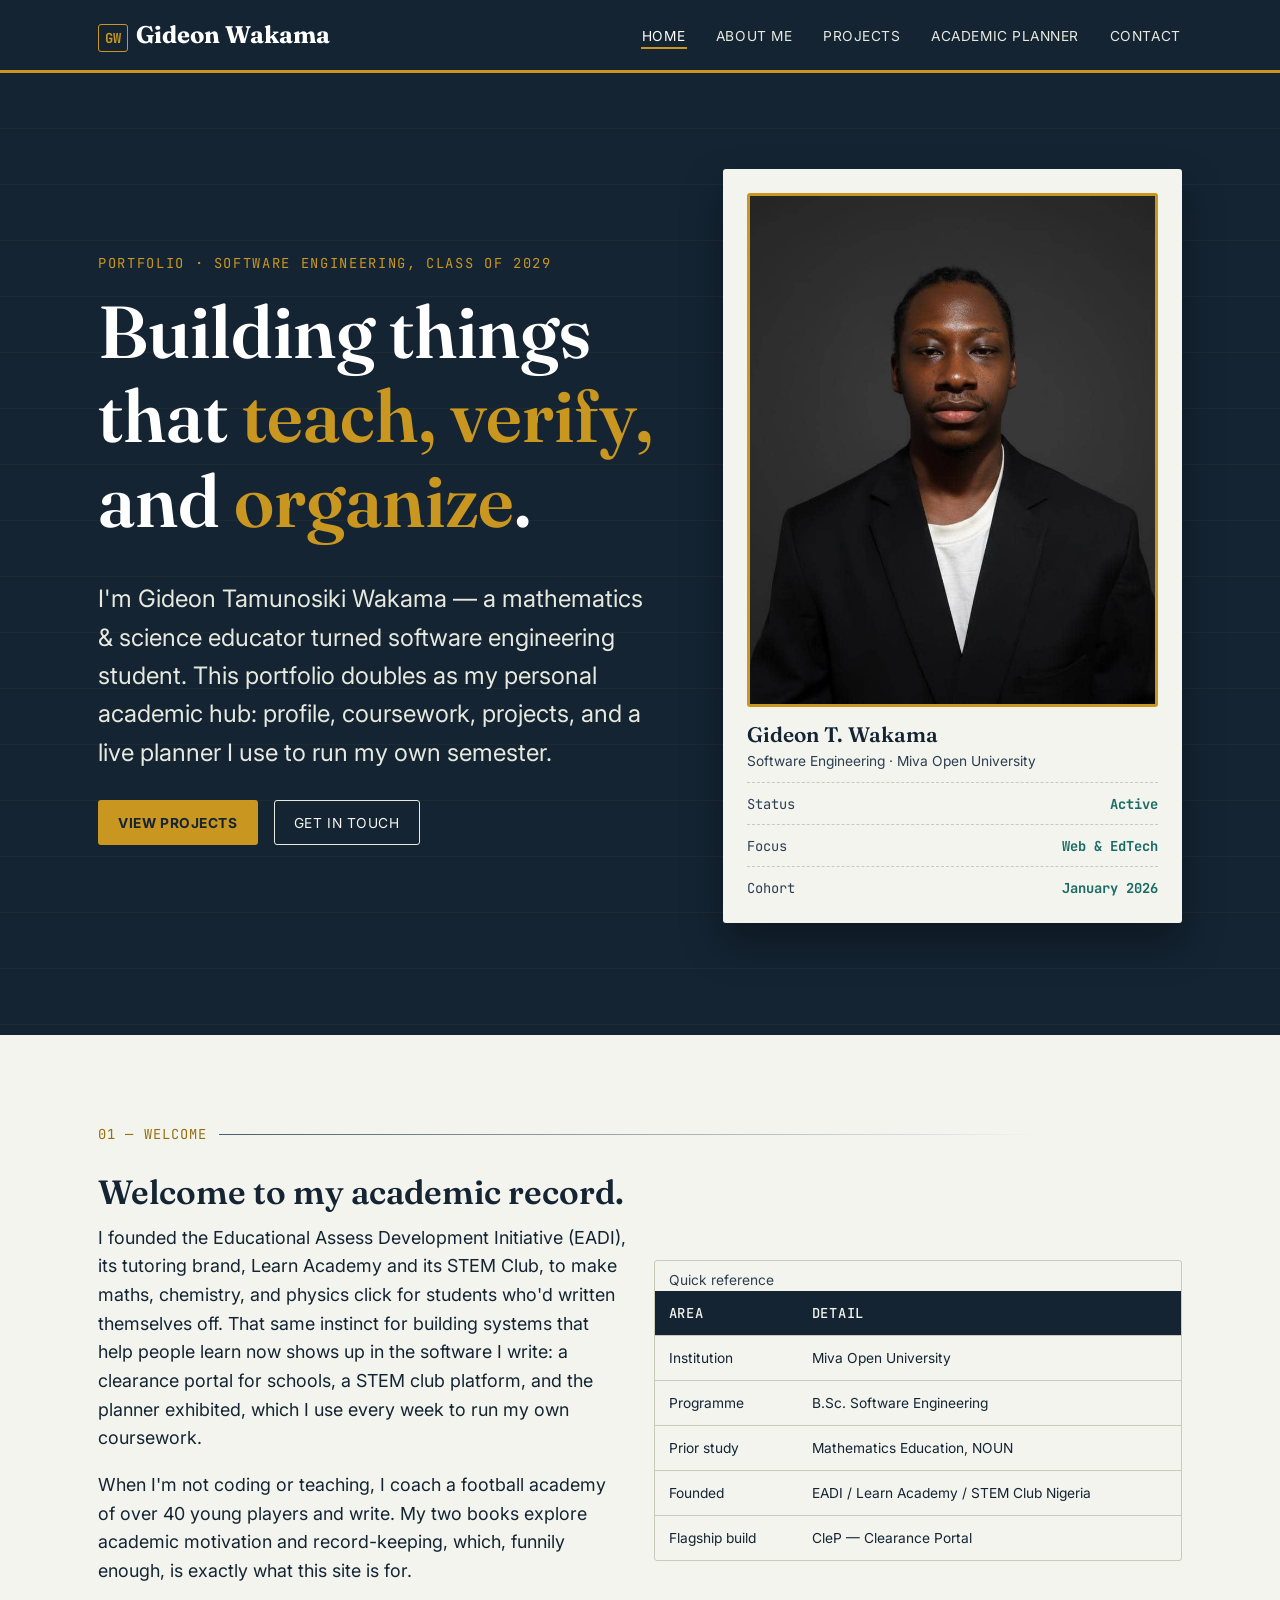
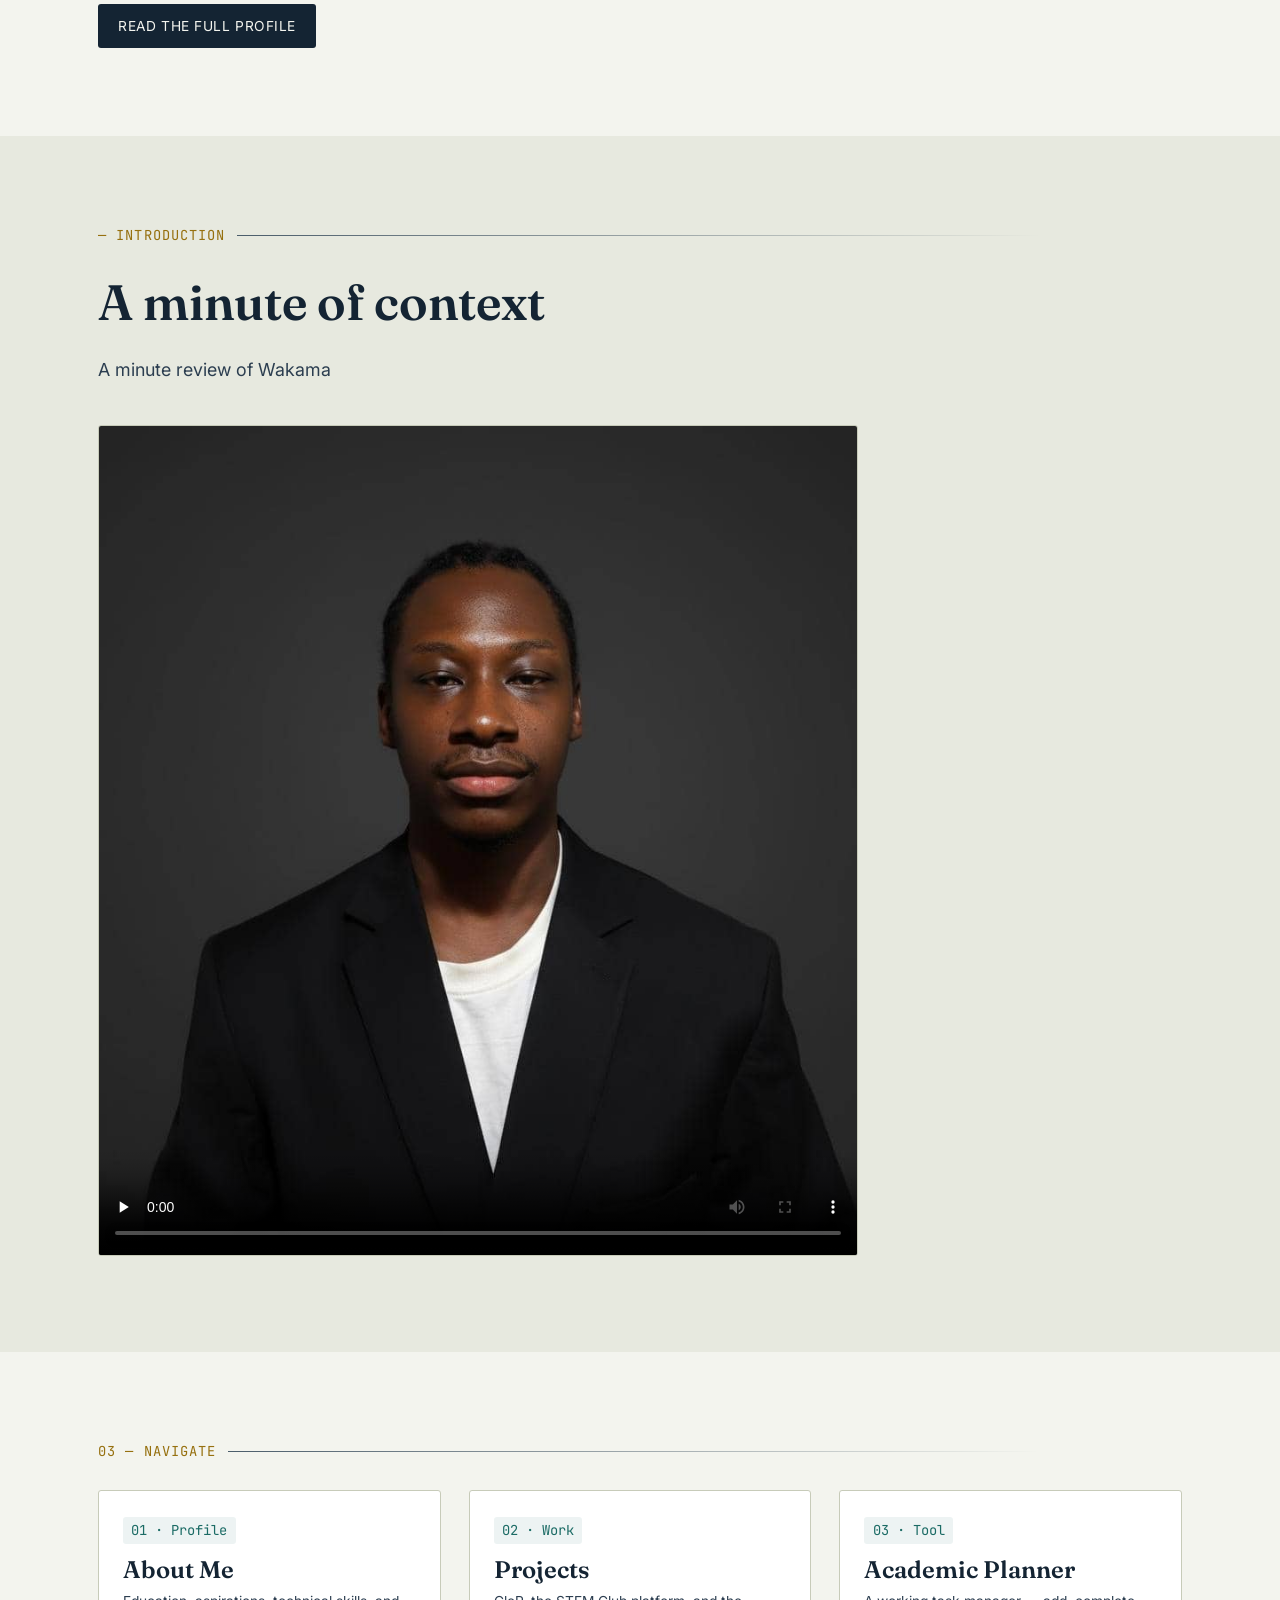
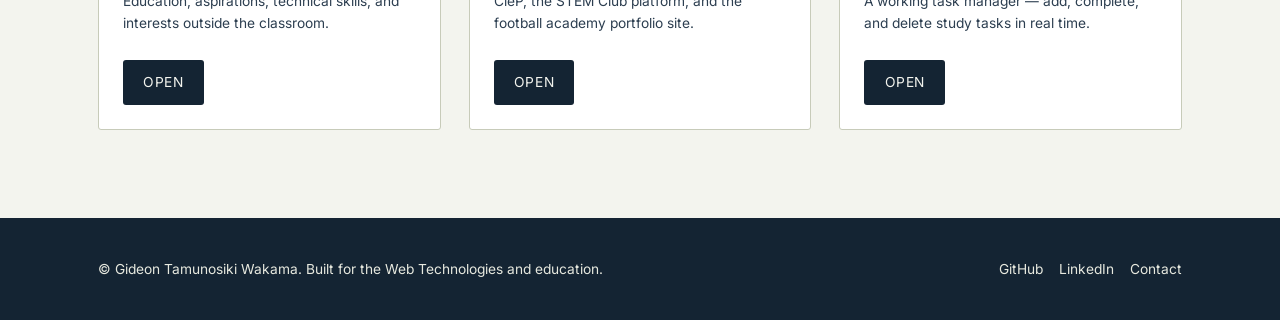
==== index.html @ c3e34c77 "Fix HTML encoding issues in index.html" ====
<!DOCTYPE html>
<html lang="en">
<head>
<meta charset="UTF-8">
<meta name="viewport" content="width=device-width, initial-scale=1.0">
<title>Gideon Wakama — Academic Portfolio</title>
<meta name="description" content="Personal academic portfolio and student management platform for Gideon Wakama, Software Engineering student.">
<link rel="preconnect" href="https://fonts.googleapis.com">
<link href="https://fonts.googleapis.com/css2?family=Fraunces:wght@400;600;700&family=Inter:wght@400;500;600;700&family=JetBrains+Mono:wght@400;500&display=swap" rel="stylesheet">
<link rel="stylesheet" href="style.css">
</head>
<body>

<header class="site-header">
  <nav class="nav container" aria-label="Primary">
    <a href="index.html" class="brand"><span class="brand-mark">GW</span> Gideon Wakama</a>
    <button class="nav-toggle" id="navToggle" aria-expanded="false" aria-controls="navMenu" aria-label="Toggle navigation menu">
      <span></span>
    </button>
    <ul class="nav-menu" id="navMenu">
      <li><a href="index.html" aria-current="page">Home</a></li>
      <li><a href="about.html">About Me</a></li>
      <li><a href="project.html">Projects</a></li>
      <li><a href="planner.html">Academic Planner</a></li>
      <li><a href="contact.html">Contact</a></li>
    </ul>
  </nav>
</header>

<main id="main">

  <!-- HERO -->
  <section class="hero">
    <div class="container hero-grid">
      <div>
        <span class="eyebrow">Portfolio · Software Engineering, Class of 2029</span>
        <h1>Building things that <em>teach, verify,</em> and <em>organize</em>.</h1>
        <p class="lede">I'm Gideon Tamunosiki Wakama — a mathematics &amp; science educator turned software
          engineering student. This portfolio doubles as my personal academic hub: profile, coursework,
          projects, and a live planner I use to run my own semester.</p>
        <div class="cta-row">
          <a href="project.html" class="btn btn-primary">View Projects</a>
          <a href="contact.html" class="btn btn-ghost">Get in Touch</a>
        </div>
      </div>

      <div class="id-card">
        <div class="portrait">
          <!-- Replace src with a real photograph, e.g. assets/profile.jpg -->
          <img src="3964.jpg" alt="Portrait of Gideon Wakama">
        </div>
        <h3 style="margin:0 0 0.2rem;">Gideon T. Wakama</h3>
        <p class="small" style="margin:0;">Software Engineering · Miva Open University</p>
        <div class="stat-row"><span>Status</span><span>Active</span></div>
        <div class="stat-row"><span>Focus</span><span>Web &amp; EdTech</span></div>
        <div class="stat-row"><span>Cohort</span><span>January 2026</span></div>
      </div>
    </div>
  </section>

  <!-- WELCOME / BIO -->
  <section class="section">
    <div class="container">
      <div class="ledger-rule"><span class="code"> 01 — WELCOME</span><span class="rule"></span></div>
      <div class="grid grid-2" style="align-items:center;">
        <div>
          <h2 style="font-size:var(--step-2); margin-bottom:0.75rem;">Welcome to my academic record.</h2>
          <p>I founded the Educational Assess Development Initiative (EADI), its tutoring brand,
            Learn Academy and its STEM Club, to make maths, chemistry, and physics click for students who'd 		    written
            themselves off. That same instinct for building systems that help people learn now shows
            up in the software I write: a clearance portal for schools, a STEM club platform, and the
            planner exhibited, which I use every week to run my own coursework.</p>
          <p>When I'm not coding or teaching, I coach a football academy of over 40 young players and
            write. My two books explore academic motivation and record-keeping, which, funnily enough,
            is exactly what this site is for.</p>
          <a href="about.html" class="btn btn-dark">Read the full profile</a>
        </div>
        <div>
          <div class="table-wrap">
            <table>
              <caption class="small" style="text-align:left; padding:0.6em 1em 0;">Quick reference</caption>
              <thead>
                <tr><th>Area</th><th>Detail</th></tr>
              </thead>
              <tbody>
                <tr><td>Institution</td><td>Miva Open University</td></tr>
                <tr><td>Programme</td><td>B.Sc. Software Engineering</td></tr>
                <tr><td>Prior study</td><td>Mathematics Education, NOUN</td></tr>
                <tr><td>Founded</td><td>EADI / Learn Academy / STEM Club Nigeria</td></tr>
                <tr><td>Flagship build</td><td>CleP — Clearance Portal</td></tr>
              </tbody>
            </table>
          </div>
        </div>
      </div>
    </div>
  </section>

  <!-- INTRO VIDEO / MULTIMEDIA -->
  <section class="section section-alt">
    <div class="container">
      <div class="ledger-rule"><span class="code"> — INTRODUCTION</span><span class="rule"></span></div>
      <div class="section-header">
        <h2>A minute of context</h2>
        <p>A minute review of Wakama</p>
      </div>
      <video controls preload="none" poster="3964.jpg" style="width:100%; max-width:760px; border-radius:var(--radius); border:1px solid var(--line);"
    source src="Gideon demo.mp4" type="video/mp4">
        Your browser does not support embedded video. <a href="Gideon demo.mp4">Download the clip</a> instead.
      </video>
    </div>
  </section>

  <!-- QUICK LINKS -->
  <section class="section">
    <div class="container">
      <div class="ledger-rule"><span class="code">03 — NAVIGATE</span><span class="rule"></span></div>
      <div class="grid grid-3">
        <div class="card">
          <span class="tag">01 · Profile</span>
          <h3>About Me</h3>
          <p class="small">Education, aspirations, technical skills, and interests outside the classroom.</p>
          <a href="about.html" class="btn btn-dark" style="margin-top:0.75rem;">Open</a>
        </div>
        <div class="card">
          <span class="tag">02 · Work</span>
          <h3>Projects</h3>
          <p class="small">CleP, the STEM Club platform, and the football academy portfolio site.</p>
          <a href="projects.html" class="btn btn-dark" style="margin-top:0.75rem;">Open</a>
        </div>
        <div class="card">
          <span class="tag">03 · Tool</span>
          <h3>Academic Planner</h3>
          <p class="small">A working task manager — add, complete, and delete study tasks in real time.</p>
          <a href="planner.html" class="btn btn-dark" style="margin-top:0.75rem;">Open</a>
        </div>
      </div>
    </div>
  </section>

</main>

<footer class="site-footer">
  <div class="container footer-inner">
    <p style="margin:0;">© <span id="year"></span> Gideon Tamunosiki Wakama. Built for the Web Technologies and education.</p>
    <div class="social-row">
      <a href="https://github.com/" target="_blank" rel="noopener">GitHub</a>
      <a href="https://linkedin.com/in/gideon-wakama-8a5682131" target="_blank" rel="noopener">LinkedIn</a>
      <a href="contact.html">Contact</a>
    </div>
  </div>
</footer>

<script src="home.js"></script>
</body>
</html>
---- style.css ----
/* ============================================================
   ACADEMIC PORTFOLIO — STYLESHEET
   Design language: "The Ledger" — inspired by transcripts,
   course codes and grade sheets, rebuilt for the web.
   ============================================================ */

:root {
  /* Color */
  --ink:        #142433;   /* primary dark - navy ink */
  --ink-soft:   #2C3E50;
  --paper:      #F3F4EE;   /* cool paper, not warm cream */
  --paper-dim:  #E7E9DF;
  --gold:       #C9971F;   /* honor-roll gold */
  --gold-dark:  #96700F;
  --teal:       #1B6B65;   /* secondary academic teal */
  --line:       #C7CBB9;
  --line-dark:  #4B5D6B;
  --danger:     #A6402C;
  --success:    #2C7A52;
  --white:      #FFFFFF;

  /* Type */
  --font-display: 'Fraunces', Georgia, 'Times New Roman', serif;
  --font-body:    'Inter', -apple-system, BlinkMacSystemFont, 'Segoe UI', sans-serif;
  --font-mono:    'JetBrains Mono', 'Courier New', monospace;

  /* Scale */
  --step--1: clamp(0.8rem, 0.78rem + 0.1vw, 0.875rem);
  --step-0:  clamp(1rem, 0.96rem + 0.2vw, 1.125rem);
  --step-1:  clamp(1.25rem, 1.15rem + 0.5vw, 1.5rem);
  --step-2:  clamp(1.6rem, 1.4rem + 1vw, 2.1rem);
  --step-3:  clamp(2.1rem, 1.7rem + 1.8vw, 3.1rem);
  --step-4:  clamp(2.8rem, 2.1rem + 3.2vw, 4.6rem);

  /* Layout */
  --maxw: 1180px;
  --radius: 3px;
  --gutter: clamp(1.25rem, 4vw, 3rem);
}

/* ---------- Reset ---------- */
*, *::before, *::after { box-sizing: border-box; }
html { scroll-behavior: smooth; }
body {
  margin: 0;
  background: var(--paper);
  color: var(--ink);
  font-family: var(--font-body);
  font-size: var(--step-0);
  line-height: 1.6;
  -webkit-font-smoothing: antialiased;
}
img { max-width: 100%; display: block; }
a { color: inherit; text-decoration: none; }
ul { margin: 0; padding: 0; list-style: none; }
h1, h2, h3, h4 { font-family: var(--font-display); font-weight: 600; line-height: 1.15; margin: 0 0 0.5em; }
p { margin: 0 0 1em; }
button, input, textarea { font-family: inherit; font-size: inherit; }

@media (prefers-reduced-motion: reduce) {
  *, *::before, *::after { animation-duration: 0.01ms !important; transition-duration: 0.01ms !important; scroll-behavior: auto !important; }
}

:focus-visible {
  outline: 2px solid var(--gold);
  outline-offset: 3px;
}

.container {
  max-width: var(--maxw);
  margin-inline: auto;
  padding-inline: var(--gutter);
}

/* ---------- Ledger rule — signature device ---------- */
/* A thin double rule used to mark section starts, like the ruled
   line under a transcript header. */
.ledger-rule {
  display: flex;
  align-items: center;
  gap: 0.75rem;
  margin: 0 0 1.75rem;
}
.ledger-rule .code {
  font-family: var(--font-mono);
  font-size: var(--step--1);
  letter-spacing: 0.08em;
  color: var(--gold-dark);
  white-space: nowrap;
}
.ledger-rule .rule {
  flex: 1;
  height: 1px;
  background: linear-gradient(to right, var(--line-dark), transparent 85%);
}

/* ---------- Header / Nav ---------- */
.site-header {
  position: sticky;
  top: 0;
  z-index: 50;
  background: var(--ink);
  color: var(--paper);
  border-bottom: 3px solid var(--gold);
}
.nav {
  display: flex;
  align-items: center;
  justify-content: space-between;
  padding-block: 1rem;
}
.brand {
  display: flex;
  align-items: baseline;
  gap: 0.5rem;
  font-family: var(--font-display);
  font-size: var(--step-1);
  font-weight: 700;
  color: var(--white);
}
.brand .brand-mark {
  font-family: var(--font-mono);
  font-size: var(--step--1);
  color: var(--gold);
  border: 1px solid var(--gold);
  padding: 0.15em 0.45em;
  border-radius: var(--radius);
}
.nav-toggle {
  display: none;
  background: none;
  border: 1px solid var(--paper-dim);
  color: var(--paper);
  width: 42px;
  height: 38px;
  border-radius: var(--radius);
  cursor: pointer;
  position: relative;
}
.nav-toggle span, .nav-toggle span::before, .nav-toggle span::after {
  content: '';
  display: block;
  width: 20px;
  height: 2px;
  background: var(--paper);
  position: absolute;
  left: 50%;
  top: 50%;
  transform: translate(-50%, -50%);
  transition: transform 0.25s ease, opacity 0.25s ease;
}
.nav-toggle span::before { transform: translateY(-6px); top: 50%; }
.nav-toggle span::after { transform: translateY(6px); top: 50%; }
.nav-toggle[aria-expanded="true"] span { background: transparent; }
.nav-toggle[aria-expanded="true"] span::before { transform: rotate(45deg); }
.nav-toggle[aria-expanded="true"] span::after { transform: rotate(-45deg); }

.nav-menu {
  display: flex;
  gap: 1.75rem;
  align-items: center;
}
.nav-menu a {
  font-size: var(--step--1);
  letter-spacing: 0.04em;
  text-transform: uppercase;
  color: var(--paper-dim);
  position: relative;
  padding: 0.4em 0.1em;
  transition: color 0.2s ease;
}
.nav-menu a::after {
  content: '';
  position: absolute;
  left: 0; right: 100%;
  bottom: 0;
  height: 2px;
  background: var(--gold);
  transition: right 0.25s ease;
}
.nav-menu a:hover, .nav-menu a:focus-visible, .nav-menu a[aria-current="page"] {
  color: var(--white);
}
.nav-menu a:hover::after, .nav-menu a:focus-visible::after, .nav-menu a[aria-current="page"]::after {
  right: 0;
}

@media (max-width: 780px) {
  .nav-toggle { display: block; }
  .nav-menu {
    position: absolute;
    top: 100%; left: 0; right: 0;
    flex-direction: column;
    align-items: flex-start;
    background: var(--ink);
    padding: 0.5rem var(--gutter) 1.5rem;
    gap: 0.25rem;
    transform-origin: top;
    transform: scaleY(0);
    opacity: 0;
    max-height: 0;
    overflow: hidden;
    transition: transform 0.25s ease, opacity 0.2s ease;
  }
  .nav-menu.open {
    transform: scaleY(1);
    opacity: 1;
    max-height: 400px;
    padding-top: 0.75rem;
  }
  .nav-menu a { width: 100%; padding: 0.6em 0; }
}

/* ---------- Hero ---------- */
.hero {
  background: var(--ink);
  color: var(--paper);
  padding-block: clamp(3rem, 8vw, 6rem) clamp(4rem, 10vw, 7rem);
  position: relative;
  overflow: hidden;
}
.hero::before {
  content: '';
  position: absolute;
  inset: 0;
  background-image: repeating-linear-gradient(to bottom, transparent 0 55px, rgba(201,151,31,0.06) 55px 56px);
  pointer-events: none;
}
.hero-grid {
  display: grid;
  grid-template-columns: 1.1fr 0.9fr;
  gap: clamp(2rem, 5vw, 4rem);
  align-items: center;
  position: relative;
}
@media (max-width: 860px) {
  .hero-grid { grid-template-columns: 1fr; }
}
.eyebrow {
  font-family: var(--font-mono);
  font-size: var(--step--1);
  color: var(--gold);
  letter-spacing: 0.12em;
  text-transform: uppercase;
  margin-bottom: 1rem;
  display: inline-block;
  opacity: 0;
  animation: rise 0.6s ease forwards;
}
.hero h1 {
  font-size: var(--step-4);
  color: var(--white);
  opacity: 0;
  animation: rise 0.7s ease 0.1s forwards;
}
.hero h1 em {
  font-style: normal;
  color: var(--gold);
}
.hero .lede {
  font-size: var(--step-1);
  color: var(--paper-dim);
  max-width: 46ch;
  opacity: 0;
  animation: rise 0.7s ease 0.2s forwards;
}
.hero .cta-row {
  display: flex;
  gap: 1rem;
  flex-wrap: wrap;
  margin-top: 1.75rem;
  opacity: 0;
  animation: rise 0.7s ease 0.3s forwards;
}
@keyframes rise {
  from { opacity: 0; transform: translateY(14px); }
  to   { opacity: 1; transform: translateY(0); }
}

.btn {
  display: inline-flex;
  align-items: center;
  gap: 0.5em;
  padding: 0.75em 1.4em;
  border-radius: var(--radius);
  font-size: var(--step--1);
  letter-spacing: 0.04em;
  text-transform: uppercase;
  border: 1px solid transparent;
  cursor: pointer;
  transition: transform 0.2s ease, background 0.2s ease, color 0.2s ease, border-color 0.2s ease;
}
.btn:hover { transform: translateY(-2px); }
.btn-primary { background: var(--gold); color: var(--ink); font-weight: 700; }
.btn-primary:hover { background: var(--white); }
.btn-ghost { border-color: var(--paper-dim); color: var(--paper); }
.btn-ghost:hover { border-color: var(--gold); color: var(--gold); }
.btn-dark { background: var(--ink); color: var(--paper); }
.btn-dark:hover { background: var(--teal); }
.btn-danger { background: transparent; border-color: var(--danger); color: var(--danger); }
.btn-danger:hover { background: var(--danger); color: var(--white); }

/* ---------- Portrait / transcript card ---------- */
.id-card {
  background: var(--paper);
  color: var(--ink);
  border-radius: var(--radius);
  padding: 1.5rem;
  box-shadow: 0 20px 40px rgba(0,0,0,0.35);
  opacity: 0;
  animation: rise 0.8s ease 0.35s forwards;
}
.id-card .portrait {
  aspect-ratio: 4/5;
  border-radius: var(--radius);
  overflow: hidden;
  border: 3px solid var(--gold);
  margin-bottom: 1rem;
}
.id-card .portrait img { width: 100%; height: 100%; object-fit: cover; }
.id-card .stat-row {
  display: flex;
  justify-content: space-between;
  font-family: var(--font-mono);
  font-size: var(--step--1);
  border-top: 1px dashed var(--line);
  padding-top: 0.6rem;
  margin-top: 0.6rem;
}
.id-card .stat-row span:first-child { color: var(--ink-soft); }
.id-card .stat-row span:last-child { font-weight: 700; color: var(--teal); }

/* ---------- Section ---------- */
.section {
  padding-block: clamp(3rem, 7vw, 5.5rem);
}
.section-alt { background: var(--paper-dim); }
.section-header {
  max-width: 62ch;
  margin-bottom: 2.5rem;
}
.section-header h2 { font-size: var(--step-3); }
.section-header p { color: var(--ink-soft); font-size: var(--step-0); }

/* ---------- Cards / Grid ---------- */
.grid {
  display: grid;
  gap: 1.75rem;
}
.grid-3 { grid-template-columns: repeat(3, 1fr); }
.grid-2 { grid-template-columns: repeat(2, 1fr); }
@media (max-width: 900px) { .grid-3 { grid-template-columns: repeat(2, 1fr); } }
@media (max-width: 620px) { .grid-3, .grid-2 { grid-template-columns: 1fr; } }

.card {
  background: var(--white);
  border: 1px solid var(--line);
  border-radius: var(--radius);
  padding: 1.5rem;
  transition: transform 0.25s ease, box-shadow 0.25s ease, border-color 0.25s ease;
}
.card:hover {
  transform: translateY(-5px);
  box-shadow: 0 16px 30px rgba(20,36,51,0.12);
  border-color: var(--gold);
}
.card .tag {
  font-family: var(--font-mono);
  font-size: var(--step--1);
  color: var(--teal);
  background: rgba(27,107,101,0.08);
  padding: 0.2em 0.6em;
  border-radius: var(--radius);
  display: inline-block;
  margin-bottom: 0.75rem;
}
.card h3 { font-size: var(--step-1); margin-bottom: 0.4rem; }
.card .skill-bar-track {
  height: 6px;
  background: var(--paper-dim);
  border-radius: 4px;
  overflow: hidden;
  margin-top: 0.6rem;
}
.card .skill-bar-fill {
  height: 100%;
  background: linear-gradient(to right, var(--teal), var(--gold));
  width: 0;
  transition: width 1.1s ease;
}

/* ---------- Project cards ---------- */
.project-card {
  background: var(--white);
  border: 1px solid var(--line);
  border-radius: var(--radius);
  overflow: hidden;
  display: flex;
  flex-direction: column;
  transition: transform 0.25s ease, box-shadow 0.25s ease;
}
.project-card:hover { transform: translateY(-6px); box-shadow: 0 20px 36px rgba(20,36,51,0.15); }
.project-thumb {
  aspect-ratio: 16/10;
  background: var(--ink);
  display: flex;
  align-items: center;
  justify-content: center;
  overflow: hidden;
}
.project-thumb svg { width: 100%; height: 100%; }
.project-body { padding: 1.4rem; display: flex; flex-direction: column; gap: 0.6rem; flex: 1; }
.project-body h3 { font-size: var(--step-1); }
.project-meta {
  display: flex;
  gap: 0.5rem;
  flex-wrap: wrap;
  font-family: var(--font-mono);
  font-size: var(--step--1);
  color: var(--ink-soft);
}
.project-meta span { border: 1px solid var(--line); padding: 0.15em 0.5em; border-radius: var(--radius); }
.project-links { margin-top: auto; display: flex; gap: 1rem; padding-top: 0.6rem; }
.project-links a { font-size: var(--step--1); font-weight: 700; color: var(--teal); border-bottom: 1px solid transparent; }
.project-links a:hover { border-color: var(--teal); }

/* ---------- Tables ---------- */
.table-wrap { overflow-x: auto; border: 1px solid var(--line); border-radius: var(--radius); }
table { width: 100%; border-collapse: collapse; min-width: 480px; }
th, td { text-align: left; padding: 0.8em 1em; font-size: var(--step--1); border-bottom: 1px solid var(--line); }
thead th {
  background: var(--ink);
  color: var(--paper);
  font-family: var(--font-mono);
  text-transform: uppercase;
  letter-spacing: 0.05em;
  font-weight: 500;
}
tbody tr:hover { background: var(--paper-dim); }
tbody tr:last-child td { border-bottom: none; }

/* ---------- Planner ---------- */
.planner-panel {
  background: var(--white);
  border: 1px solid var(--line);
  border-radius: var(--radius);
  padding: clamp(1.25rem, 3vw, 2rem);
}
.planner-form {
  display: grid;
  grid-template-columns: 1fr 1fr 1fr auto;
  gap: 0.75rem;
  margin-bottom: 1.5rem;
}
@media (max-width: 780px) { .planner-form { grid-template-columns: 1fr; } }

.field {
  display: flex;
  flex-direction: column;
  gap: 0.35rem;
}
.field label {
  font-family: var(--font-mono);
  font-size: var(--step--1);
  color: var(--ink-soft);
  text-transform: uppercase;
  letter-spacing: 0.04em;
}
input, textarea, select {
  border: 1px solid var(--line);
  border-radius: var(--radius);
  padding: 0.7em 0.85em;
  background: var(--paper);
  color: var(--ink);
  transition: border-color 0.2s ease, box-shadow 0.2s ease;
}
input:focus, textarea:focus, select:focus {
  border-color: var(--teal);
  box-shadow: 0 0 0 3px rgba(27,107,101,0.15);
  outline: none;
}
input.invalid, textarea.invalid { border-color: var(--danger); box-shadow: 0 0 0 3px rgba(166,64,44,0.12); }

.planner-toolbar {
  display: flex;
  justify-content: space-between;
  align-items: center;
  flex-wrap: wrap;
  gap: 0.75rem;
  margin-bottom: 1rem;
  border-bottom: 1px dashed var(--line);
  padding-bottom: 1rem;
}
.filter-group { display: flex; gap: 0.4rem; }
.filter-btn {
  font-family: var(--font-mono);
  font-size: var(--step--1);
  padding: 0.4em 0.9em;
  border: 1px solid var(--line);
  border-radius: 999px;
  background: transparent;
  cursor: pointer;
  transition: all 0.2s ease;
}
.filter-btn[aria-pressed="true"] { background: var(--ink); color: var(--paper); border-color: var(--ink); }
.task-count { font-family: var(--font-mono); font-size: var(--step--1); color: var(--ink-soft); }

.task-list { display: flex; flex-direction: column; gap: 0.6rem; }
.task-item {
  display: flex;
  align-items: flex-start;
  gap: 0.85rem;
  padding: 0.9em 1em;
  border: 1px solid var(--line);
  border-left: 4px solid var(--teal);
  border-radius: var(--radius);
  background: var(--paper);
  animation: rise 0.35s ease forwards;
}
.task-item[data-priority="high"] { border-left-color: var(--danger); }
.task-item[data-priority="medium"] { border-left-color: var(--gold-dark); }
.task-item[data-priority="low"] { border-left-color: var(--teal); }
.task-item.done { opacity: 0.55; }
.task-item.done .task-title { text-decoration: line-through; }
.task-check {
  width: 22px; height: 22px;
  border: 2px solid var(--ink-soft);
  border-radius: 4px;
  cursor: pointer;
  flex-shrink: 0;
  margin-top: 0.15em;
  display: grid;
  place-items: center;
  background: transparent;
  transition: background 0.2s ease, border-color 0.2s ease;
}
.task-item.done .task-check { background: var(--success); border-color: var(--success); }
.task-check::after {
  content: '';
  width: 10px; height: 6px;
  border-left: 2px solid var(--white);
  border-bottom: 2px solid var(--white);
  transform: rotate(-45deg) scale(0);
  transition: transform 0.15s ease;
}
.task-item.done .task-check::after { transform: rotate(-45deg) scale(1); }
.task-main { flex: 1; min-width: 0; }
.task-title { font-weight: 600; }
.task-meta { font-family: var(--font-mono); font-size: 0.78rem; color: var(--ink-soft); margin-top: 0.2rem; }
.task-delete {
  background: none; border: none; cursor: pointer;
  color: var(--danger); font-size: 1.1rem; line-height: 1;
  padding: 0.3em; border-radius: var(--radius);
  transition: background 0.2s ease;
}
.task-delete:hover { background: rgba(166,64,44,0.1); }
.empty-state {
  text-align: center;
  padding: 2.5rem 1rem;
  color: var(--ink-soft);
  font-family: var(--font-mono);
  font-size: var(--step--1);
  border: 1px dashed var(--line);
  border-radius: var(--radius);
}

/* ---------- Contact form ---------- */
.contact-grid {
  display: grid;
  grid-template-columns: 1fr 1fr;
  gap: 3rem;
}
@media (max-width: 860px) { .contact-grid { grid-template-columns: 1fr; } }
.contact-form { display: flex; flex-direction: column; gap: 1.1rem; }
.error-text {
  color: var(--danger);
  font-size: 0.8rem;
  font-family: var(--font-mono);
  min-height: 1.1em;
}
.form-status {
  padding: 0.9em 1em;
  border-radius: var(--radius);
  font-size: var(--step--1);
  display: none;
}
.form-status.show { display: block; }
.form-status.success { background: rgba(44,122,82,0.12); color: var(--success); border: 1px solid var(--success); }
.form-status.fail { background: rgba(166,64,44,0.12); color: var(--danger); border: 1px solid var(--danger); }

.info-list { display: flex; flex-direction: column; gap: 1.25rem; }
.info-list .item { display: flex; gap: 1rem; align-items: flex-start; }
.info-list .icon {
  width: 40px; height: 40px;
  border: 1px solid var(--line);
  border-radius: 50%;
  display: grid; place-items: center;
  font-family: var(--font-mono);
  color: var(--teal);
  flex-shrink: 0;
}

/* ---------- Footer ---------- */
.site-footer {
  background: var(--ink);
  color: var(--paper-dim);
  padding-block: 2.5rem;
  font-size: var(--step--1);
}
.footer-inner {
  display: flex;
  justify-content: space-between;
  align-items: center;
  flex-wrap: wrap;
  gap: 1rem;
}
.footer-inner a:hover { color: var(--gold); }
.social-row { display: flex; gap: 1rem; }

/* ---------- Utility ---------- */
.text-center { text-align: center; }
.mt-2 { margin-top: 2rem; }
.small { font-size: var(--step--1); color: var(--ink-soft); }
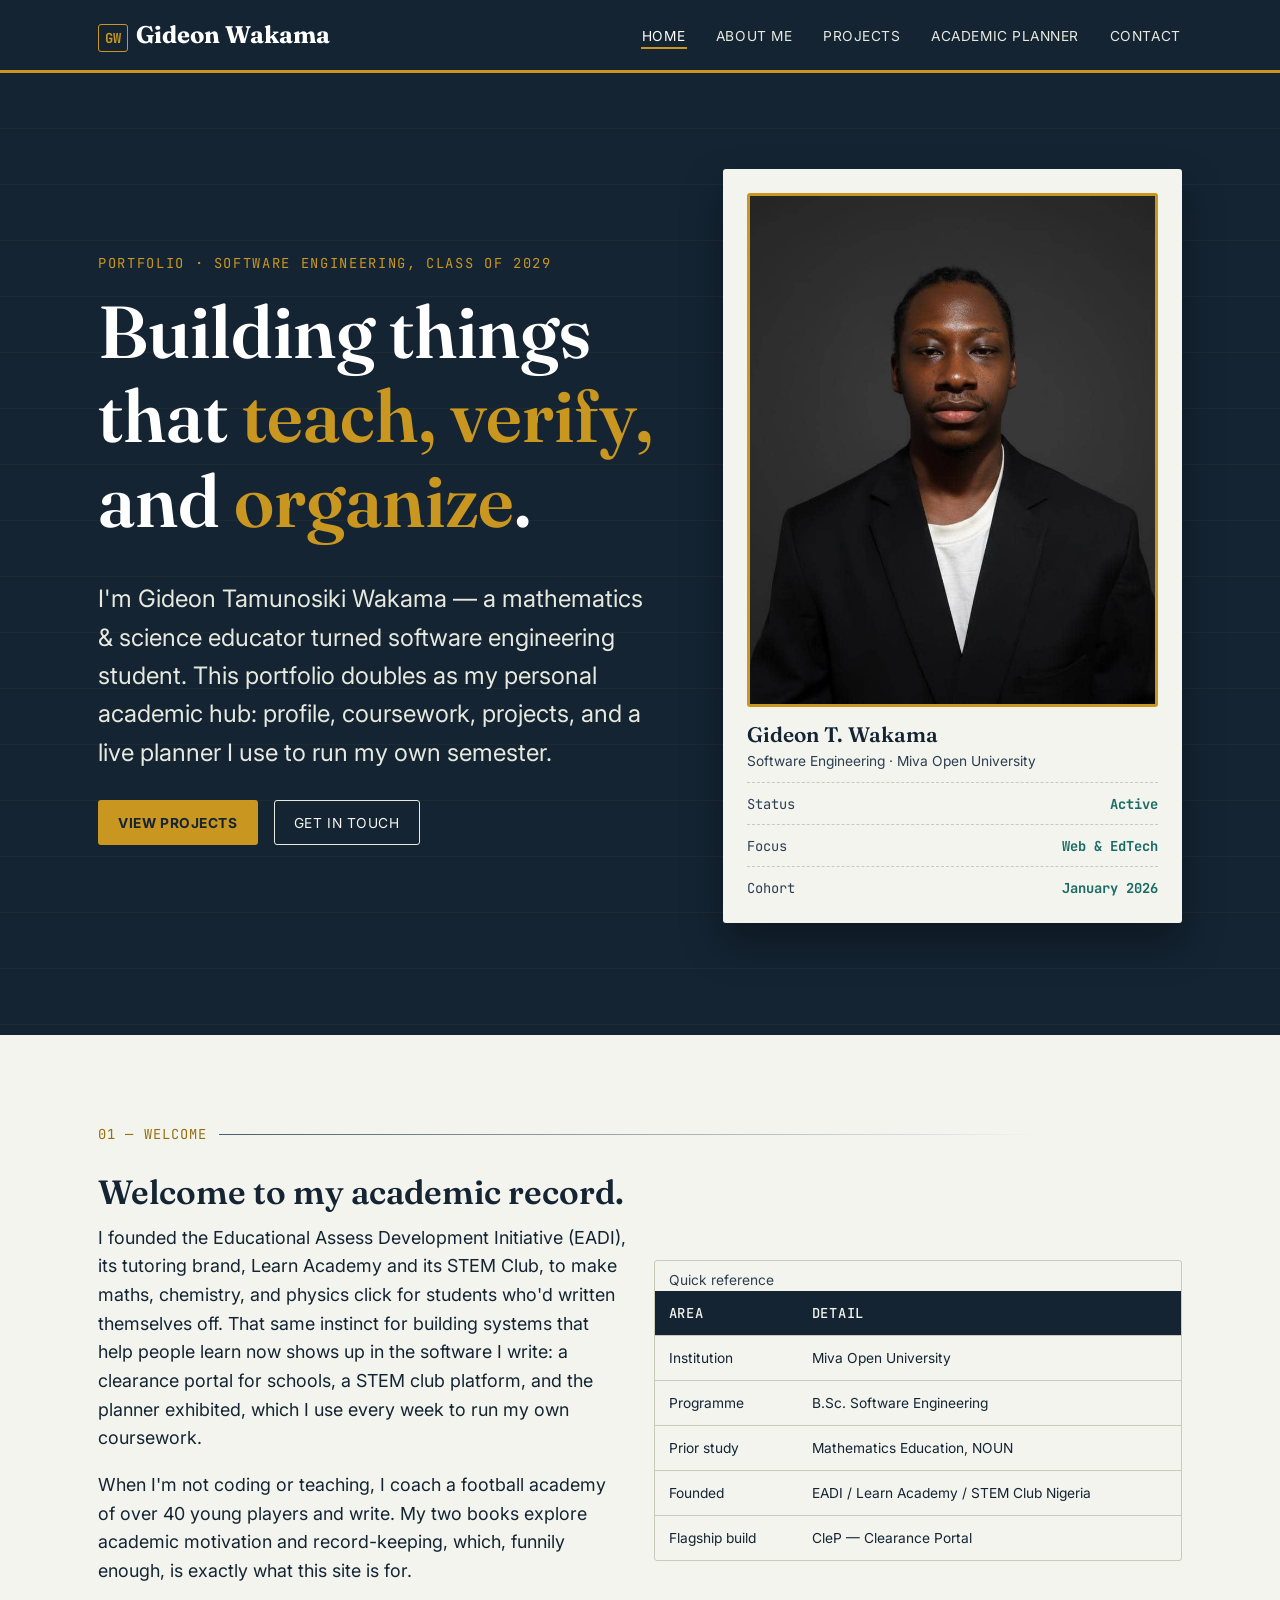
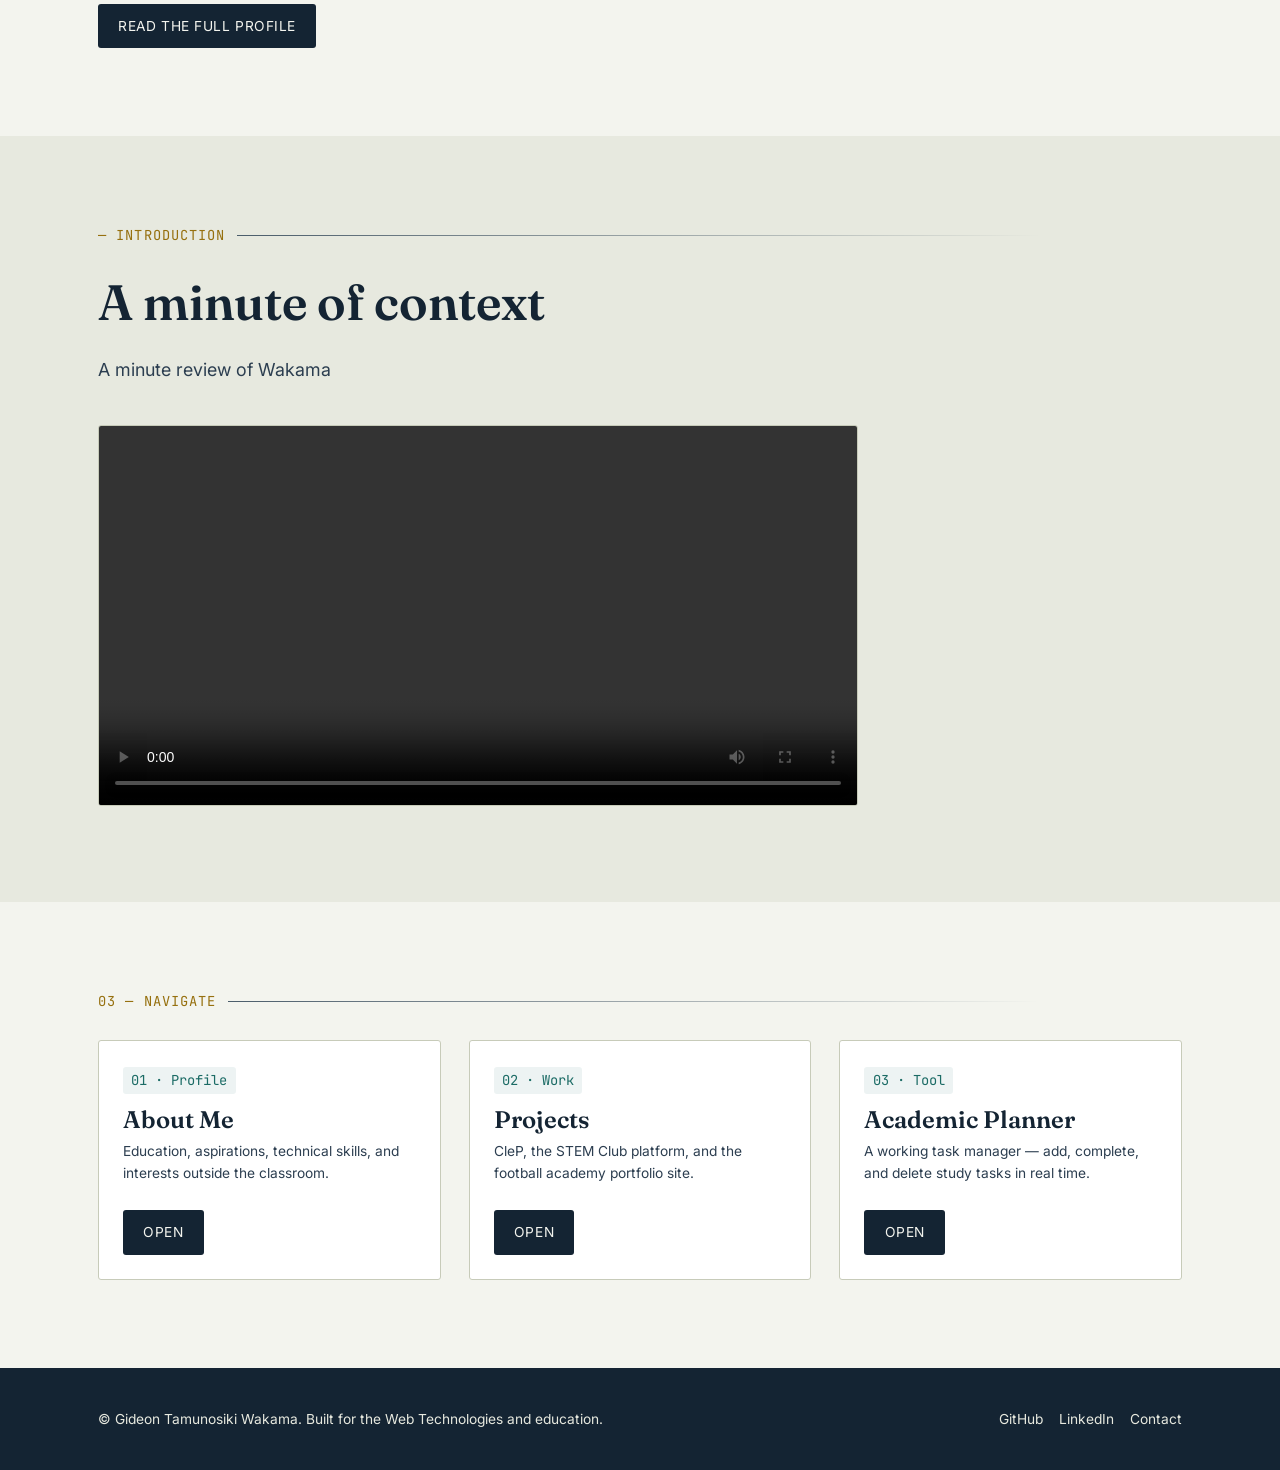
==== commit f73e4f34: "Fix HTML formatting and structure" ====
--- a/index.html
+++ b/index.html
@@ -104,7 +104,7 @@
         <h2>A minute of context</h2>
         <p>A minute review of Wakama</p>
       </div>
-      <video controls preload="none" poster="3964.jpg" style="width:100%; max-width:760px; border-radius:var(--radius); border:1px solid var(--line);"
+      <video controls preload="metadata" style="width:100%; max-width:760px; border-radius:var(--radius); border:1px solid var(--line);"
     source src="Gideon demo.mp4" type="video/mp4">
         Your browser does not support embedded video. <a href="Gideon demo.mp4">Download the clip</a> instead.
       </video>
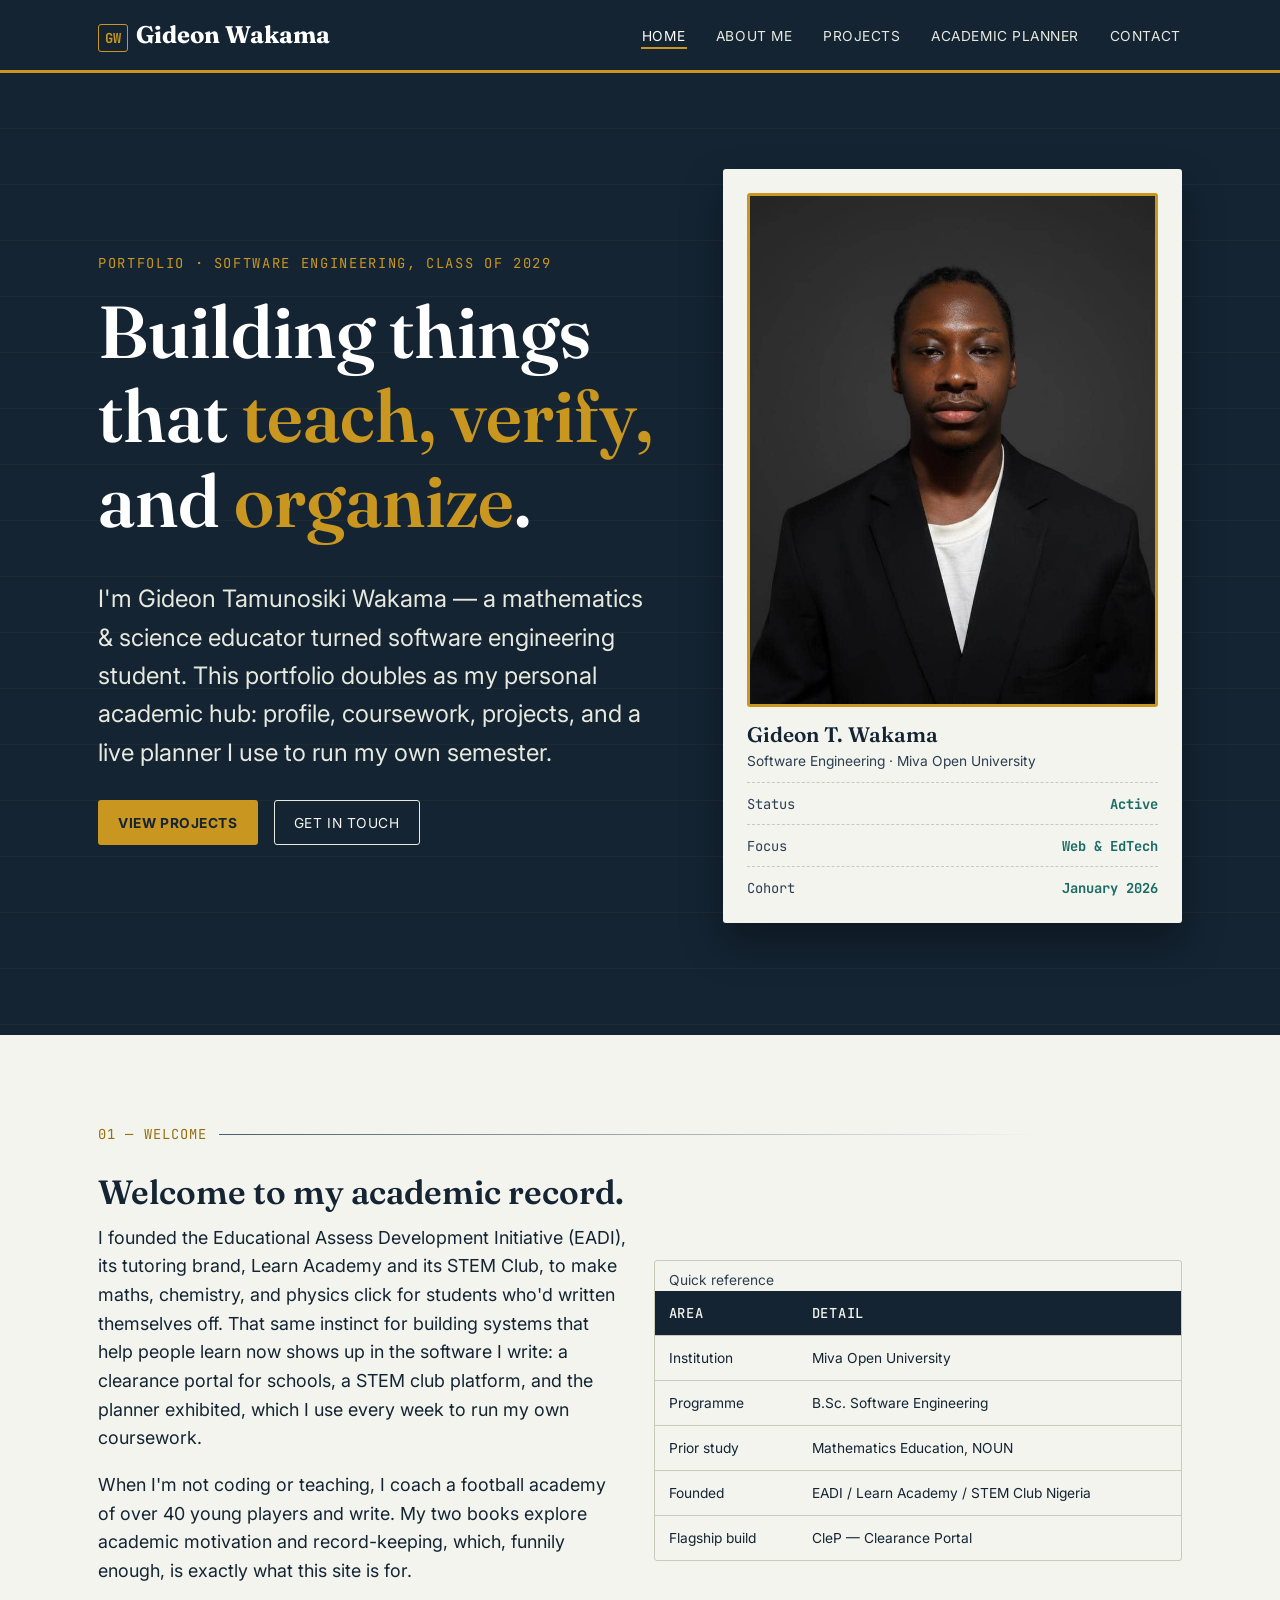
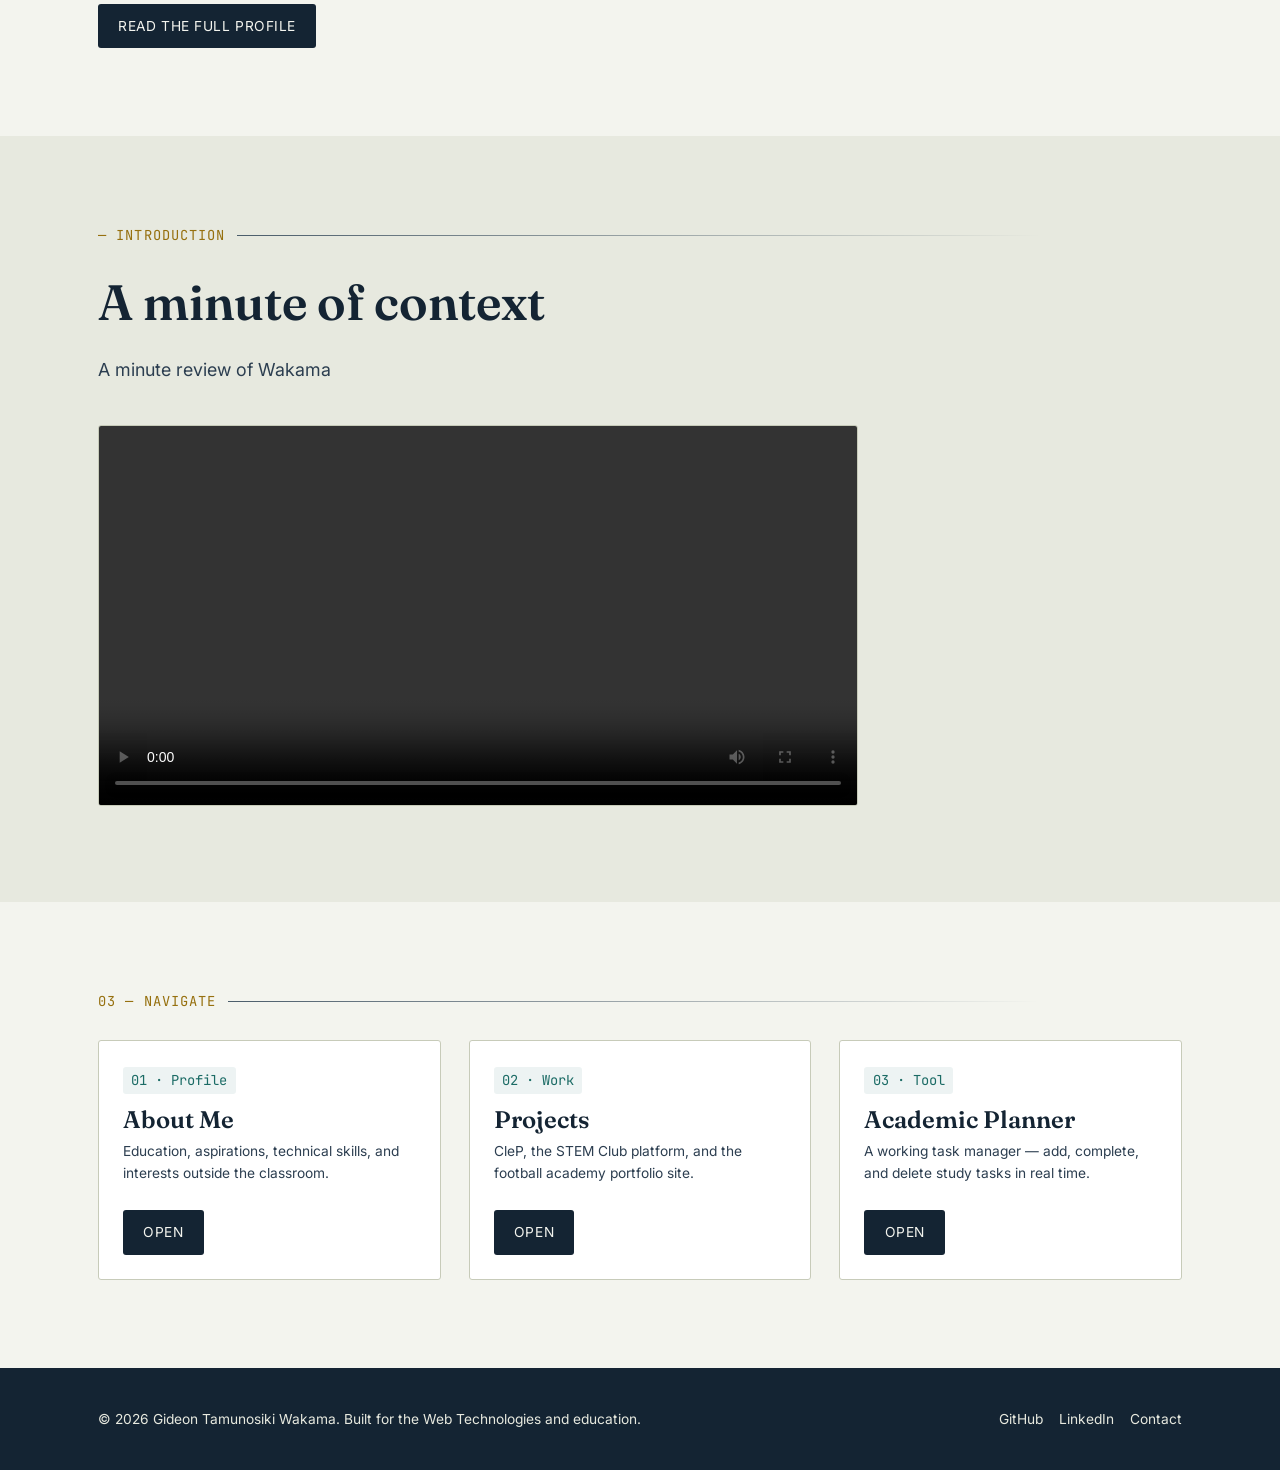
==== commit 99e51957: "Fix mobile overflow, broken Projects links, and nav script errors - Let grid children shrink so wide" ====
--- a/index.html
+++ b/index.html
@@ -1,156 +1,156 @@
-<!DOCTYPE html>
-<html lang="en">
-<head>
-<meta charset="UTF-8">
-<meta name="viewport" content="width=device-width, initial-scale=1.0">
-<title>Gideon Wakama — Academic Portfolio</title>
-<meta name="description" content="Personal academic portfolio and student management platform for Gideon Wakama, Software Engineering student.">
-<link rel="preconnect" href="https://fonts.googleapis.com">
-<link href="https://fonts.googleapis.com/css2?family=Fraunces:wght@400;600;700&family=Inter:wght@400;500;600;700&family=JetBrains+Mono:wght@400;500&display=swap" rel="stylesheet">
-<link rel="stylesheet" href="style.css">
-</head>
-<body>
-
-<header class="site-header">
-  <nav class="nav container" aria-label="Primary">
-    <a href="index.html" class="brand"><span class="brand-mark">GW</span> Gideon Wakama</a>
-    <button class="nav-toggle" id="navToggle" aria-expanded="false" aria-controls="navMenu" aria-label="Toggle navigation menu">
-      <span></span>
-    </button>
-    <ul class="nav-menu" id="navMenu">
-      <li><a href="index.html" aria-current="page">Home</a></li>
-      <li><a href="about.html">About Me</a></li>
-      <li><a href="project.html">Projects</a></li>
-      <li><a href="planner.html">Academic Planner</a></li>
-      <li><a href="contact.html">Contact</a></li>
-    </ul>
-  </nav>
-</header>
-
-<main id="main">
-
-  <!-- HERO -->
-  <section class="hero">
-    <div class="container hero-grid">
-      <div>
-        <span class="eyebrow">Portfolio · Software Engineering, Class of 2029</span>
-        <h1>Building things that <em>teach, verify,</em> and <em>organize</em>.</h1>
-        <p class="lede">I'm Gideon Tamunosiki Wakama — a mathematics &amp; science educator turned software
-          engineering student. This portfolio doubles as my personal academic hub: profile, coursework,
-          projects, and a live planner I use to run my own semester.</p>
-        <div class="cta-row">
-          <a href="project.html" class="btn btn-primary">View Projects</a>
-          <a href="contact.html" class="btn btn-ghost">Get in Touch</a>
-        </div>
-      </div>
-
-      <div class="id-card">
-        <div class="portrait">
-          <!-- Replace src with a real photograph, e.g. assets/profile.jpg -->
-          <img src="3964.jpg" alt="Portrait of Gideon Wakama">
-        </div>
-        <h3 style="margin:0 0 0.2rem;">Gideon T. Wakama</h3>
-        <p class="small" style="margin:0;">Software Engineering · Miva Open University</p>
-        <div class="stat-row"><span>Status</span><span>Active</span></div>
-        <div class="stat-row"><span>Focus</span><span>Web &amp; EdTech</span></div>
-        <div class="stat-row"><span>Cohort</span><span>January 2026</span></div>
-      </div>
-    </div>
-  </section>
-
-  <!-- WELCOME / BIO -->
-  <section class="section">
-    <div class="container">
-      <div class="ledger-rule"><span class="code"> 01 — WELCOME</span><span class="rule"></span></div>
-      <div class="grid grid-2" style="align-items:center;">
-        <div>
-          <h2 style="font-size:var(--step-2); margin-bottom:0.75rem;">Welcome to my academic record.</h2>
-          <p>I founded the Educational Assess Development Initiative (EADI), its tutoring brand,
-            Learn Academy and its STEM Club, to make maths, chemistry, and physics click for students who'd 		    written
-            themselves off. That same instinct for building systems that help people learn now shows
-            up in the software I write: a clearance portal for schools, a STEM club platform, and the
-            planner exhibited, which I use every week to run my own coursework.</p>
-          <p>When I'm not coding or teaching, I coach a football academy of over 40 young players and
-            write. My two books explore academic motivation and record-keeping, which, funnily enough,
-            is exactly what this site is for.</p>
-          <a href="about.html" class="btn btn-dark">Read the full profile</a>
-        </div>
-        <div>
-          <div class="table-wrap">
-            <table>
-              <caption class="small" style="text-align:left; padding:0.6em 1em 0;">Quick reference</caption>
-              <thead>
-                <tr><th>Area</th><th>Detail</th></tr>
-              </thead>
-              <tbody>
-                <tr><td>Institution</td><td>Miva Open University</td></tr>
-                <tr><td>Programme</td><td>B.Sc. Software Engineering</td></tr>
-                <tr><td>Prior study</td><td>Mathematics Education, NOUN</td></tr>
-                <tr><td>Founded</td><td>EADI / Learn Academy / STEM Club Nigeria</td></tr>
-                <tr><td>Flagship build</td><td>CleP — Clearance Portal</td></tr>
-              </tbody>
-            </table>
-          </div>
-        </div>
-      </div>
-    </div>
-  </section>
-
-  <!-- INTRO VIDEO / MULTIMEDIA -->
-  <section class="section section-alt">
-    <div class="container">
-      <div class="ledger-rule"><span class="code"> — INTRODUCTION</span><span class="rule"></span></div>
-      <div class="section-header">
-        <h2>A minute of context</h2>
-        <p>A minute review of Wakama</p>
-      </div>
-      <video controls preload="metadata" style="width:100%; max-width:760px; border-radius:var(--radius); border:1px solid var(--line);"
-    source src="Gideon demo.mp4" type="video/mp4">
-        Your browser does not support embedded video. <a href="Gideon demo.mp4">Download the clip</a> instead.
-      </video>
-    </div>
-  </section>
-
-  <!-- QUICK LINKS -->
-  <section class="section">
-    <div class="container">
-      <div class="ledger-rule"><span class="code">03 — NAVIGATE</span><span class="rule"></span></div>
-      <div class="grid grid-3">
-        <div class="card">
-          <span class="tag">01 · Profile</span>
-          <h3>About Me</h3>
-          <p class="small">Education, aspirations, technical skills, and interests outside the classroom.</p>
-          <a href="about.html" class="btn btn-dark" style="margin-top:0.75rem;">Open</a>
-        </div>
-        <div class="card">
-          <span class="tag">02 · Work</span>
-          <h3>Projects</h3>
-          <p class="small">CleP, the STEM Club platform, and the football academy portfolio site.</p>
-          <a href="projects.html" class="btn btn-dark" style="margin-top:0.75rem;">Open</a>
-        </div>
-        <div class="card">
-          <span class="tag">03 · Tool</span>
-          <h3>Academic Planner</h3>
-          <p class="small">A working task manager — add, complete, and delete study tasks in real time.</p>
-          <a href="planner.html" class="btn btn-dark" style="margin-top:0.75rem;">Open</a>
-        </div>
-      </div>
-    </div>
-  </section>
-
-</main>
-
-<footer class="site-footer">
-  <div class="container footer-inner">
-    <p style="margin:0;">© <span id="year"></span> Gideon Tamunosiki Wakama. Built for the Web Technologies and education.</p>
-    <div class="social-row">
-      <a href="https://github.com/" target="_blank" rel="noopener">GitHub</a>
-      <a href="https://linkedin.com/in/gideon-wakama-8a5682131" target="_blank" rel="noopener">LinkedIn</a>
-      <a href="contact.html">Contact</a>
-    </div>
-  </div>
-</footer>
-
-<script src="home.js"></script>
-</body>
-</html>
+<!DOCTYPE html>
+<html lang="en">
+<head>
+<meta charset="UTF-8">
+<meta name="viewport" content="width=device-width, initial-scale=1.0">
+<title>Gideon Wakama — Academic Portfolio</title>
+<meta name="description" content="Personal academic portfolio and student management platform for Gideon Wakama, Software Engineering student.">
+<link rel="preconnect" href="https://fonts.googleapis.com">
+<link href="https://fonts.googleapis.com/css2?family=Fraunces:wght@400;600;700&family=Inter:wght@400;500;600;700&family=JetBrains+Mono:wght@400;500&display=swap" rel="stylesheet">
+<link rel="stylesheet" href="style.css">
+</head>
+<body>
+
+<header class="site-header">
+  <nav class="nav container" aria-label="Primary">
+    <a href="index.html" class="brand"><span class="brand-mark">GW</span> Gideon Wakama</a>
+    <button class="nav-toggle" id="navToggle" aria-expanded="false" aria-controls="navMenu" aria-label="Toggle navigation menu">
+      <span></span>
+    </button>
+    <ul class="nav-menu" id="navMenu">
+      <li><a href="index.html" aria-current="page">Home</a></li>
+      <li><a href="about.html">About Me</a></li>
+      <li><a href="project.html">Projects</a></li>
+      <li><a href="planner.html">Academic Planner</a></li>
+      <li><a href="contact.html">Contact</a></li>
+    </ul>
+  </nav>
+</header>
+
+<main id="main">
+
+  <!-- HERO -->
+  <section class="hero">
+    <div class="container hero-grid">
+      <div>
+        <span class="eyebrow">Portfolio · Software Engineering, Class of 2029</span>
+        <h1>Building things that <em>teach, verify,</em> and <em>organize</em>.</h1>
+        <p class="lede">I'm Gideon Tamunosiki Wakama — a mathematics &amp; science educator turned software
+          engineering student. This portfolio doubles as my personal academic hub: profile, coursework,
+          projects, and a live planner I use to run my own semester.</p>
+        <div class="cta-row">
+          <a href="project.html" class="btn btn-primary">View Projects</a>
+          <a href="contact.html" class="btn btn-ghost">Get in Touch</a>
+        </div>
+      </div>
+
+      <div class="id-card">
+        <div class="portrait">
+          <!-- Replace src with a real photograph, e.g. assets/profile.jpg -->
+          <img src="3964.jpg" alt="Portrait of Gideon Wakama">
+        </div>
+        <h3 style="margin:0 0 0.2rem;">Gideon T. Wakama</h3>
+        <p class="small" style="margin:0;">Software Engineering · Miva Open University</p>
+        <div class="stat-row"><span>Status</span><span>Active</span></div>
+        <div class="stat-row"><span>Focus</span><span>Web &amp; EdTech</span></div>
+        <div class="stat-row"><span>Cohort</span><span>January 2026</span></div>
+      </div>
+    </div>
+  </section>
+
+  <!-- WELCOME / BIO -->
+  <section class="section">
+    <div class="container">
+      <div class="ledger-rule"><span class="code"> 01 — WELCOME</span><span class="rule"></span></div>
+      <div class="grid grid-2" style="align-items:center;">
+        <div>
+          <h2 style="font-size:var(--step-2); margin-bottom:0.75rem;">Welcome to my academic record.</h2>
+          <p>I founded the Educational Assess Development Initiative (EADI), its tutoring brand,
+            Learn Academy and its STEM Club, to make maths, chemistry, and physics click for students who'd 		    written
+            themselves off. That same instinct for building systems that help people learn now shows
+            up in the software I write: a clearance portal for schools, a STEM club platform, and the
+            planner exhibited, which I use every week to run my own coursework.</p>
+          <p>When I'm not coding or teaching, I coach a football academy of over 40 young players and
+            write. My two books explore academic motivation and record-keeping, which, funnily enough,
+            is exactly what this site is for.</p>
+          <a href="about.html" class="btn btn-dark">Read the full profile</a>
+        </div>
+        <div>
+          <div class="table-wrap">
+            <table>
+              <caption class="small" style="text-align:left; padding:0.6em 1em 0;">Quick reference</caption>
+              <thead>
+                <tr><th>Area</th><th>Detail</th></tr>
+              </thead>
+              <tbody>
+                <tr><td>Institution</td><td>Miva Open University</td></tr>
+                <tr><td>Programme</td><td>B.Sc. Software Engineering</td></tr>
+                <tr><td>Prior study</td><td>Mathematics Education, NOUN</td></tr>
+                <tr><td>Founded</td><td>EADI / Learn Academy / STEM Club Nigeria</td></tr>
+                <tr><td>Flagship build</td><td>CleP — Clearance Portal</td></tr>
+              </tbody>
+            </table>
+          </div>
+        </div>
+      </div>
+    </div>
+  </section>
+
+  <!-- INTRO VIDEO / MULTIMEDIA -->
+  <section class="section section-alt">
+    <div class="container">
+      <div class="ledger-rule"><span class="code"> — INTRODUCTION</span><span class="rule"></span></div>
+      <div class="section-header">
+        <h2>A minute of context</h2>
+        <p>A minute review of Wakama</p>
+      </div>
+      <video controls preload="metadata" style="width:100%; max-width:760px; border-radius:var(--radius); border:1px solid var(--line);">
+        <source src="Gideon%20demo.mp4" type="video/mp4">
+        Your browser does not support embedded video. <a href="Gideon%20demo.mp4">Download the clip</a> instead.
+      </video>
+    </div>
+  </section>
+
+  <!-- QUICK LINKS -->
+  <section class="section">
+    <div class="container">
+      <div class="ledger-rule"><span class="code">03 — NAVIGATE</span><span class="rule"></span></div>
+      <div class="grid grid-3">
+        <div class="card">
+          <span class="tag">01 · Profile</span>
+          <h3>About Me</h3>
+          <p class="small">Education, aspirations, technical skills, and interests outside the classroom.</p>
+          <a href="about.html" class="btn btn-dark" style="margin-top:0.75rem;">Open</a>
+        </div>
+        <div class="card">
+          <span class="tag">02 · Work</span>
+          <h3>Projects</h3>
+          <p class="small">CleP, the STEM Club platform, and the football academy portfolio site.</p>
+          <a href="project.html" class="btn btn-dark" style="margin-top:0.75rem;">Open</a>
+        </div>
+        <div class="card">
+          <span class="tag">03 · Tool</span>
+          <h3>Academic Planner</h3>
+          <p class="small">A working task manager — add, complete, and delete study tasks in real time.</p>
+          <a href="planner.html" class="btn btn-dark" style="margin-top:0.75rem;">Open</a>
+        </div>
+      </div>
+    </div>
+  </section>
+
+</main>
+
+<footer class="site-footer">
+  <div class="container footer-inner">
+    <p style="margin:0;">© <span id="year"></span> Gideon Tamunosiki Wakama. Built for the Web Technologies and education.</p>
+    <div class="social-row">
+      <a href="https://github.com/" target="_blank" rel="noopener">GitHub</a>
+      <a href="https://linkedin.com/in/gideon-wakama-8a5682131" target="_blank" rel="noopener">LinkedIn</a>
+      <a href="contact.html">Contact</a>
+    </div>
+  </div>
+</footer>
+
+<script src="home.js"></script>
+</body>
+</html>
--- a/style.css
+++ b/style.css
@@ -1,623 +1,629 @@
-/* ============================================================
-   ACADEMIC PORTFOLIO — STYLESHEET
-   Design language: "The Ledger" — inspired by transcripts,
-   course codes and grade sheets, rebuilt for the web.
-   ============================================================ */
-
-:root {
-  /* Color */
-  --ink:        #142433;   /* primary dark - navy ink */
-  --ink-soft:   #2C3E50;
-  --paper:      #F3F4EE;   /* cool paper, not warm cream */
-  --paper-dim:  #E7E9DF;
-  --gold:       #C9971F;   /* honor-roll gold */
-  --gold-dark:  #96700F;
-  --teal:       #1B6B65;   /* secondary academic teal */
-  --line:       #C7CBB9;
-  --line-dark:  #4B5D6B;
-  --danger:     #A6402C;
-  --success:    #2C7A52;
-  --white:      #FFFFFF;
-
-  /* Type */
-  --font-display: 'Fraunces', Georgia, 'Times New Roman', serif;
-  --font-body:    'Inter', -apple-system, BlinkMacSystemFont, 'Segoe UI', sans-serif;
-  --font-mono:    'JetBrains Mono', 'Courier New', monospace;
-
-  /* Scale */
-  --step--1: clamp(0.8rem, 0.78rem + 0.1vw, 0.875rem);
-  --step-0:  clamp(1rem, 0.96rem + 0.2vw, 1.125rem);
-  --step-1:  clamp(1.25rem, 1.15rem + 0.5vw, 1.5rem);
-  --step-2:  clamp(1.6rem, 1.4rem + 1vw, 2.1rem);
-  --step-3:  clamp(2.1rem, 1.7rem + 1.8vw, 3.1rem);
-  --step-4:  clamp(2.8rem, 2.1rem + 3.2vw, 4.6rem);
-
-  /* Layout */
-  --maxw: 1180px;
-  --radius: 3px;
-  --gutter: clamp(1.25rem, 4vw, 3rem);
-}
-
-/* ---------- Reset ---------- */
-*, *::before, *::after { box-sizing: border-box; }
-html { scroll-behavior: smooth; }
-body {
-  margin: 0;
-  background: var(--paper);
-  color: var(--ink);
-  font-family: var(--font-body);
-  font-size: var(--step-0);
-  line-height: 1.6;
-  -webkit-font-smoothing: antialiased;
-}
-img { max-width: 100%; display: block; }
-a { color: inherit; text-decoration: none; }
-ul { margin: 0; padding: 0; list-style: none; }
-h1, h2, h3, h4 { font-family: var(--font-display); font-weight: 600; line-height: 1.15; margin: 0 0 0.5em; }
-p { margin: 0 0 1em; }
-button, input, textarea { font-family: inherit; font-size: inherit; }
-
-@media (prefers-reduced-motion: reduce) {
-  *, *::before, *::after { animation-duration: 0.01ms !important; transition-duration: 0.01ms !important; scroll-behavior: auto !important; }
-}
-
-:focus-visible {
-  outline: 2px solid var(--gold);
-  outline-offset: 3px;
-}
-
-.container {
-  max-width: var(--maxw);
-  margin-inline: auto;
-  padding-inline: var(--gutter);
-}
-
-/* ---------- Ledger rule — signature device ---------- */
-/* A thin double rule used to mark section starts, like the ruled
-   line under a transcript header. */
-.ledger-rule {
-  display: flex;
-  align-items: center;
-  gap: 0.75rem;
-  margin: 0 0 1.75rem;
-}
-.ledger-rule .code {
-  font-family: var(--font-mono);
-  font-size: var(--step--1);
-  letter-spacing: 0.08em;
-  color: var(--gold-dark);
-  white-space: nowrap;
-}
-.ledger-rule .rule {
-  flex: 1;
-  height: 1px;
-  background: linear-gradient(to right, var(--line-dark), transparent 85%);
-}
-
-/* ---------- Header / Nav ---------- */
-.site-header {
-  position: sticky;
-  top: 0;
-  z-index: 50;
-  background: var(--ink);
-  color: var(--paper);
-  border-bottom: 3px solid var(--gold);
-}
-.nav {
-  display: flex;
-  align-items: center;
-  justify-content: space-between;
-  padding-block: 1rem;
-}
-.brand {
-  display: flex;
-  align-items: baseline;
-  gap: 0.5rem;
-  font-family: var(--font-display);
-  font-size: var(--step-1);
-  font-weight: 700;
-  color: var(--white);
-}
-.brand .brand-mark {
-  font-family: var(--font-mono);
-  font-size: var(--step--1);
-  color: var(--gold);
-  border: 1px solid var(--gold);
-  padding: 0.15em 0.45em;
-  border-radius: var(--radius);
-}
-.nav-toggle {
-  display: none;
-  background: none;
-  border: 1px solid var(--paper-dim);
-  color: var(--paper);
-  width: 42px;
-  height: 38px;
-  border-radius: var(--radius);
-  cursor: pointer;
-  position: relative;
-}
-.nav-toggle span, .nav-toggle span::before, .nav-toggle span::after {
-  content: '';
-  display: block;
-  width: 20px;
-  height: 2px;
-  background: var(--paper);
-  position: absolute;
-  left: 50%;
-  top: 50%;
-  transform: translate(-50%, -50%);
-  transition: transform 0.25s ease, opacity 0.25s ease;
-}
-.nav-toggle span::before { transform: translateY(-6px); top: 50%; }
-.nav-toggle span::after { transform: translateY(6px); top: 50%; }
-.nav-toggle[aria-expanded="true"] span { background: transparent; }
-.nav-toggle[aria-expanded="true"] span::before { transform: rotate(45deg); }
-.nav-toggle[aria-expanded="true"] span::after { transform: rotate(-45deg); }
-
-.nav-menu {
-  display: flex;
-  gap: 1.75rem;
-  align-items: center;
-}
-.nav-menu a {
-  font-size: var(--step--1);
-  letter-spacing: 0.04em;
-  text-transform: uppercase;
-  color: var(--paper-dim);
-  position: relative;
-  padding: 0.4em 0.1em;
-  transition: color 0.2s ease;
-}
-.nav-menu a::after {
-  content: '';
-  position: absolute;
-  left: 0; right: 100%;
-  bottom: 0;
-  height: 2px;
-  background: var(--gold);
-  transition: right 0.25s ease;
-}
-.nav-menu a:hover, .nav-menu a:focus-visible, .nav-menu a[aria-current="page"] {
-  color: var(--white);
-}
-.nav-menu a:hover::after, .nav-menu a:focus-visible::after, .nav-menu a[aria-current="page"]::after {
-  right: 0;
-}
-
-@media (max-width: 780px) {
-  .nav-toggle { display: block; }
-  .nav-menu {
-    position: absolute;
-    top: 100%; left: 0; right: 0;
-    flex-direction: column;
-    align-items: flex-start;
-    background: var(--ink);
-    padding: 0.5rem var(--gutter) 1.5rem;
-    gap: 0.25rem;
-    transform-origin: top;
-    transform: scaleY(0);
-    opacity: 0;
-    max-height: 0;
-    overflow: hidden;
-    transition: transform 0.25s ease, opacity 0.2s ease;
-  }
-  .nav-menu.open {
-    transform: scaleY(1);
-    opacity: 1;
-    max-height: 400px;
-    padding-top: 0.75rem;
-  }
-  .nav-menu a { width: 100%; padding: 0.6em 0; }
-}
-
-/* ---------- Hero ---------- */
-.hero {
-  background: var(--ink);
-  color: var(--paper);
-  padding-block: clamp(3rem, 8vw, 6rem) clamp(4rem, 10vw, 7rem);
-  position: relative;
-  overflow: hidden;
-}
-.hero::before {
-  content: '';
-  position: absolute;
-  inset: 0;
-  background-image: repeating-linear-gradient(to bottom, transparent 0 55px, rgba(201,151,31,0.06) 55px 56px);
-  pointer-events: none;
-}
-.hero-grid {
-  display: grid;
-  grid-template-columns: 1.1fr 0.9fr;
-  gap: clamp(2rem, 5vw, 4rem);
-  align-items: center;
-  position: relative;
-}
-@media (max-width: 860px) {
-  .hero-grid { grid-template-columns: 1fr; }
-}
-.eyebrow {
-  font-family: var(--font-mono);
-  font-size: var(--step--1);
-  color: var(--gold);
-  letter-spacing: 0.12em;
-  text-transform: uppercase;
-  margin-bottom: 1rem;
-  display: inline-block;
-  opacity: 0;
-  animation: rise 0.6s ease forwards;
-}
-.hero h1 {
-  font-size: var(--step-4);
-  color: var(--white);
-  opacity: 0;
-  animation: rise 0.7s ease 0.1s forwards;
-}
-.hero h1 em {
-  font-style: normal;
-  color: var(--gold);
-}
-.hero .lede {
-  font-size: var(--step-1);
-  color: var(--paper-dim);
-  max-width: 46ch;
-  opacity: 0;
-  animation: rise 0.7s ease 0.2s forwards;
-}
-.hero .cta-row {
-  display: flex;
-  gap: 1rem;
-  flex-wrap: wrap;
-  margin-top: 1.75rem;
-  opacity: 0;
-  animation: rise 0.7s ease 0.3s forwards;
-}
-@keyframes rise {
-  from { opacity: 0; transform: translateY(14px); }
-  to   { opacity: 1; transform: translateY(0); }
-}
-
-.btn {
-  display: inline-flex;
-  align-items: center;
-  gap: 0.5em;
-  padding: 0.75em 1.4em;
-  border-radius: var(--radius);
-  font-size: var(--step--1);
-  letter-spacing: 0.04em;
-  text-transform: uppercase;
-  border: 1px solid transparent;
-  cursor: pointer;
-  transition: transform 0.2s ease, background 0.2s ease, color 0.2s ease, border-color 0.2s ease;
-}
-.btn:hover { transform: translateY(-2px); }
-.btn-primary { background: var(--gold); color: var(--ink); font-weight: 700; }
-.btn-primary:hover { background: var(--white); }
-.btn-ghost { border-color: var(--paper-dim); color: var(--paper); }
-.btn-ghost:hover { border-color: var(--gold); color: var(--gold); }
-.btn-dark { background: var(--ink); color: var(--paper); }
-.btn-dark:hover { background: var(--teal); }
-.btn-danger { background: transparent; border-color: var(--danger); color: var(--danger); }
-.btn-danger:hover { background: var(--danger); color: var(--white); }
-
-/* ---------- Portrait / transcript card ---------- */
-.id-card {
-  background: var(--paper);
-  color: var(--ink);
-  border-radius: var(--radius);
-  padding: 1.5rem;
-  box-shadow: 0 20px 40px rgba(0,0,0,0.35);
-  opacity: 0;
-  animation: rise 0.8s ease 0.35s forwards;
-}
-.id-card .portrait {
-  aspect-ratio: 4/5;
-  border-radius: var(--radius);
-  overflow: hidden;
-  border: 3px solid var(--gold);
-  margin-bottom: 1rem;
-}
-.id-card .portrait img { width: 100%; height: 100%; object-fit: cover; }
-.id-card .stat-row {
-  display: flex;
-  justify-content: space-between;
-  font-family: var(--font-mono);
-  font-size: var(--step--1);
-  border-top: 1px dashed var(--line);
-  padding-top: 0.6rem;
-  margin-top: 0.6rem;
-}
-.id-card .stat-row span:first-child { color: var(--ink-soft); }
-.id-card .stat-row span:last-child { font-weight: 700; color: var(--teal); }
-
-/* ---------- Section ---------- */
-.section {
-  padding-block: clamp(3rem, 7vw, 5.5rem);
-}
-.section-alt { background: var(--paper-dim); }
-.section-header {
-  max-width: 62ch;
-  margin-bottom: 2.5rem;
-}
-.section-header h2 { font-size: var(--step-3); }
-.section-header p { color: var(--ink-soft); font-size: var(--step-0); }
-
-/* ---------- Cards / Grid ---------- */
-.grid {
-  display: grid;
-  gap: 1.75rem;
-}
-.grid-3 { grid-template-columns: repeat(3, 1fr); }
-.grid-2 { grid-template-columns: repeat(2, 1fr); }
-@media (max-width: 900px) { .grid-3 { grid-template-columns: repeat(2, 1fr); } }
-@media (max-width: 620px) { .grid-3, .grid-2 { grid-template-columns: 1fr; } }
-
-.card {
-  background: var(--white);
-  border: 1px solid var(--line);
-  border-radius: var(--radius);
-  padding: 1.5rem;
-  transition: transform 0.25s ease, box-shadow 0.25s ease, border-color 0.25s ease;
-}
-.card:hover {
-  transform: translateY(-5px);
-  box-shadow: 0 16px 30px rgba(20,36,51,0.12);
-  border-color: var(--gold);
-}
-.card .tag {
-  font-family: var(--font-mono);
-  font-size: var(--step--1);
-  color: var(--teal);
-  background: rgba(27,107,101,0.08);
-  padding: 0.2em 0.6em;
-  border-radius: var(--radius);
-  display: inline-block;
-  margin-bottom: 0.75rem;
-}
-.card h3 { font-size: var(--step-1); margin-bottom: 0.4rem; }
-.card .skill-bar-track {
-  height: 6px;
-  background: var(--paper-dim);
-  border-radius: 4px;
-  overflow: hidden;
-  margin-top: 0.6rem;
-}
-.card .skill-bar-fill {
-  height: 100%;
-  background: linear-gradient(to right, var(--teal), var(--gold));
-  width: 0;
-  transition: width 1.1s ease;
-}
-
-/* ---------- Project cards ---------- */
-.project-card {
-  background: var(--white);
-  border: 1px solid var(--line);
-  border-radius: var(--radius);
-  overflow: hidden;
-  display: flex;
-  flex-direction: column;
-  transition: transform 0.25s ease, box-shadow 0.25s ease;
-}
-.project-card:hover { transform: translateY(-6px); box-shadow: 0 20px 36px rgba(20,36,51,0.15); }
-.project-thumb {
-  aspect-ratio: 16/10;
-  background: var(--ink);
-  display: flex;
-  align-items: center;
-  justify-content: center;
-  overflow: hidden;
-}
-.project-thumb svg { width: 100%; height: 100%; }
-.project-body { padding: 1.4rem; display: flex; flex-direction: column; gap: 0.6rem; flex: 1; }
-.project-body h3 { font-size: var(--step-1); }
-.project-meta {
-  display: flex;
-  gap: 0.5rem;
-  flex-wrap: wrap;
-  font-family: var(--font-mono);
-  font-size: var(--step--1);
-  color: var(--ink-soft);
-}
-.project-meta span { border: 1px solid var(--line); padding: 0.15em 0.5em; border-radius: var(--radius); }
-.project-links { margin-top: auto; display: flex; gap: 1rem; padding-top: 0.6rem; }
-.project-links a { font-size: var(--step--1); font-weight: 700; color: var(--teal); border-bottom: 1px solid transparent; }
-.project-links a:hover { border-color: var(--teal); }
-
-/* ---------- Tables ---------- */
-.table-wrap { overflow-x: auto; border: 1px solid var(--line); border-radius: var(--radius); }
-table { width: 100%; border-collapse: collapse; min-width: 480px; }
-th, td { text-align: left; padding: 0.8em 1em; font-size: var(--step--1); border-bottom: 1px solid var(--line); }
-thead th {
-  background: var(--ink);
-  color: var(--paper);
-  font-family: var(--font-mono);
-  text-transform: uppercase;
-  letter-spacing: 0.05em;
-  font-weight: 500;
-}
-tbody tr:hover { background: var(--paper-dim); }
-tbody tr:last-child td { border-bottom: none; }
-
-/* ---------- Planner ---------- */
-.planner-panel {
-  background: var(--white);
-  border: 1px solid var(--line);
-  border-radius: var(--radius);
-  padding: clamp(1.25rem, 3vw, 2rem);
-}
-.planner-form {
-  display: grid;
-  grid-template-columns: 1fr 1fr 1fr auto;
-  gap: 0.75rem;
-  margin-bottom: 1.5rem;
-}
-@media (max-width: 780px) { .planner-form { grid-template-columns: 1fr; } }
-
-.field {
-  display: flex;
-  flex-direction: column;
-  gap: 0.35rem;
-}
-.field label {
-  font-family: var(--font-mono);
-  font-size: var(--step--1);
-  color: var(--ink-soft);
-  text-transform: uppercase;
-  letter-spacing: 0.04em;
-}
-input, textarea, select {
-  border: 1px solid var(--line);
-  border-radius: var(--radius);
-  padding: 0.7em 0.85em;
-  background: var(--paper);
-  color: var(--ink);
-  transition: border-color 0.2s ease, box-shadow 0.2s ease;
-}
-input:focus, textarea:focus, select:focus {
-  border-color: var(--teal);
-  box-shadow: 0 0 0 3px rgba(27,107,101,0.15);
-  outline: none;
-}
-input.invalid, textarea.invalid { border-color: var(--danger); box-shadow: 0 0 0 3px rgba(166,64,44,0.12); }
-
-.planner-toolbar {
-  display: flex;
-  justify-content: space-between;
-  align-items: center;
-  flex-wrap: wrap;
-  gap: 0.75rem;
-  margin-bottom: 1rem;
-  border-bottom: 1px dashed var(--line);
-  padding-bottom: 1rem;
-}
-.filter-group { display: flex; gap: 0.4rem; }
-.filter-btn {
-  font-family: var(--font-mono);
-  font-size: var(--step--1);
-  padding: 0.4em 0.9em;
-  border: 1px solid var(--line);
-  border-radius: 999px;
-  background: transparent;
-  cursor: pointer;
-  transition: all 0.2s ease;
-}
-.filter-btn[aria-pressed="true"] { background: var(--ink); color: var(--paper); border-color: var(--ink); }
-.task-count { font-family: var(--font-mono); font-size: var(--step--1); color: var(--ink-soft); }
-
-.task-list { display: flex; flex-direction: column; gap: 0.6rem; }
-.task-item {
-  display: flex;
-  align-items: flex-start;
-  gap: 0.85rem;
-  padding: 0.9em 1em;
-  border: 1px solid var(--line);
-  border-left: 4px solid var(--teal);
-  border-radius: var(--radius);
-  background: var(--paper);
-  animation: rise 0.35s ease forwards;
-}
-.task-item[data-priority="high"] { border-left-color: var(--danger); }
-.task-item[data-priority="medium"] { border-left-color: var(--gold-dark); }
-.task-item[data-priority="low"] { border-left-color: var(--teal); }
-.task-item.done { opacity: 0.55; }
-.task-item.done .task-title { text-decoration: line-through; }
-.task-check {
-  width: 22px; height: 22px;
-  border: 2px solid var(--ink-soft);
-  border-radius: 4px;
-  cursor: pointer;
-  flex-shrink: 0;
-  margin-top: 0.15em;
-  display: grid;
-  place-items: center;
-  background: transparent;
-  transition: background 0.2s ease, border-color 0.2s ease;
-}
-.task-item.done .task-check { background: var(--success); border-color: var(--success); }
-.task-check::after {
-  content: '';
-  width: 10px; height: 6px;
-  border-left: 2px solid var(--white);
-  border-bottom: 2px solid var(--white);
-  transform: rotate(-45deg) scale(0);
-  transition: transform 0.15s ease;
-}
-.task-item.done .task-check::after { transform: rotate(-45deg) scale(1); }
-.task-main { flex: 1; min-width: 0; }
-.task-title { font-weight: 600; }
-.task-meta { font-family: var(--font-mono); font-size: 0.78rem; color: var(--ink-soft); margin-top: 0.2rem; }
-.task-delete {
-  background: none; border: none; cursor: pointer;
-  color: var(--danger); font-size: 1.1rem; line-height: 1;
-  padding: 0.3em; border-radius: var(--radius);
-  transition: background 0.2s ease;
-}
-.task-delete:hover { background: rgba(166,64,44,0.1); }
-.empty-state {
-  text-align: center;
-  padding: 2.5rem 1rem;
-  color: var(--ink-soft);
-  font-family: var(--font-mono);
-  font-size: var(--step--1);
-  border: 1px dashed var(--line);
-  border-radius: var(--radius);
-}
-
-/* ---------- Contact form ---------- */
-.contact-grid {
-  display: grid;
-  grid-template-columns: 1fr 1fr;
-  gap: 3rem;
-}
-@media (max-width: 860px) { .contact-grid { grid-template-columns: 1fr; } }
-.contact-form { display: flex; flex-direction: column; gap: 1.1rem; }
-.error-text {
-  color: var(--danger);
-  font-size: 0.8rem;
-  font-family: var(--font-mono);
-  min-height: 1.1em;
-}
-.form-status {
-  padding: 0.9em 1em;
-  border-radius: var(--radius);
-  font-size: var(--step--1);
-  display: none;
-}
-.form-status.show { display: block; }
-.form-status.success { background: rgba(44,122,82,0.12); color: var(--success); border: 1px solid var(--success); }
-.form-status.fail { background: rgba(166,64,44,0.12); color: var(--danger); border: 1px solid var(--danger); }
-
-.info-list { display: flex; flex-direction: column; gap: 1.25rem; }
-.info-list .item { display: flex; gap: 1rem; align-items: flex-start; }
-.info-list .icon {
-  width: 40px; height: 40px;
-  border: 1px solid var(--line);
-  border-radius: 50%;
-  display: grid; place-items: center;
-  font-family: var(--font-mono);
-  color: var(--teal);
-  flex-shrink: 0;
-}
-
-/* ---------- Footer ---------- */
-.site-footer {
-  background: var(--ink);
-  color: var(--paper-dim);
-  padding-block: 2.5rem;
-  font-size: var(--step--1);
-}
-.footer-inner {
-  display: flex;
-  justify-content: space-between;
-  align-items: center;
-  flex-wrap: wrap;
-  gap: 1rem;
-}
-.footer-inner a:hover { color: var(--gold); }
-.social-row { display: flex; gap: 1rem; }
-
-/* ---------- Utility ---------- */
-.text-center { text-align: center; }
-.mt-2 { margin-top: 2rem; }
-.small { font-size: var(--step--1); color: var(--ink-soft); }+/* ============================================================
+   ACADEMIC PORTFOLIO — STYLESHEET
+   Design language: "The Ledger" — inspired by transcripts,
+   course codes and grade sheets, rebuilt for the web.
+   ============================================================ */
+
+:root {
+  /* Color */
+  --ink:        #142433;   /* primary dark - navy ink */
+  --ink-soft:   #2C3E50;
+  --paper:      #F3F4EE;   /* cool paper, not warm cream */
+  --paper-dim:  #E7E9DF;
+  --gold:       #C9971F;   /* honor-roll gold */
+  --gold-dark:  #96700F;
+  --teal:       #1B6B65;   /* secondary academic teal */
+  --line:       #C7CBB9;
+  --line-dark:  #4B5D6B;
+  --danger:     #A6402C;
+  --success:    #2C7A52;
+  --white:      #FFFFFF;
+
+  /* Type */
+  --font-display: 'Fraunces', Georgia, 'Times New Roman', serif;
+  --font-body:    'Inter', -apple-system, BlinkMacSystemFont, 'Segoe UI', sans-serif;
+  --font-mono:    'JetBrains Mono', 'Courier New', monospace;
+
+  /* Scale */
+  --step--1: clamp(0.8rem, 0.78rem + 0.1vw, 0.875rem);
+  --step-0:  clamp(1rem, 0.96rem + 0.2vw, 1.125rem);
+  --step-1:  clamp(1.25rem, 1.15rem + 0.5vw, 1.5rem);
+  --step-2:  clamp(1.6rem, 1.4rem + 1vw, 2.1rem);
+  --step-3:  clamp(2.1rem, 1.7rem + 1.8vw, 3.1rem);
+  --step-4:  clamp(2.8rem, 2.1rem + 3.2vw, 4.6rem);
+
+  /* Layout */
+  --maxw: 1180px;
+  --radius: 3px;
+  --gutter: clamp(1.25rem, 4vw, 3rem);
+}
+
+/* ---------- Reset ---------- */
+*, *::before, *::after { box-sizing: border-box; }
+html { scroll-behavior: smooth; }
+body {
+  margin: 0;
+  background: var(--paper);
+  color: var(--ink);
+  font-family: var(--font-body);
+  font-size: var(--step-0);
+  line-height: 1.6;
+  -webkit-font-smoothing: antialiased;
+}
+img { max-width: 100%; display: block; }
+a { color: inherit; text-decoration: none; }
+ul { margin: 0; padding: 0; list-style: none; }
+h1, h2, h3, h4 { font-family: var(--font-display); font-weight: 600; line-height: 1.15; margin: 0 0 0.5em; }
+p { margin: 0 0 1em; }
+button, input, textarea { font-family: inherit; font-size: inherit; }
+
+@media (prefers-reduced-motion: reduce) {
+  *, *::before, *::after { animation-duration: 0.01ms !important; transition-duration: 0.01ms !important; scroll-behavior: auto !important; }
+}
+
+:focus-visible {
+  outline: 2px solid var(--gold);
+  outline-offset: 3px;
+}
+
+.container {
+  max-width: var(--maxw);
+  margin-inline: auto;
+  padding-inline: var(--gutter);
+}
+
+/* ---------- Ledger rule — signature device ---------- */
+/* A thin double rule used to mark section starts, like the ruled
+   line under a transcript header. */
+.ledger-rule {
+  display: flex;
+  align-items: center;
+  gap: 0.75rem;
+  margin: 0 0 1.75rem;
+}
+.ledger-rule .code {
+  font-family: var(--font-mono);
+  font-size: var(--step--1);
+  letter-spacing: 0.08em;
+  color: var(--gold-dark);
+  white-space: nowrap;
+}
+.ledger-rule .rule {
+  flex: 1;
+  height: 1px;
+  background: linear-gradient(to right, var(--line-dark), transparent 85%);
+}
+
+/* ---------- Header / Nav ---------- */
+.site-header {
+  position: sticky;
+  top: 0;
+  z-index: 50;
+  background: var(--ink);
+  color: var(--paper);
+  border-bottom: 3px solid var(--gold);
+}
+.nav {
+  display: flex;
+  align-items: center;
+  justify-content: space-between;
+  padding-block: 1rem;
+}
+.brand {
+  display: flex;
+  align-items: baseline;
+  gap: 0.5rem;
+  font-family: var(--font-display);
+  font-size: var(--step-1);
+  font-weight: 700;
+  color: var(--white);
+}
+.brand .brand-mark {
+  font-family: var(--font-mono);
+  font-size: var(--step--1);
+  color: var(--gold);
+  border: 1px solid var(--gold);
+  padding: 0.15em 0.45em;
+  border-radius: var(--radius);
+}
+.nav-toggle {
+  display: none;
+  background: none;
+  border: 1px solid var(--paper-dim);
+  color: var(--paper);
+  width: 42px;
+  height: 38px;
+  border-radius: var(--radius);
+  cursor: pointer;
+  position: relative;
+}
+.nav-toggle span, .nav-toggle span::before, .nav-toggle span::after {
+  content: '';
+  display: block;
+  width: 20px;
+  height: 2px;
+  background: var(--paper);
+  position: absolute;
+  left: 50%;
+  top: 50%;
+  transform: translate(-50%, -50%);
+  transition: transform 0.25s ease, opacity 0.25s ease;
+}
+.nav-toggle span::before { transform: translateY(-6px); top: 50%; }
+.nav-toggle span::after { transform: translateY(6px); top: 50%; }
+.nav-toggle[aria-expanded="true"] span { background: transparent; }
+.nav-toggle[aria-expanded="true"] span::before { transform: rotate(45deg); }
+.nav-toggle[aria-expanded="true"] span::after { transform: rotate(-45deg); }
+
+.nav-menu {
+  display: flex;
+  gap: 1.75rem;
+  align-items: center;
+}
+.nav-menu a {
+  font-size: var(--step--1);
+  letter-spacing: 0.04em;
+  text-transform: uppercase;
+  color: var(--paper-dim);
+  position: relative;
+  padding: 0.4em 0.1em;
+  transition: color 0.2s ease;
+}
+.nav-menu a::after {
+  content: '';
+  position: absolute;
+  left: 0; right: 100%;
+  bottom: 0;
+  height: 2px;
+  background: var(--gold);
+  transition: right 0.25s ease;
+}
+.nav-menu a:hover, .nav-menu a:focus-visible, .nav-menu a[aria-current="page"] {
+  color: var(--white);
+}
+.nav-menu a:hover::after, .nav-menu a:focus-visible::after, .nav-menu a[aria-current="page"]::after {
+  right: 0;
+}
+
+@media (max-width: 780px) {
+  .nav-toggle { display: block; }
+  .nav-menu {
+    position: absolute;
+    top: 100%; left: 0; right: 0;
+    flex-direction: column;
+    align-items: flex-start;
+    background: var(--ink);
+    padding: 0.5rem var(--gutter) 1.5rem;
+    gap: 0.25rem;
+    transform-origin: top;
+    transform: scaleY(0);
+    opacity: 0;
+    max-height: 0;
+    overflow: hidden;
+    transition: transform 0.25s ease, opacity 0.2s ease;
+  }
+  .nav-menu.open {
+    transform: scaleY(1);
+    opacity: 1;
+    max-height: 400px;
+    padding-top: 0.75rem;
+  }
+  .nav-menu a { width: 100%; padding: 0.6em 0; }
+}
+
+/* ---------- Hero ---------- */
+.hero {
+  background: var(--ink);
+  color: var(--paper);
+  padding-block: clamp(3rem, 8vw, 6rem) clamp(4rem, 10vw, 7rem);
+  position: relative;
+  overflow: hidden;
+}
+.hero::before {
+  content: '';
+  position: absolute;
+  inset: 0;
+  background-image: repeating-linear-gradient(to bottom, transparent 0 55px, rgba(201,151,31,0.06) 55px 56px);
+  pointer-events: none;
+}
+.hero-grid {
+  display: grid;
+  grid-template-columns: 1.1fr 0.9fr;
+  gap: clamp(2rem, 5vw, 4rem);
+  align-items: center;
+  position: relative;
+}
+@media (max-width: 860px) {
+  .hero-grid { grid-template-columns: 1fr; }
+}
+.eyebrow {
+  font-family: var(--font-mono);
+  font-size: var(--step--1);
+  color: var(--gold);
+  letter-spacing: 0.12em;
+  text-transform: uppercase;
+  margin-bottom: 1rem;
+  display: inline-block;
+  opacity: 0;
+  animation: rise 0.6s ease forwards;
+}
+.hero h1 {
+  font-size: var(--step-4);
+  color: var(--white);
+  opacity: 0;
+  animation: rise 0.7s ease 0.1s forwards;
+}
+.hero h1 em {
+  font-style: normal;
+  color: var(--gold);
+}
+.hero .lede {
+  font-size: var(--step-1);
+  color: var(--paper-dim);
+  max-width: 46ch;
+  opacity: 0;
+  animation: rise 0.7s ease 0.2s forwards;
+}
+.hero .cta-row {
+  display: flex;
+  gap: 1rem;
+  flex-wrap: wrap;
+  margin-top: 1.75rem;
+  opacity: 0;
+  animation: rise 0.7s ease 0.3s forwards;
+}
+@keyframes rise {
+  from { opacity: 0; transform: translateY(14px); }
+  to   { opacity: 1; transform: translateY(0); }
+}
+
+.btn {
+  display: inline-flex;
+  align-items: center;
+  gap: 0.5em;
+  padding: 0.75em 1.4em;
+  border-radius: var(--radius);
+  font-size: var(--step--1);
+  letter-spacing: 0.04em;
+  text-transform: uppercase;
+  border: 1px solid transparent;
+  cursor: pointer;
+  transition: transform 0.2s ease, background 0.2s ease, color 0.2s ease, border-color 0.2s ease;
+}
+.btn:hover { transform: translateY(-2px); }
+.btn-primary { background: var(--gold); color: var(--ink); font-weight: 700; }
+.btn-primary:hover { background: var(--white); }
+.btn-ghost { border-color: var(--paper-dim); color: var(--paper); }
+.btn-ghost:hover { border-color: var(--gold); color: var(--gold); }
+.btn-dark { background: var(--ink); color: var(--paper); }
+.btn-dark:hover { background: var(--teal); }
+.btn-danger { background: transparent; border-color: var(--danger); color: var(--danger); }
+.btn-danger:hover { background: var(--danger); color: var(--white); }
+
+/* ---------- Portrait / transcript card ---------- */
+.id-card {
+  background: var(--paper);
+  color: var(--ink);
+  border-radius: var(--radius);
+  padding: 1.5rem;
+  box-shadow: 0 20px 40px rgba(0,0,0,0.35);
+  opacity: 0;
+  animation: rise 0.8s ease 0.35s forwards;
+}
+.id-card .portrait {
+  aspect-ratio: 4/5;
+  border-radius: var(--radius);
+  overflow: hidden;
+  border: 3px solid var(--gold);
+  margin-bottom: 1rem;
+}
+.id-card .portrait img { width: 100%; height: 100%; object-fit: cover; }
+.id-card .stat-row {
+  display: flex;
+  justify-content: space-between;
+  font-family: var(--font-mono);
+  font-size: var(--step--1);
+  border-top: 1px dashed var(--line);
+  padding-top: 0.6rem;
+  margin-top: 0.6rem;
+}
+.id-card .stat-row span:first-child { color: var(--ink-soft); }
+.id-card .stat-row span:last-child { font-weight: 700; color: var(--teal); }
+
+/* ---------- Section ---------- */
+.section {
+  padding-block: clamp(3rem, 7vw, 5.5rem);
+}
+.section-alt { background: var(--paper-dim); }
+.section-header {
+  max-width: 62ch;
+  margin-bottom: 2.5rem;
+}
+.section-header h2 { font-size: var(--step-3); }
+.section-header p { color: var(--ink-soft); font-size: var(--step-0); }
+
+/* ---------- Cards / Grid ---------- */
+.grid {
+  display: grid;
+  gap: 1.75rem;
+}
+.grid-3 { grid-template-columns: repeat(3, 1fr); }
+.grid-2 { grid-template-columns: repeat(2, 1fr); }
+@media (max-width: 900px) { .grid-3 { grid-template-columns: repeat(2, 1fr); } }
+@media (max-width: 620px) { .grid-3, .grid-2 { grid-template-columns: 1fr; } }
+
+.card {
+  background: var(--white);
+  border: 1px solid var(--line);
+  border-radius: var(--radius);
+  padding: 1.5rem;
+  transition: transform 0.25s ease, box-shadow 0.25s ease, border-color 0.25s ease;
+}
+.card:hover {
+  transform: translateY(-5px);
+  box-shadow: 0 16px 30px rgba(20,36,51,0.12);
+  border-color: var(--gold);
+}
+.card .tag {
+  font-family: var(--font-mono);
+  font-size: var(--step--1);
+  color: var(--teal);
+  background: rgba(27,107,101,0.08);
+  padding: 0.2em 0.6em;
+  border-radius: var(--radius);
+  display: inline-block;
+  margin-bottom: 0.75rem;
+}
+.card h3 { font-size: var(--step-1); margin-bottom: 0.4rem; }
+.card .skill-bar-track {
+  height: 6px;
+  background: var(--paper-dim);
+  border-radius: 4px;
+  overflow: hidden;
+  margin-top: 0.6rem;
+}
+.card .skill-bar-fill {
+  height: 100%;
+  background: linear-gradient(to right, var(--teal), var(--gold));
+  width: 0;
+  transition: width 1.1s ease;
+}
+
+/* ---------- Project cards ---------- */
+.project-card {
+  background: var(--white);
+  border: 1px solid var(--line);
+  border-radius: var(--radius);
+  overflow: hidden;
+  display: flex;
+  flex-direction: column;
+  transition: transform 0.25s ease, box-shadow 0.25s ease;
+}
+.project-card:hover { transform: translateY(-6px); box-shadow: 0 20px 36px rgba(20,36,51,0.15); }
+.project-thumb {
+  aspect-ratio: 16/10;
+  background: var(--ink);
+  display: flex;
+  align-items: center;
+  justify-content: center;
+  overflow: hidden;
+}
+.project-thumb svg { width: 100%; height: 100%; }
+.project-body { padding: 1.4rem; display: flex; flex-direction: column; gap: 0.6rem; flex: 1; }
+.project-body h3 { font-size: var(--step-1); }
+.project-meta {
+  display: flex;
+  gap: 0.5rem;
+  flex-wrap: wrap;
+  font-family: var(--font-mono);
+  font-size: var(--step--1);
+  color: var(--ink-soft);
+}
+.project-meta span { border: 1px solid var(--line); padding: 0.15em 0.5em; border-radius: var(--radius); }
+.project-links { margin-top: auto; display: flex; gap: 1rem; padding-top: 0.6rem; }
+.project-links a { font-size: var(--step--1); font-weight: 700; color: var(--teal); border-bottom: 1px solid transparent; }
+.project-links a:hover { border-color: var(--teal); }
+
+/* ---------- Tables ---------- */
+.table-wrap { overflow-x: auto; border: 1px solid var(--line); border-radius: var(--radius); }
+table { width: 100%; border-collapse: collapse; min-width: 480px; }
+th, td { text-align: left; padding: 0.8em 1em; font-size: var(--step--1); border-bottom: 1px solid var(--line); }
+thead th {
+  background: var(--ink);
+  color: var(--paper);
+  font-family: var(--font-mono);
+  text-transform: uppercase;
+  letter-spacing: 0.05em;
+  font-weight: 500;
+}
+tbody tr:hover { background: var(--paper-dim); }
+tbody tr:last-child td { border-bottom: none; }
+
+/* ---------- Planner ---------- */
+.planner-panel {
+  background: var(--white);
+  border: 1px solid var(--line);
+  border-radius: var(--radius);
+  padding: clamp(1.25rem, 3vw, 2rem);
+}
+.planner-form {
+  display: grid;
+  grid-template-columns: 1fr 1fr 1fr auto;
+  gap: 0.75rem;
+  margin-bottom: 1.5rem;
+}
+@media (max-width: 780px) { .planner-form { grid-template-columns: 1fr; } }
+
+.field {
+  display: flex;
+  flex-direction: column;
+  gap: 0.35rem;
+}
+.field label {
+  font-family: var(--font-mono);
+  font-size: var(--step--1);
+  color: var(--ink-soft);
+  text-transform: uppercase;
+  letter-spacing: 0.04em;
+}
+input, textarea, select {
+  border: 1px solid var(--line);
+  border-radius: var(--radius);
+  padding: 0.7em 0.85em;
+  background: var(--paper);
+  color: var(--ink);
+  transition: border-color 0.2s ease, box-shadow 0.2s ease;
+}
+input:focus, textarea:focus, select:focus {
+  border-color: var(--teal);
+  box-shadow: 0 0 0 3px rgba(27,107,101,0.15);
+  outline: none;
+}
+input.invalid, textarea.invalid { border-color: var(--danger); box-shadow: 0 0 0 3px rgba(166,64,44,0.12); }
+
+.planner-toolbar {
+  display: flex;
+  justify-content: space-between;
+  align-items: center;
+  flex-wrap: wrap;
+  gap: 0.75rem;
+  margin-bottom: 1rem;
+  border-bottom: 1px dashed var(--line);
+  padding-bottom: 1rem;
+}
+.filter-group { display: flex; gap: 0.4rem; }
+.filter-btn {
+  font-family: var(--font-mono);
+  font-size: var(--step--1);
+  padding: 0.4em 0.9em;
+  border: 1px solid var(--line);
+  border-radius: 999px;
+  background: transparent;
+  cursor: pointer;
+  transition: all 0.2s ease;
+}
+.filter-btn[aria-pressed="true"] { background: var(--ink); color: var(--paper); border-color: var(--ink); }
+.task-count { font-family: var(--font-mono); font-size: var(--step--1); color: var(--ink-soft); }
+
+.task-list { display: flex; flex-direction: column; gap: 0.6rem; }
+.task-item {
+  display: flex;
+  align-items: flex-start;
+  gap: 0.85rem;
+  padding: 0.9em 1em;
+  border: 1px solid var(--line);
+  border-left: 4px solid var(--teal);
+  border-radius: var(--radius);
+  background: var(--paper);
+  animation: rise 0.35s ease forwards;
+}
+.task-item[data-priority="high"] { border-left-color: var(--danger); }
+.task-item[data-priority="medium"] { border-left-color: var(--gold-dark); }
+.task-item[data-priority="low"] { border-left-color: var(--teal); }
+.task-item.done { opacity: 0.55; }
+.task-item.done .task-title { text-decoration: line-through; }
+.task-check {
+  width: 22px; height: 22px;
+  border: 2px solid var(--ink-soft);
+  border-radius: 4px;
+  cursor: pointer;
+  flex-shrink: 0;
+  margin-top: 0.15em;
+  display: grid;
+  place-items: center;
+  background: transparent;
+  transition: background 0.2s ease, border-color 0.2s ease;
+}
+.task-item.done .task-check { background: var(--success); border-color: var(--success); }
+.task-check::after {
+  content: '';
+  width: 10px; height: 6px;
+  border-left: 2px solid var(--white);
+  border-bottom: 2px solid var(--white);
+  transform: rotate(-45deg) scale(0);
+  transition: transform 0.15s ease;
+}
+.task-item.done .task-check::after { transform: rotate(-45deg) scale(1); }
+.task-main { flex: 1; min-width: 0; }
+.task-title { font-weight: 600; }
+.task-meta { font-family: var(--font-mono); font-size: 0.78rem; color: var(--ink-soft); margin-top: 0.2rem; }
+.task-delete {
+  background: none; border: none; cursor: pointer;
+  color: var(--danger); font-size: 1.1rem; line-height: 1;
+  padding: 0.3em; border-radius: var(--radius);
+  transition: background 0.2s ease;
+}
+.task-delete:hover { background: rgba(166,64,44,0.1); }
+.empty-state {
+  text-align: center;
+  padding: 2.5rem 1rem;
+  color: var(--ink-soft);
+  font-family: var(--font-mono);
+  font-size: var(--step--1);
+  border: 1px dashed var(--line);
+  border-radius: var(--radius);
+}
+
+/* ---------- Contact form ---------- */
+.contact-grid {
+  display: grid;
+  grid-template-columns: 1fr 1fr;
+  gap: 3rem;
+}
+@media (max-width: 860px) { .contact-grid { grid-template-columns: 1fr; } }
+.contact-form { display: flex; flex-direction: column; gap: 1.1rem; }
+.error-text {
+  color: var(--danger);
+  font-size: 0.8rem;
+  font-family: var(--font-mono);
+  min-height: 1.1em;
+}
+.form-status {
+  padding: 0.9em 1em;
+  border-radius: var(--radius);
+  font-size: var(--step--1);
+  display: none;
+}
+.form-status.show { display: block; }
+.form-status.success { background: rgba(44,122,82,0.12); color: var(--success); border: 1px solid var(--success); }
+.form-status.fail { background: rgba(166,64,44,0.12); color: var(--danger); border: 1px solid var(--danger); }
+
+.info-list { display: flex; flex-direction: column; gap: 1.25rem; }
+.info-list .item { display: flex; gap: 1rem; align-items: flex-start; }
+.info-list .icon {
+  width: 40px; height: 40px;
+  border: 1px solid var(--line);
+  border-radius: 50%;
+  display: grid; place-items: center;
+  font-family: var(--font-mono);
+  color: var(--teal);
+  flex-shrink: 0;
+}
+
+/* ---------- Footer ---------- */
+.site-footer {
+  background: var(--ink);
+  color: var(--paper-dim);
+  padding-block: 2.5rem;
+  font-size: var(--step--1);
+}
+.footer-inner {
+  display: flex;
+  justify-content: space-between;
+  align-items: center;
+  flex-wrap: wrap;
+  gap: 1rem;
+}
+.footer-inner a:hover { color: var(--gold); }
+.social-row { display: flex; gap: 1rem; }
+
+/* ---------- Utility ---------- */
+.text-center { text-align: center; }
+.mt-2 { margin-top: 2rem; }
+.small { font-size: var(--step--1); color: var(--ink-soft); }
+
+/* ---------- Mobile overflow fix ---------- */
+/* Grid items default to min-width:auto, so a wide table inside one
+   stretches the whole column past the screen. min-width:0 lets the
+   column shrink and the .table-wrap scroll sideways instead. */
+.grid > *, .contact-grid > *, .hero-grid > * { min-width: 0; }
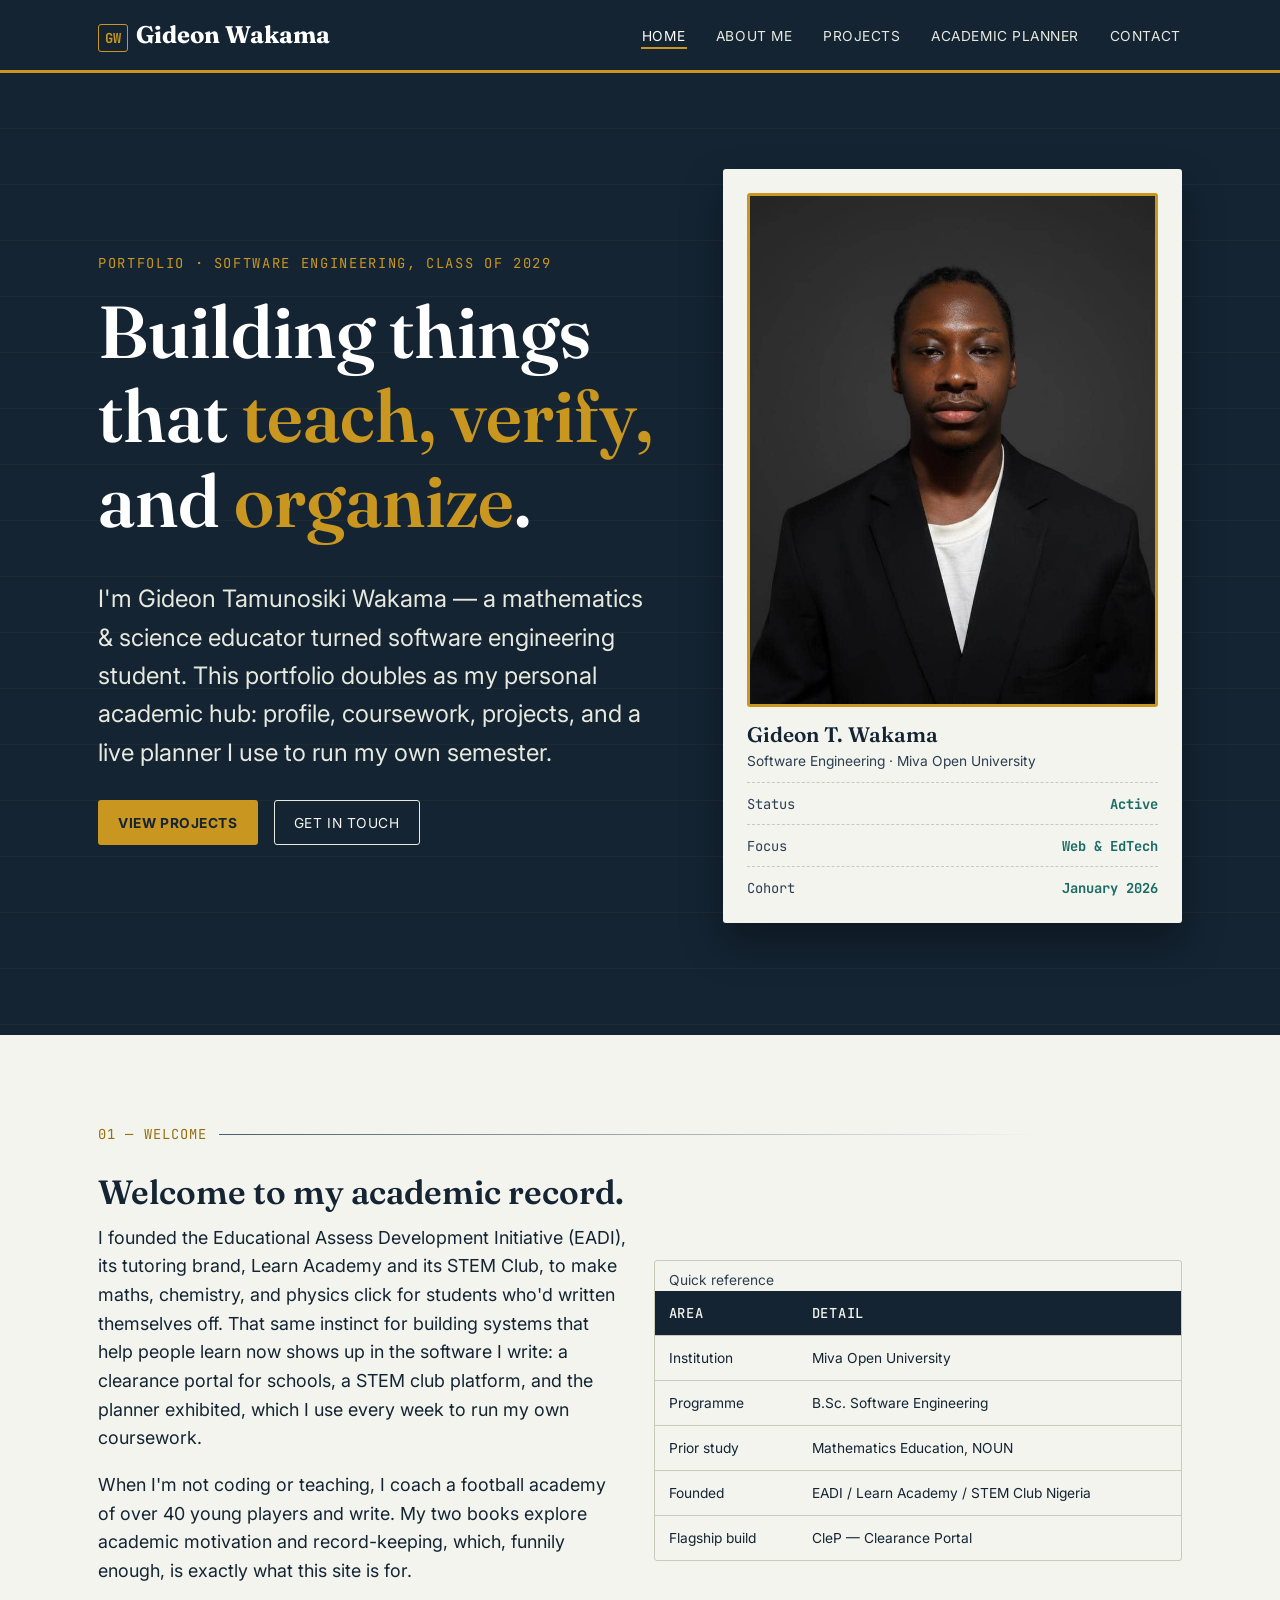
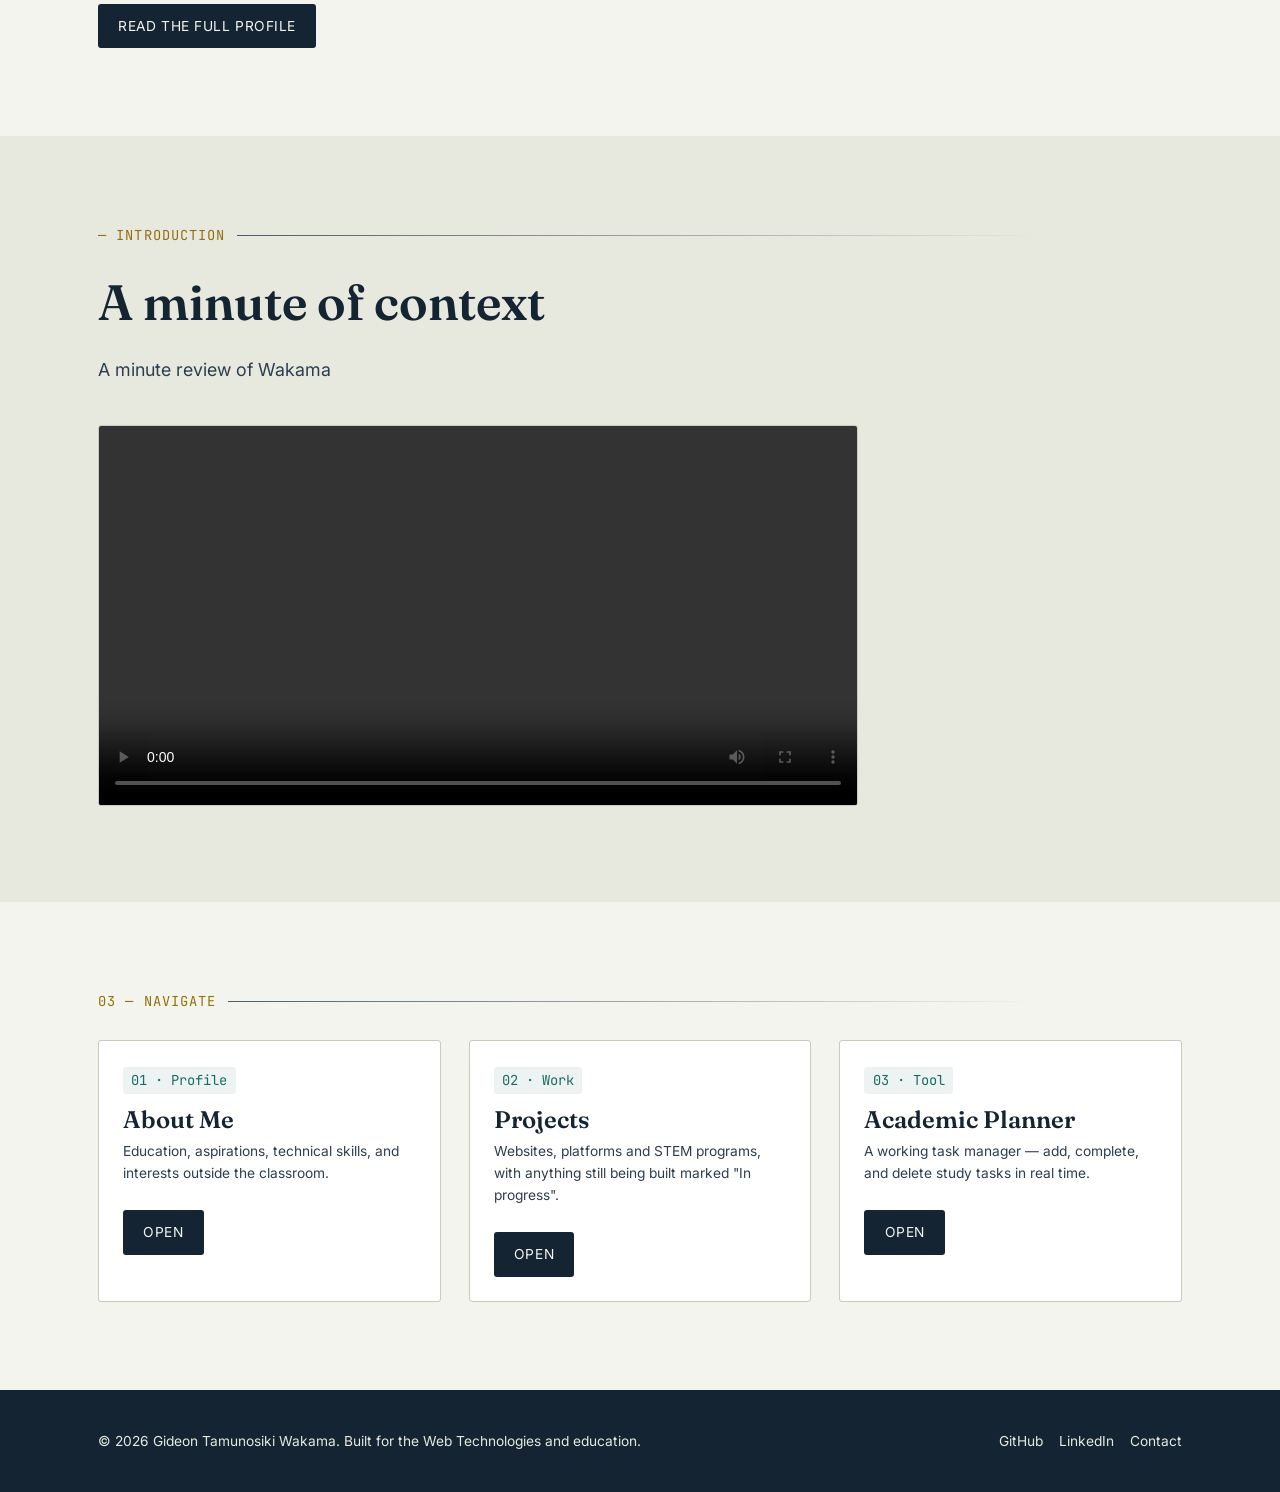
==== commit c84e3e66: "Add more projects, STEM programs section, and status badges - Add SOLAFIX Solar, Skytop College and " ====
--- a/index.html
+++ b/index.html
@@ -125,7 +125,7 @@
         <div class="card">
           <span class="tag">02 · Work</span>
           <h3>Projects</h3>
-          <p class="small">CleP, the STEM Club platform, and the football academy portfolio site.</p>
+          <p class="small">Websites, platforms and STEM programs, with anything still being built marked "In progress".</p>
           <a href="project.html" class="btn btn-dark" style="margin-top:0.75rem;">Open</a>
         </div>
         <div class="card">
--- a/style.css
+++ b/style.css
@@ -627,3 +627,30 @@
    stretches the whole column past the screen. min-width:0 lets the
    column shrink and the .table-wrap scroll sideways instead. */
 .grid > *, .contact-grid > *, .hero-grid > * { min-width: 0; }
+
+
+/* ---------- Status badges ---------- */
+.badge-row { display: flex; align-items: center; gap: 0.5rem; flex-wrap: wrap; }
+.status {
+  font-family: var(--font-mono);
+  font-size: var(--step--1);
+  padding: 0.2em 0.65em;
+  border-radius: 999px;
+  display: inline-flex;
+  align-items: center;
+  gap: 0.45em;
+  border: 1px solid transparent;
+  margin-bottom: 0.75rem;
+}
+.status::before {
+  content: '';
+  width: 7px; height: 7px;
+  border-radius: 50%;
+  background: currentColor;
+}
+.status-progress { color: var(--gold-dark); background: rgba(201,151,31,0.14); border-color: var(--gold); }
+.status-progress::before { animation: pulse 1.6s ease-in-out infinite; }
+.status-done { color: var(--success); background: rgba(44,122,82,0.1); border-color: var(--success); }
+.status-ongoing { color: var(--teal); background: rgba(27,107,101,0.1); border-color: var(--teal); }
+@keyframes pulse { 0%,100% { opacity: 1; transform: scale(1); } 50% { opacity: 0.35; transform: scale(0.7); } }
+.project-note { font-family: var(--font-mono); font-size: var(--step--1); color: var(--ink-soft); }
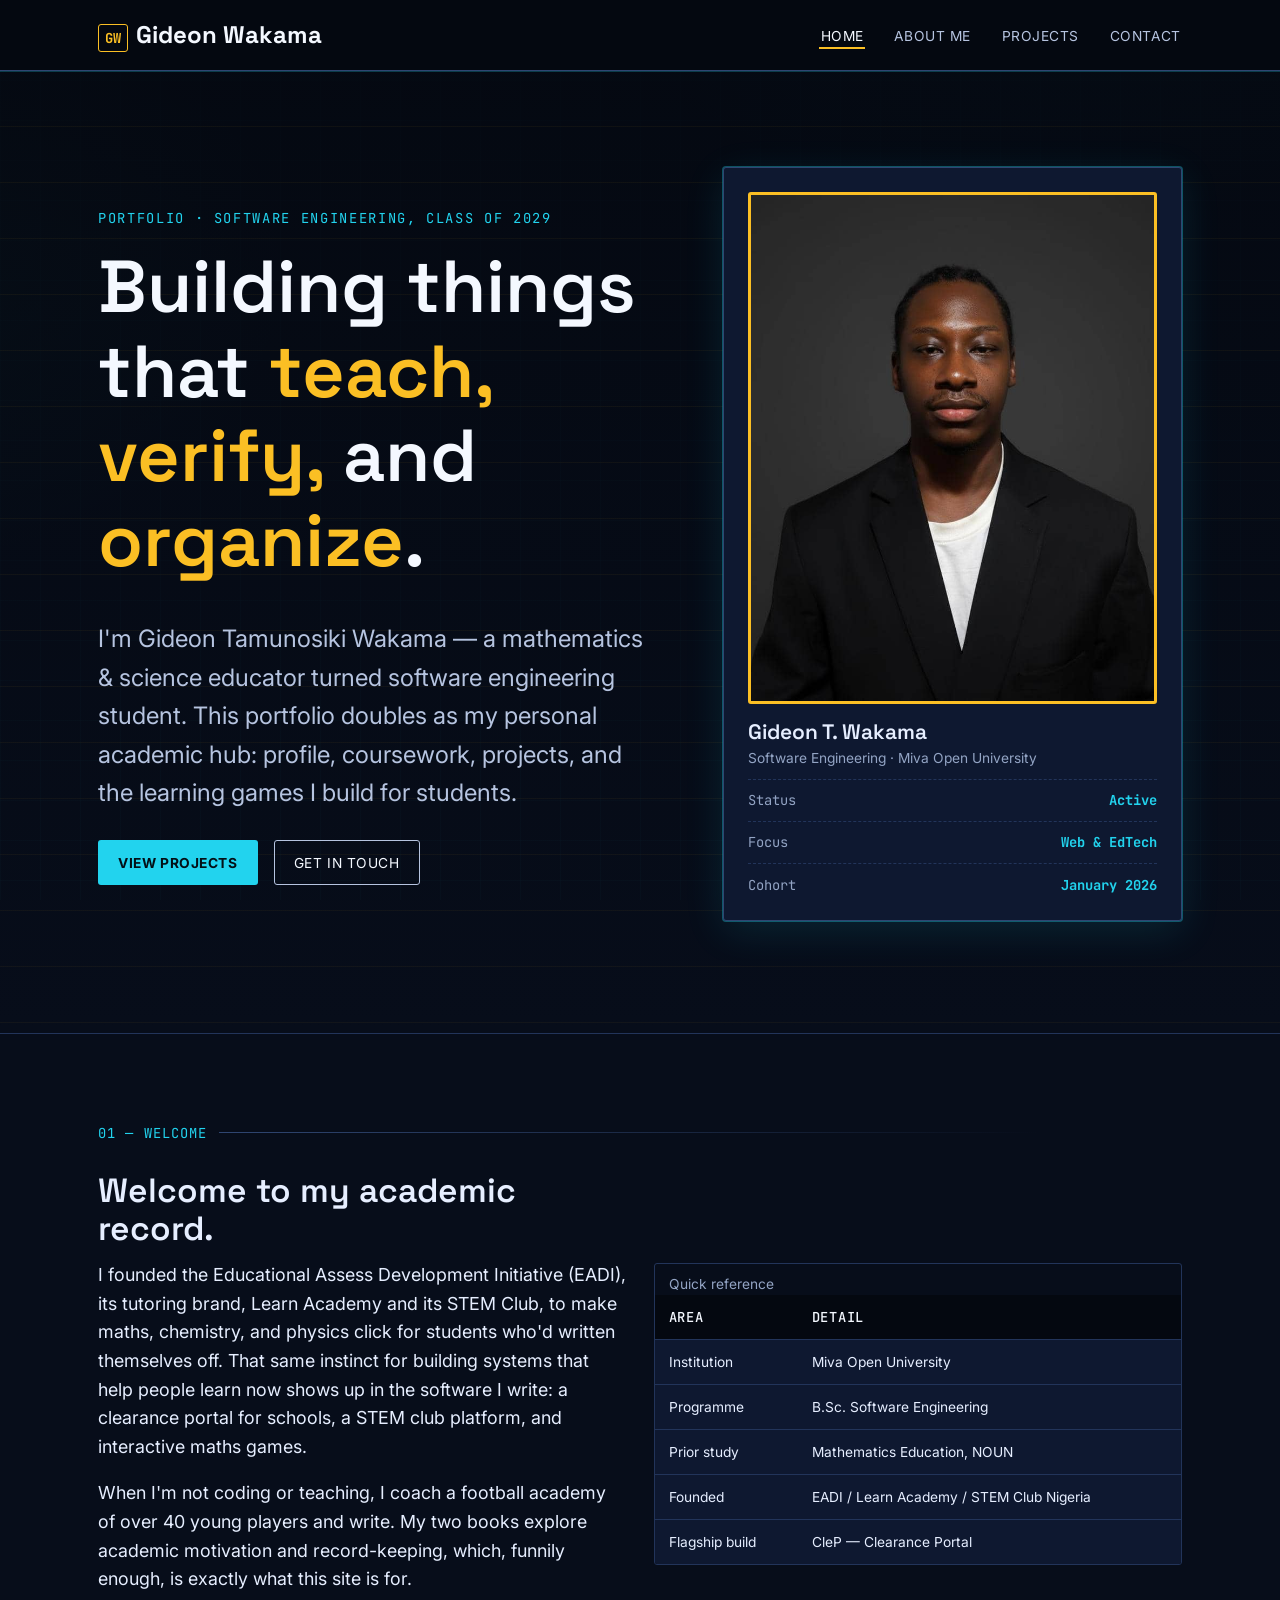
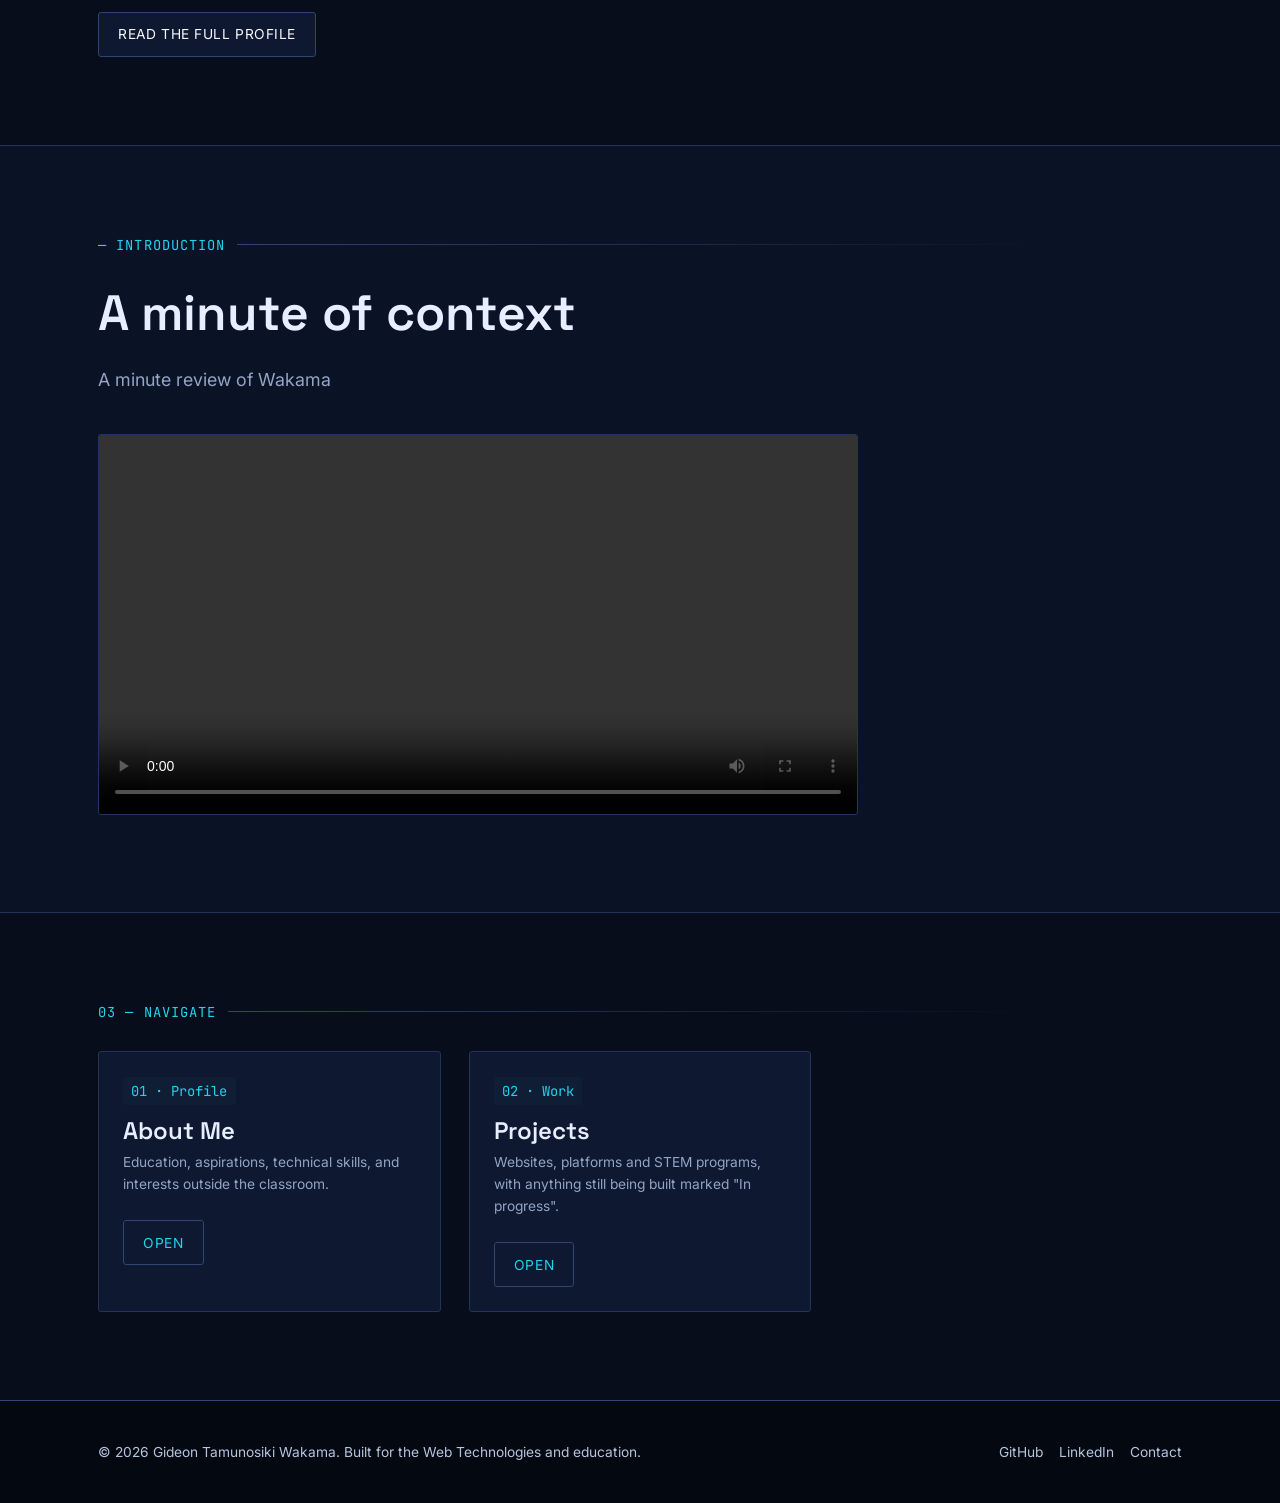
==== commit 644b12f6: "Dark STEM theme, clickable project cards, remove planner - Remove Academic Planner page, script and " ====
--- a/index.html
+++ b/index.html
@@ -6,7 +6,7 @@
 <title>Gideon Wakama — Academic Portfolio</title>
 <meta name="description" content="Personal academic portfolio and student management platform for Gideon Wakama, Software Engineering student.">
 <link rel="preconnect" href="https://fonts.googleapis.com">
-<link href="https://fonts.googleapis.com/css2?family=Fraunces:wght@400;600;700&family=Inter:wght@400;500;600;700&family=JetBrains+Mono:wght@400;500&display=swap" rel="stylesheet">
+<link href="https://fonts.googleapis.com/css2?family=Space+Grotesk:wght@500;600;700&family=Inter:wght@400;500;600;700&family=JetBrains+Mono:wght@400;500&display=swap" rel="stylesheet">
 <link rel="stylesheet" href="style.css">
 </head>
 <body>
@@ -21,7 +21,6 @@
       <li><a href="index.html" aria-current="page">Home</a></li>
       <li><a href="about.html">About Me</a></li>
       <li><a href="project.html">Projects</a></li>
-      <li><a href="planner.html">Academic Planner</a></li>
       <li><a href="contact.html">Contact</a></li>
     </ul>
   </nav>
@@ -37,7 +36,7 @@
         <h1>Building things that <em>teach, verify,</em> and <em>organize</em>.</h1>
         <p class="lede">I'm Gideon Tamunosiki Wakama — a mathematics &amp; science educator turned software
           engineering student. This portfolio doubles as my personal academic hub: profile, coursework,
-          projects, and a live planner I use to run my own semester.</p>
+          projects, and the learning games I build for students.</p>
         <div class="cta-row">
           <a href="project.html" class="btn btn-primary">View Projects</a>
           <a href="contact.html" class="btn btn-ghost">Get in Touch</a>
@@ -68,8 +67,8 @@
           <p>I founded the Educational Assess Development Initiative (EADI), its tutoring brand,
             Learn Academy and its STEM Club, to make maths, chemistry, and physics click for students who'd 		    written
             themselves off. That same instinct for building systems that help people learn now shows
-            up in the software I write: a clearance portal for schools, a STEM club platform, and the
-            planner exhibited, which I use every week to run my own coursework.</p>
+            up in the software I write: a clearance portal for schools, a STEM club platform, and
+            interactive maths games.</p>
           <p>When I'm not coding or teaching, I coach a football academy of over 40 young players and
             write. My two books explore academic motivation and record-keeping, which, funnily enough,
             is exactly what this site is for.</p>
@@ -128,12 +127,6 @@
           <p class="small">Websites, platforms and STEM programs, with anything still being built marked "In progress".</p>
           <a href="project.html" class="btn btn-dark" style="margin-top:0.75rem;">Open</a>
         </div>
-        <div class="card">
-          <span class="tag">03 · Tool</span>
-          <h3>Academic Planner</h3>
-          <p class="small">A working task manager — add, complete, and delete study tasks in real time.</p>
-          <a href="planner.html" class="btn btn-dark" style="margin-top:0.75rem;">Open</a>
-        </div>
       </div>
     </div>
   </section>
--- a/style.css
+++ b/style.css
@@ -6,21 +6,21 @@
 
 :root {
   /* Color */
-  --ink:        #142433;   /* primary dark - navy ink */
-  --ink-soft:   #2C3E50;
-  --paper:      #F3F4EE;   /* cool paper, not warm cream */
-  --paper-dim:  #E7E9DF;
-  --gold:       #C9971F;   /* honor-roll gold */
-  --gold-dark:  #96700F;
-  --teal:       #1B6B65;   /* secondary academic teal */
-  --line:       #C7CBB9;
-  --line-dark:  #4B5D6B;
-  --danger:     #A6402C;
-  --success:    #2C7A52;
-  --white:      #FFFFFF;
+  --ink:        #E6EEFF;   /* primary dark - navy ink */
+  --ink-soft:   #93A4C4;
+  --paper:      #070D1A;   /* cool paper, not warm cream */
+  --paper-dim:  #0E1830;
+  --gold:       #FBBF24;   /* honor-roll gold */
+  --gold-dark:  #FBBF24;
+  --teal:       #22D3EE;   /* secondary academic teal */
+  --line:       #22345A;
+  --line-dark:  #2F4672;
+  --danger:     #FB7185;
+  --success:    #34D399;
+  --white:      #0B1426;
 
   /* Type */
-  --font-display: 'Fraunces', Georgia, 'Times New Roman', serif;
+  --font-display: 'Space Grotesk', 'Inter', system-ui, sans-serif;
   --font-body:    'Inter', -apple-system, BlinkMacSystemFont, 'Segoe UI', sans-serif;
   --font-mono:    'JetBrains Mono', 'Courier New', monospace;
 
@@ -34,6 +34,10 @@
 
   /* Layout */
   --maxw: 1180px;
+  --deep: #040810;
+  --hi: #F4F8FF;
+  --hi-dim: #B6C4E0;
+  --glow: 0 0 0 1px rgba(34,211,238,.35), 0 10px 40px rgba(34,211,238,.12);
   --radius: 3px;
   --gutter: clamp(1.25rem, 4vw, 3rem);
 }
@@ -99,8 +103,8 @@
   position: sticky;
   top: 0;
   z-index: 50;
-  background: var(--ink);
-  color: var(--paper);
+  background: var(--deep);
+  color: var(--hi);
   border-bottom: 3px solid var(--gold);
 }
 .nav {
@@ -116,7 +120,7 @@
   font-family: var(--font-display);
   font-size: var(--step-1);
   font-weight: 700;
-  color: var(--white);
+  color: var(--hi);
 }
 .brand .brand-mark {
   font-family: var(--font-mono);
@@ -129,8 +133,8 @@
 .nav-toggle {
   display: none;
   background: none;
-  border: 1px solid var(--paper-dim);
-  color: var(--paper);
+  border: 1px solid var(--line-dark);
+  color: var(--hi);
   width: 42px;
   height: 38px;
   border-radius: var(--radius);
@@ -164,7 +168,7 @@
   font-size: var(--step--1);
   letter-spacing: 0.04em;
   text-transform: uppercase;
-  color: var(--paper-dim);
+  color: var(--hi-dim);
   position: relative;
   padding: 0.4em 0.1em;
   transition: color 0.2s ease;
@@ -179,7 +183,7 @@
   transition: right 0.25s ease;
 }
 .nav-menu a:hover, .nav-menu a:focus-visible, .nav-menu a[aria-current="page"] {
-  color: var(--white);
+  color: var(--hi);
 }
 .nav-menu a:hover::after, .nav-menu a:focus-visible::after, .nav-menu a[aria-current="page"]::after {
   right: 0;
@@ -192,7 +196,7 @@
     top: 100%; left: 0; right: 0;
     flex-direction: column;
     align-items: flex-start;
-    background: var(--ink);
+    background: var(--deep);
     padding: 0.5rem var(--gutter) 1.5rem;
     gap: 0.25rem;
     transform-origin: top;
@@ -213,8 +217,8 @@
 
 /* ---------- Hero ---------- */
 .hero {
-  background: var(--ink);
-  color: var(--paper);
+  background: var(--deep);
+  color: var(--hi);
   padding-block: clamp(3rem, 8vw, 6rem) clamp(4rem, 10vw, 7rem);
   position: relative;
   overflow: hidden;
@@ -249,7 +253,7 @@
 }
 .hero h1 {
   font-size: var(--step-4);
-  color: var(--white);
+  color: var(--hi);
   opacity: 0;
   animation: rise 0.7s ease 0.1s forwards;
 }
@@ -259,7 +263,7 @@
 }
 .hero .lede {
   font-size: var(--step-1);
-  color: var(--paper-dim);
+  color: var(--hi-dim);
   max-width: 46ch;
   opacity: 0;
   animation: rise 0.7s ease 0.2s forwards;
@@ -293,12 +297,12 @@
 .btn:hover { transform: translateY(-2px); }
 .btn-primary { background: var(--gold); color: var(--ink); font-weight: 700; }
 .btn-primary:hover { background: var(--white); }
-.btn-ghost { border-color: var(--paper-dim); color: var(--paper); }
+.btn-ghost { border-color: var(--hi-dim); color: var(--hi); }
 .btn-ghost:hover { border-color: var(--gold); color: var(--gold); }
-.btn-dark { background: var(--ink); color: var(--paper); }
+.btn-dark { background: var(--deep); color: var(--hi); }
 .btn-dark:hover { background: var(--teal); }
 .btn-danger { background: transparent; border-color: var(--danger); color: var(--danger); }
-.btn-danger:hover { background: var(--danger); color: var(--white); }
+.btn-danger:hover { background: var(--danger); color: var(--hi); }
 
 /* ---------- Portrait / transcript card ---------- */
 .id-card {
@@ -402,7 +406,7 @@
 .project-card:hover { transform: translateY(-6px); box-shadow: 0 20px 36px rgba(20,36,51,0.15); }
 .project-thumb {
   aspect-ratio: 16/10;
-  background: var(--ink);
+  background: var(--deep);
   display: flex;
   align-items: center;
   justify-content: center;
@@ -429,8 +433,8 @@
 table { width: 100%; border-collapse: collapse; min-width: 480px; }
 th, td { text-align: left; padding: 0.8em 1em; font-size: var(--step--1); border-bottom: 1px solid var(--line); }
 thead th {
-  background: var(--ink);
-  color: var(--paper);
+  background: var(--deep);
+  color: var(--hi);
   font-family: var(--font-mono);
   text-transform: uppercase;
   letter-spacing: 0.05em;
@@ -502,7 +506,7 @@
   cursor: pointer;
   transition: all 0.2s ease;
 }
-.filter-btn[aria-pressed="true"] { background: var(--ink); color: var(--paper); border-color: var(--ink); }
+.filter-btn[aria-pressed="true"] { background: var(--deep); color: var(--hi); border-color: var(--ink); }
 .task-count { font-family: var(--font-mono); font-size: var(--step--1); color: var(--ink-soft); }
 
 .task-list { display: flex; flex-direction: column; gap: 0.6rem; }
@@ -602,8 +606,8 @@
 
 /* ---------- Footer ---------- */
 .site-footer {
-  background: var(--ink);
-  color: var(--paper-dim);
+  background: var(--deep);
+  color: var(--hi-dim);
   padding-block: 2.5rem;
   font-size: var(--step--1);
 }
@@ -654,3 +658,62 @@
 .status-ongoing { color: var(--teal); background: rgba(27,107,101,0.1); border-color: var(--teal); }
 @keyframes pulse { 0%,100% { opacity: 1; transform: scale(1); } 50% { opacity: 0.35; transform: scale(0.7); } }
 .project-note { font-family: var(--font-mono); font-size: var(--step--1); color: var(--ink-soft); }
+
+/* ============================================================
+   STEM / TECH THEME (dark)
+   ============================================================ */
+body {
+  background:
+    radial-gradient(900px 500px at 85% -10%, rgba(34,211,238,.10), transparent 60%),
+    radial-gradient(700px 500px at -10% 30%, rgba(52,211,153,.07), transparent 60%),
+    linear-gradient(rgba(34,211,238,.035) 1px, transparent 1px) 0 0/40px 40px,
+    linear-gradient(90deg, rgba(34,211,238,.035) 1px, transparent 1px) 0 0/40px 40px,
+    var(--paper);
+  background-attachment: fixed;
+}
+.site-header { border-bottom: 1px solid var(--line-dark); box-shadow: 0 1px 0 rgba(34,211,238,.25); }
+.hero { background: linear-gradient(180deg, rgba(4,8,16,.85), rgba(7,13,26,.4)); border-bottom: 1px solid var(--line); }
+.hero h1 { color: var(--hi); }
+.eyebrow, .ledger-rule .code { color: var(--teal); font-family: var(--font-mono); }
+.btn-primary { background: var(--teal); color: #031017; }
+.btn-primary:hover { background: var(--hi); color: #031017; }
+.btn-dark { background: var(--paper-dim); border: 1px solid var(--line-dark); }
+.btn-dark:hover { background: var(--teal); color: #031017; }
+.id-card { background: var(--paper-dim); border: 1px solid var(--line-dark); box-shadow: var(--glow); }
+.card, .project-card, table, .task-item, .contact-form, form { background: var(--paper-dim); }
+.card:hover { border-color: var(--teal); }
+thead th, thead { background: var(--deep); color: var(--hi); }
+tbody tr:hover { background: rgba(34,211,238,.07); }
+input, textarea, select { background: #0A1328; color: var(--ink); border-color: var(--line-dark); }
+::placeholder { color: #6B7FA3; }
+.section-alt { background: rgba(14,24,48,.55); border-block: 1px solid var(--line); }
+.site-footer { background: var(--deep); border-top: 1px solid var(--line-dark); }
+.project-links a, .card a { color: var(--teal); }
+.status-progress { color: #FBBF24; background: rgba(251,191,36,.12); border-color: #FBBF24; }
+.status-done { color: #34D399; background: rgba(52,211,153,.1); border-color: #34D399; }
+.status-ongoing { color: #22D3EE; background: rgba(34,211,238,.1); border-color: #22D3EE; }
+.tag { color: var(--teal); background: rgba(34,211,238,.1); }
+.form-status.success { color: var(--success); } .form-status.fail { color: var(--danger); }
+
+/* Clickable project cards */
+.project-card { position: relative; border-color: var(--line-dark); }
+.project-card:hover, .project-card:focus-within { transform: translateY(-6px); box-shadow: var(--glow); border-color: var(--teal); }
+.project-card .stretch::after { content: ""; position: absolute; inset: 0; z-index: 2; }
+.project-card .stretch:focus-visible::after { outline: 2px solid var(--gold); outline-offset: -2px; }
+.project-thumb { position: relative; border-bottom: 1px solid var(--line-dark); }
+.project-thumb img { width: 100%; height: 100%; object-fit: cover; object-position: top center; transition: transform .5s ease; }
+.project-card:hover .project-thumb img { transform: scale(1.04); }
+.project-thumb .play {
+  position: absolute; right: .75rem; bottom: .75rem; z-index: 1;
+  font-family: var(--font-mono); font-size: .75rem; font-weight: 700;
+  background: var(--teal); color: #031017; padding: .35rem .7rem; border-radius: 999px;
+}
+.project-thumb.tile {
+  flex-direction: column; gap: .4rem; text-align: center; padding: 1rem;
+  background: radial-gradient(circle at 30% 20%, rgba(34,211,238,.18), transparent 55%), var(--deep);
+}
+.project-thumb.tile .mono { font-family: var(--font-display); font-size: clamp(2.2rem, 6vw, 3.2rem); font-weight: 700; color: var(--teal); letter-spacing: .04em; }
+.project-thumb.tile .sub { font-family: var(--font-mono); font-size: .75rem; color: var(--ink-soft); text-transform: uppercase; letter-spacing: .12em; }
+.project-card.is-soon { opacity: .92; }
+.project-links .cta { font-family: var(--font-mono); font-size: var(--step--1); font-weight: 700; color: var(--teal); }
+.project-card:hover .cta { text-decoration: underline; }
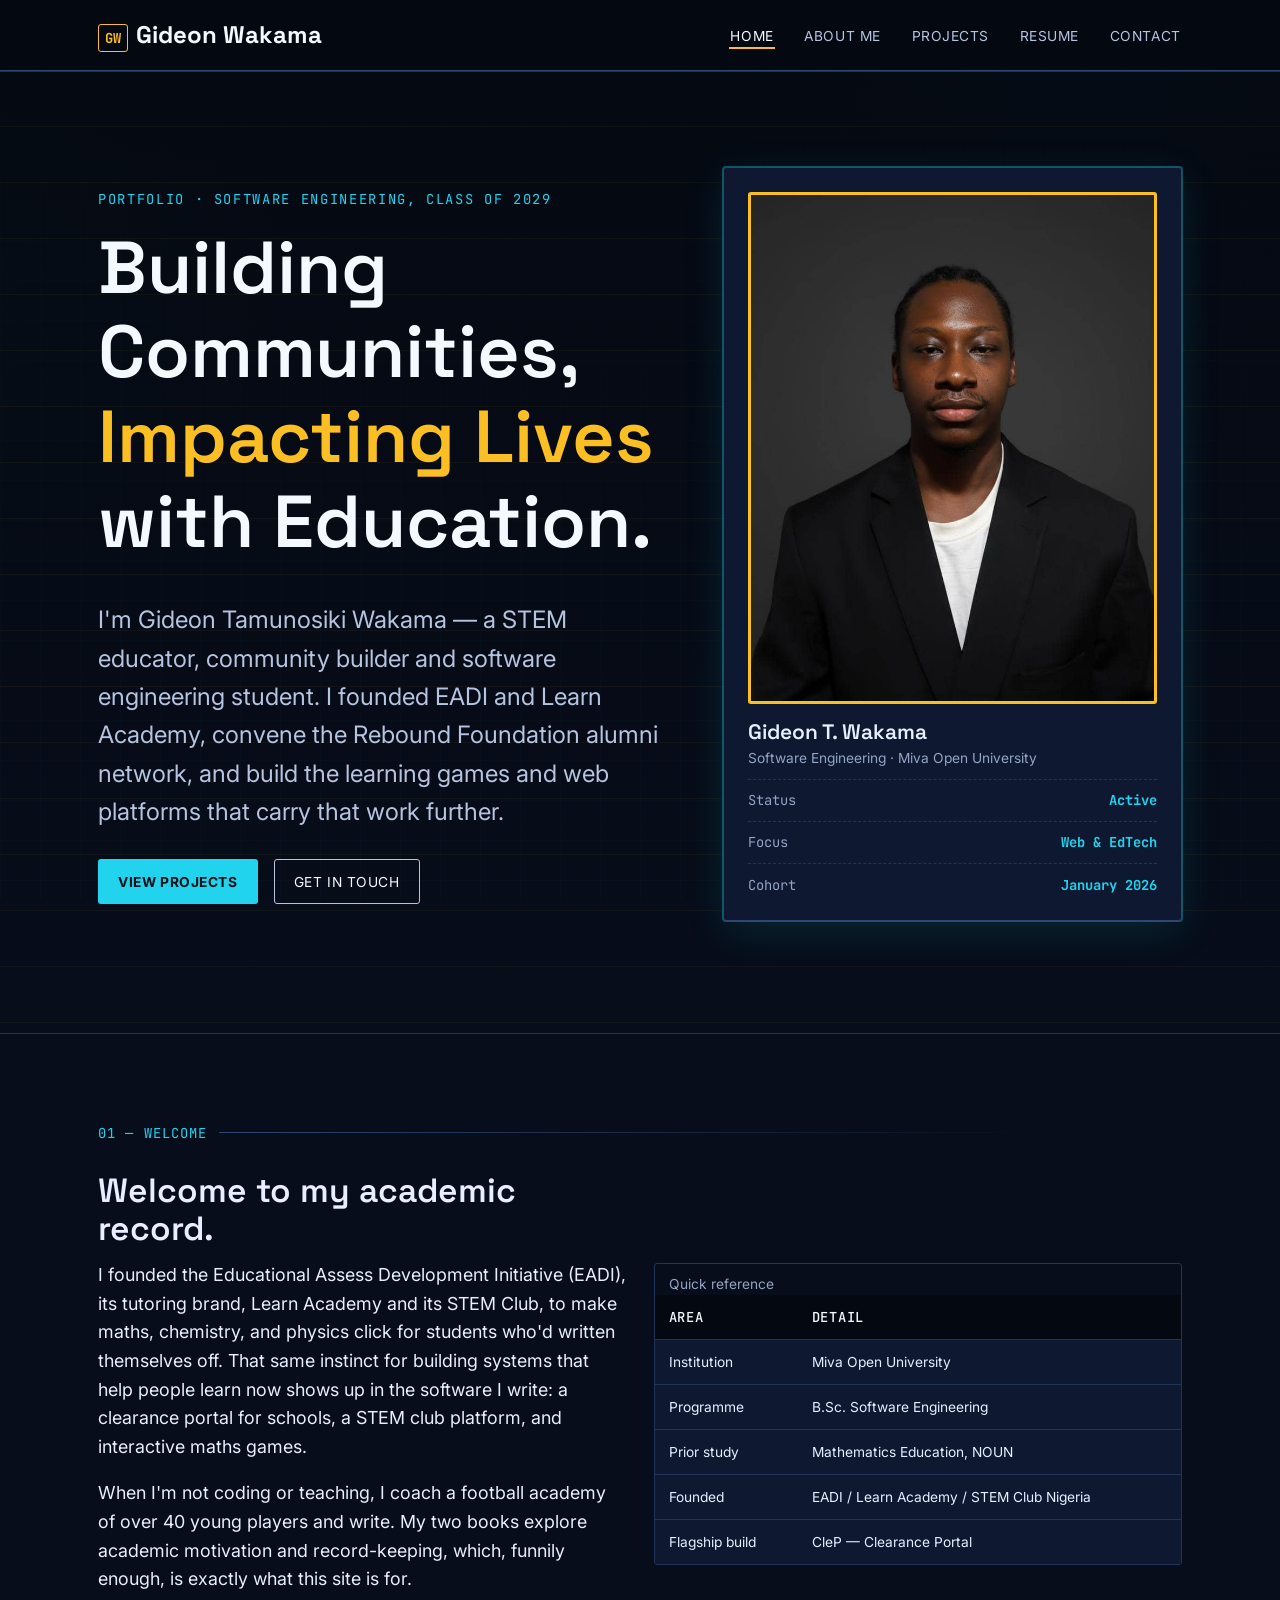
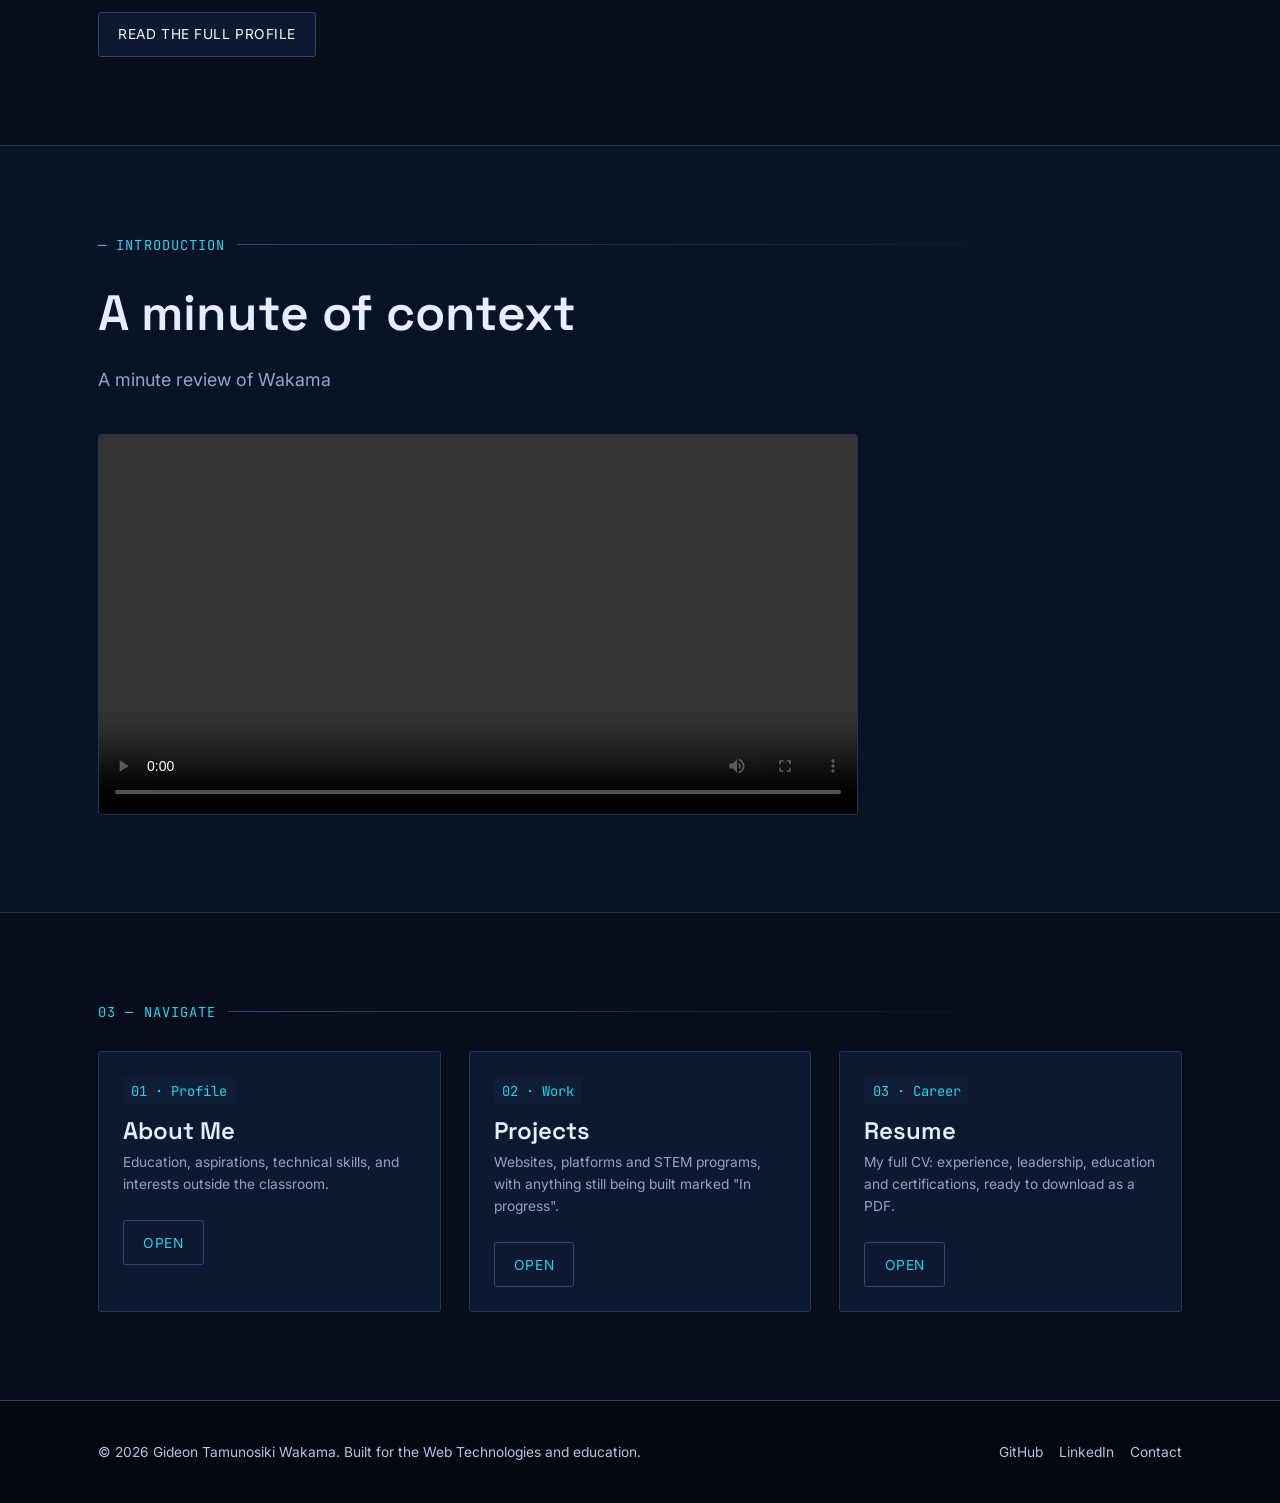
==== commit dfda9001: "Add resume page, new hero headline, leadership section; SOLAFIX live link - New resume.html with tim" ====
--- a/index.html
+++ b/index.html
@@ -21,6 +21,7 @@
       <li><a href="index.html" aria-current="page">Home</a></li>
       <li><a href="about.html">About Me</a></li>
       <li><a href="project.html">Projects</a></li>
+      <li><a href="resume.html">Resume</a></li>
       <li><a href="contact.html">Contact</a></li>
     </ul>
   </nav>
@@ -33,10 +34,10 @@
     <div class="container hero-grid">
       <div>
         <span class="eyebrow">Portfolio · Software Engineering, Class of 2029</span>
-        <h1>Building things that <em>teach, verify,</em> and <em>organize</em>.</h1>
-        <p class="lede">I'm Gideon Tamunosiki Wakama — a mathematics &amp; science educator turned software
-          engineering student. This portfolio doubles as my personal academic hub: profile, coursework,
-          projects, and the learning games I build for students.</p>
+        <h1>Building Communities, <em>Impacting Lives</em> with Education.</h1>
+        <p class="lede">I'm Gideon Tamunosiki Wakama — a STEM educator, community builder and software
+          engineering student. I founded EADI and Learn Academy, convene the Rebound Foundation alumni
+          network, and build the learning games and web platforms that carry that work further.</p>
         <div class="cta-row">
           <a href="project.html" class="btn btn-primary">View Projects</a>
           <a href="contact.html" class="btn btn-ghost">Get in Touch</a>
@@ -127,6 +128,12 @@
           <p class="small">Websites, platforms and STEM programs, with anything still being built marked "In progress".</p>
           <a href="project.html" class="btn btn-dark" style="margin-top:0.75rem;">Open</a>
         </div>
+        <div class="card">
+          <span class="tag">03 · Career</span>
+          <h3>Resume</h3>
+          <p class="small">My full CV: experience, leadership, education and certifications, ready to download as a PDF.</p>
+          <a href="resume.html" class="btn btn-dark" style="margin-top:0.75rem;">Open</a>
+        </div>
       </div>
     </div>
   </section>
--- a/style.css
+++ b/style.css
@@ -717,3 +717,64 @@
 .project-card.is-soon { opacity: .92; }
 .project-links .cta { font-family: var(--font-mono); font-size: var(--step--1); font-weight: 700; color: var(--teal); }
 .project-card:hover .cta { text-decoration: underline; }
+
+/* ============================================================
+   RESUME PAGE — academic ledger meets tech
+   ============================================================ */
+.rs-hero { padding-block: 3.5rem 2.5rem; border-bottom: 1px solid var(--line);
+  background: radial-gradient(700px 300px at 15% 0%, rgba(34,211,238,.16), transparent 70%), radial-gradient(600px 300px at 95% 100%, rgba(251,191,36,.10), transparent 70%); }
+.rs-hero-grid { display: grid; grid-template-columns: 1.4fr 1fr; gap: 2.5rem; align-items: center; }
+.rs-hero h1 { font-size: var(--step-4); color: var(--hi); margin-bottom: .4rem; }
+.grad { background: linear-gradient(90deg, #22D3EE, #34D399 55%, #FBBF24); -webkit-background-clip: text; background-clip: text; color: transparent; }
+.rs-role { font-family: var(--font-mono); color: var(--teal); font-size: var(--step-0); }
+.rs-actions { display: flex; gap: .75rem; flex-wrap: wrap; margin-top: 1.4rem; }
+.rs-contact { list-style: none; padding: 1.2rem 1.4rem; border: 1px solid var(--line-dark); box-shadow: var(--glow); }
+.rs-contact li { display: flex; justify-content: space-between; gap: 1rem; padding: .5rem 0; border-bottom: 1px dashed var(--line); font-size: var(--step--1); min-width: 0; overflow-wrap: anywhere; }
+.rs-contact li:last-child { border-bottom: 0; }
+.rs-contact span { font-family: var(--font-mono); color: var(--ink-soft); text-transform: uppercase; letter-spacing: .08em; font-size: .72rem; flex: none; padding-top: .15rem; }
+.rs-contact a { color: var(--teal); }
+.rs-contact li { text-align: right; } .rs-contact li span { text-align: left; }
+.rs-layout { display: grid; grid-template-columns: minmax(0, 1.65fr) minmax(0, 1fr); gap: 3rem; padding-block: 3rem 4.5rem; }
+.rs-block { margin-bottom: 2.75rem; }
+.rs-block h2 { font-size: var(--step-1); display: flex; align-items: center; gap: .75rem; padding-bottom: .6rem; margin-bottom: 1.25rem;
+  border-bottom: 1px solid transparent; border-image: linear-gradient(90deg, #22D3EE, rgba(34,211,238,0) 80%) 1; }
+.rs-block h2 .num { font-family: var(--font-mono); font-size: .75rem; color: #031017; background: var(--teal); padding: .15rem .5rem; border-radius: 3px; }
+.rs-block h4 { font-family: var(--font-mono); font-size: .78rem; text-transform: uppercase; letter-spacing: .1em; color: var(--gold); margin: 1.2rem 0 .5rem; }
+.timeline { position: relative; padding-left: 1.75rem; }
+.timeline::before { content: ""; position: absolute; left: 6px; top: .4rem; bottom: .4rem; width: 2px; background: linear-gradient(180deg, #22D3EE, #34D399 60%, #FBBF24); opacity: .7; }
+.tl-item { position: relative; background: var(--paper-dim); border: 1px solid var(--line); border-radius: var(--radius); padding: 1.1rem 1.3rem; margin-bottom: 1.1rem; transition: border-color .25s, box-shadow .25s; }
+.tl-item:hover { border-color: var(--teal); box-shadow: var(--glow); }
+.tl-node { position: absolute; left: -1.75rem; top: 1.45rem; width: 14px; height: 14px; border-radius: 50%; background: var(--paper); border: 3px solid var(--teal); box-shadow: 0 0 0 4px rgba(34,211,238,.15), 0 0 14px rgba(34,211,238,.6); }
+.tl-item.alt .tl-node { border-color: var(--gold); box-shadow: 0 0 0 4px rgba(251,191,36,.15), 0 0 14px rgba(251,191,36,.5); }
+.tl-head { display: flex; justify-content: space-between; gap: .5rem 1rem; flex-wrap: wrap; align-items: baseline; }
+.tl-head h3 { font-size: var(--step-0); margin: 0; color: var(--hi); }
+.tl-when { font-family: var(--font-mono); font-size: .78rem; color: var(--gold); white-space: nowrap; }
+.tl-org { color: var(--teal); font-weight: 600; font-size: var(--step--1); margin: .2rem 0 .6rem; }
+.tl-list { padding-left: 1.1rem; list-style: disc; font-size: var(--step--1); color: var(--ink-soft); }
+.tl-list li { margin-bottom: .35rem; padding-left: .2rem; } .tl-list li::marker { color: var(--teal); }
+.tl-list strong { color: var(--hi); }
+.sk-group { margin-bottom: 1.1rem; }
+.chips { display: flex; flex-wrap: wrap; gap: .4rem; }
+.chip { font-size: .78rem; padding: .25rem .65rem; border-radius: 999px; border: 1px solid var(--line-dark); background: rgba(34,211,238,.07); color: var(--ink); }
+.chip:nth-child(3n) { background: rgba(52,211,153,.08); } .chip:nth-child(3n+1) { background: rgba(251,191,36,.07); }
+.cert-list { list-style: none; display: grid; gap: .45rem; }
+.cert-list li { font-size: var(--step--1); color: var(--ink-soft); padding: .55rem .8rem; background: var(--paper-dim); border-left: 3px solid var(--teal); border-radius: 0 var(--radius) var(--radius) 0; }
+.cert-list li:nth-child(even) { border-left-color: var(--gold); }
+@media (min-width: 981px) { .rs-side { position: sticky; top: 5.5rem; align-self: start; } }
+@media (max-width: 980px) { .rs-hero-grid, .rs-layout { grid-template-columns: minmax(0,1fr); gap: 2rem; } }
+@media print {
+  body { background: #fff !important; color: #111 !important; }
+  .site-header, .site-footer, .rs-actions { display: none !important; }
+  .rs-hero { background: none; border: 0; padding-block: 0 1rem; }
+  .rs-hero h1, .tl-head h3, .tl-list strong { color: #111 !important; }
+  .grad { background: none; color: #0E7490; -webkit-text-fill-color: #0E7490; }
+  .rs-role, .tl-org, .rs-contact a { color: #0E7490 !important; }
+  .tl-when, .rs-block h4 { color: #92400E !important; }
+  .tl-item, .cert-list li, .chip, .rs-contact { background: #fff !important; border-color: #ccd !important; box-shadow: none !important; color: #222 !important; }
+  .tl-list, .cert-list li, .rs-contact li, p { color: #222 !important; }
+  .rs-layout { grid-template-columns: 1.65fr 1fr; gap: 1.5rem; padding-block: 0; }
+  .tl-item { break-inside: avoid; }
+  .rs-block h2 .num { background: #0E7490; color: #fff; }
+}
+.rs-contact li { flex-wrap: wrap; }
+.btn-ghost { background: transparent; cursor: pointer; }
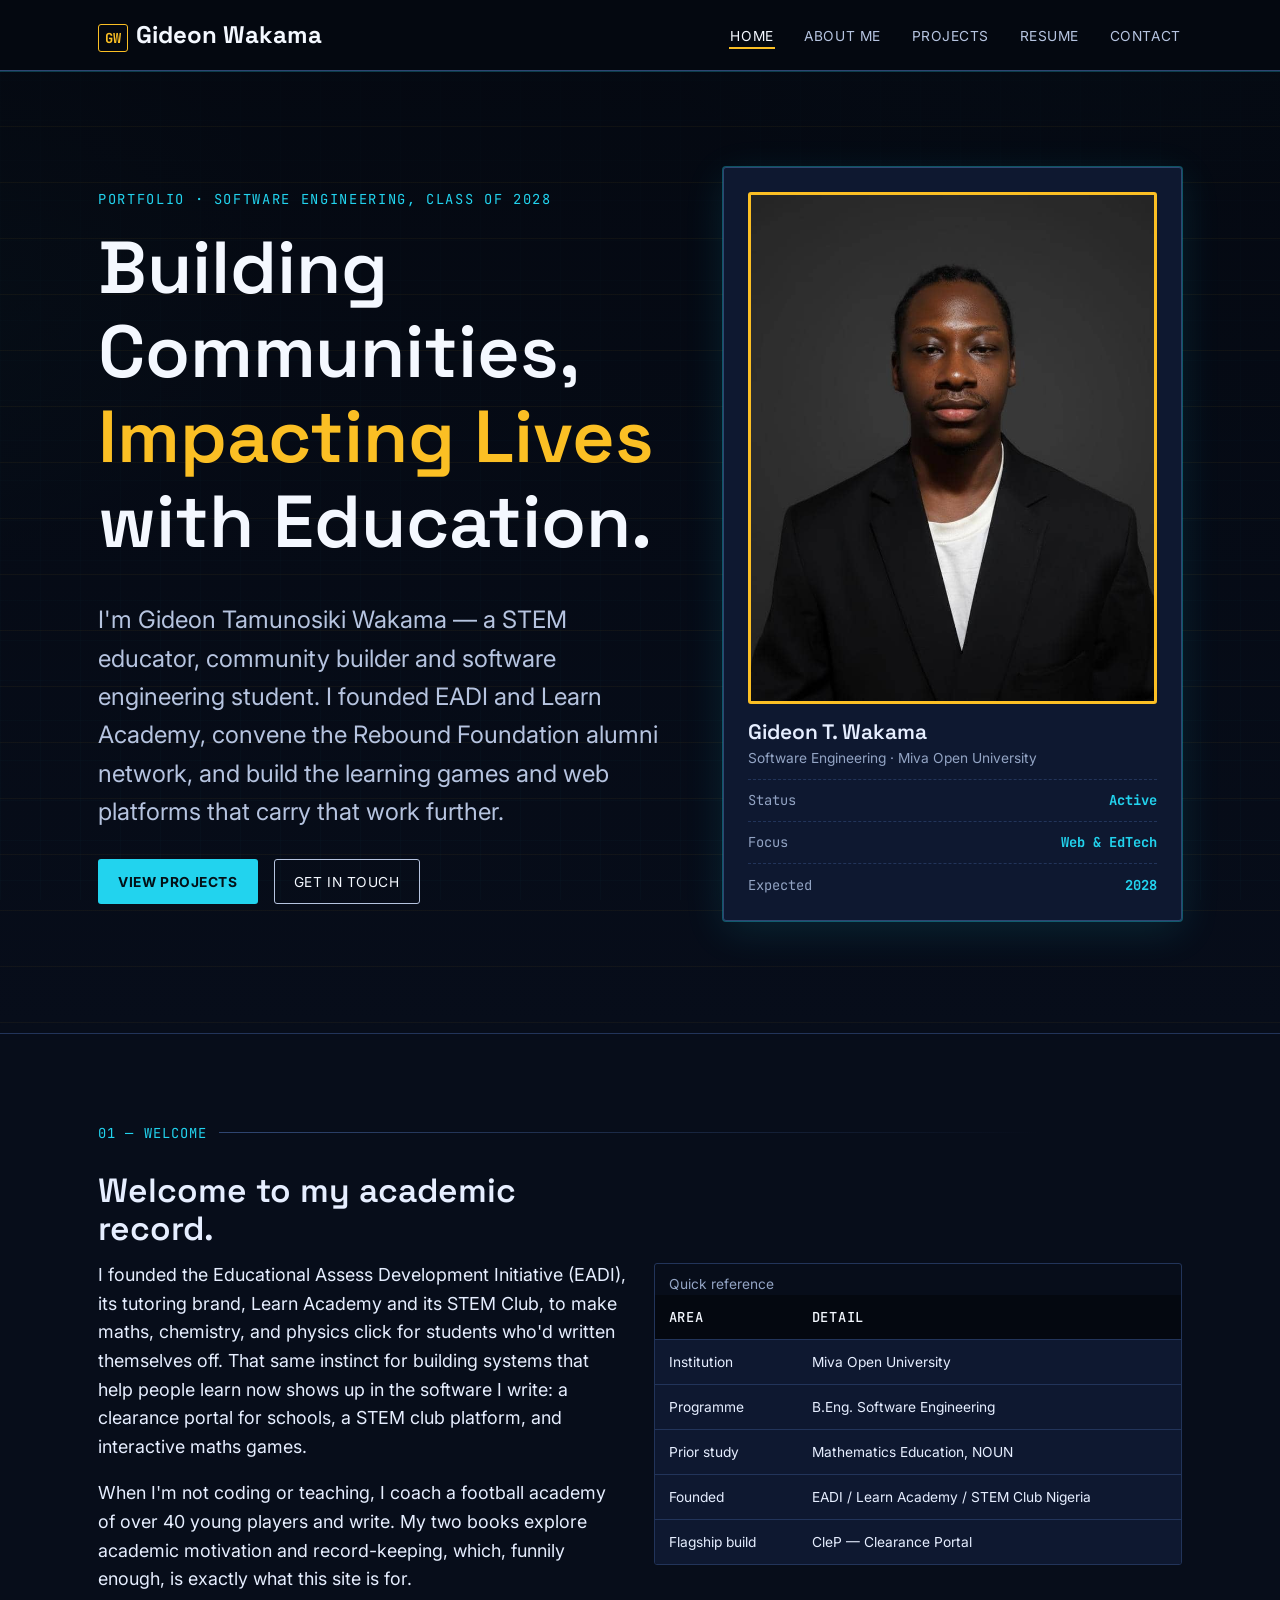
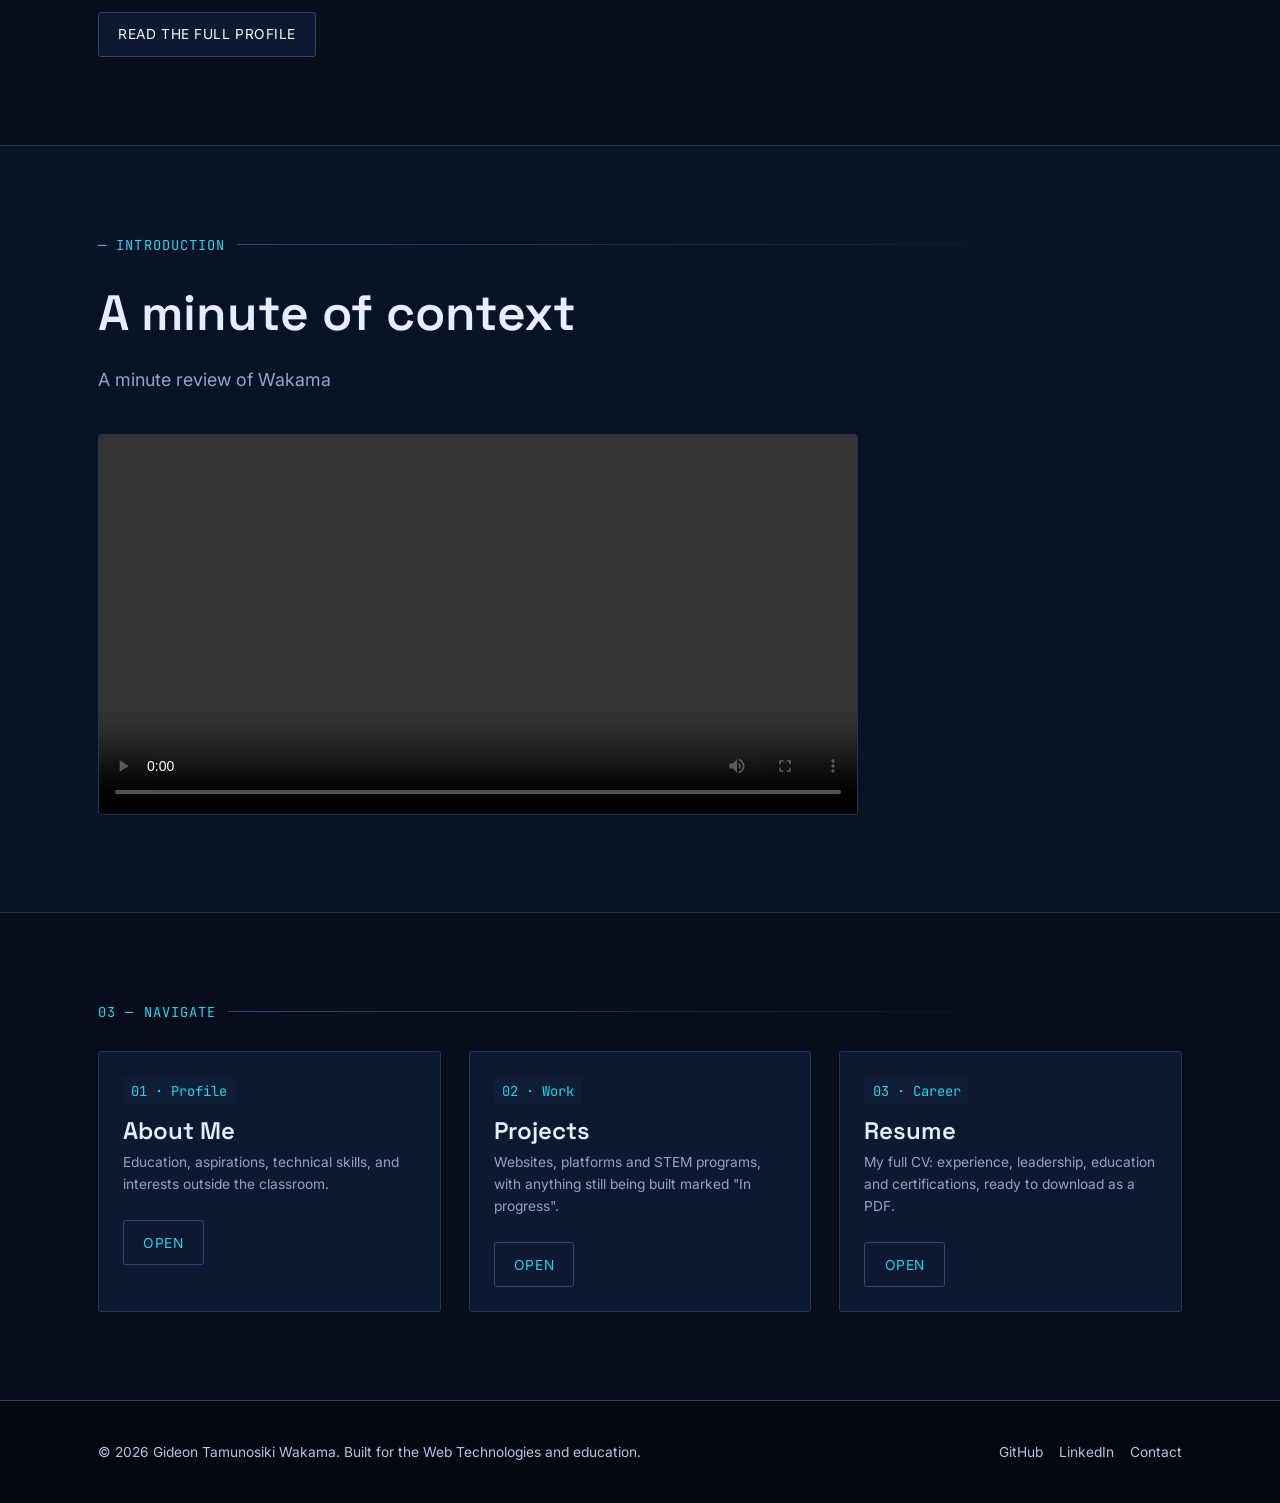
==== commit c35c8356: "Align degree to B.Eng. Software Engineering, expected 2028 Co-Authored-By: Claude Sonnet 5.5 <norepl" ====
--- a/index.html
+++ b/index.html
@@ -33,7 +33,7 @@
   <section class="hero">
     <div class="container hero-grid">
       <div>
-        <span class="eyebrow">Portfolio · Software Engineering, Class of 2029</span>
+        <span class="eyebrow">Portfolio · Software Engineering, Class of 2028</span>
         <h1>Building Communities, <em>Impacting Lives</em> with Education.</h1>
         <p class="lede">I'm Gideon Tamunosiki Wakama — a STEM educator, community builder and software
           engineering student. I founded EADI and Learn Academy, convene the Rebound Foundation alumni
@@ -53,7 +53,7 @@
         <p class="small" style="margin:0;">Software Engineering · Miva Open University</p>
         <div class="stat-row"><span>Status</span><span>Active</span></div>
         <div class="stat-row"><span>Focus</span><span>Web &amp; EdTech</span></div>
-        <div class="stat-row"><span>Cohort</span><span>January 2026</span></div>
+        <div class="stat-row"><span>Expected</span><span>2028</span></div>
       </div>
     </div>
   </section>
@@ -84,7 +84,7 @@
               </thead>
               <tbody>
                 <tr><td>Institution</td><td>Miva Open University</td></tr>
-                <tr><td>Programme</td><td>B.Sc. Software Engineering</td></tr>
+                <tr><td>Programme</td><td>B.Eng. Software Engineering</td></tr>
                 <tr><td>Prior study</td><td>Mathematics Education, NOUN</td></tr>
                 <tr><td>Founded</td><td>EADI / Learn Academy / STEM Club Nigeria</td></tr>
                 <tr><td>Flagship build</td><td>CleP — Clearance Portal</td></tr>
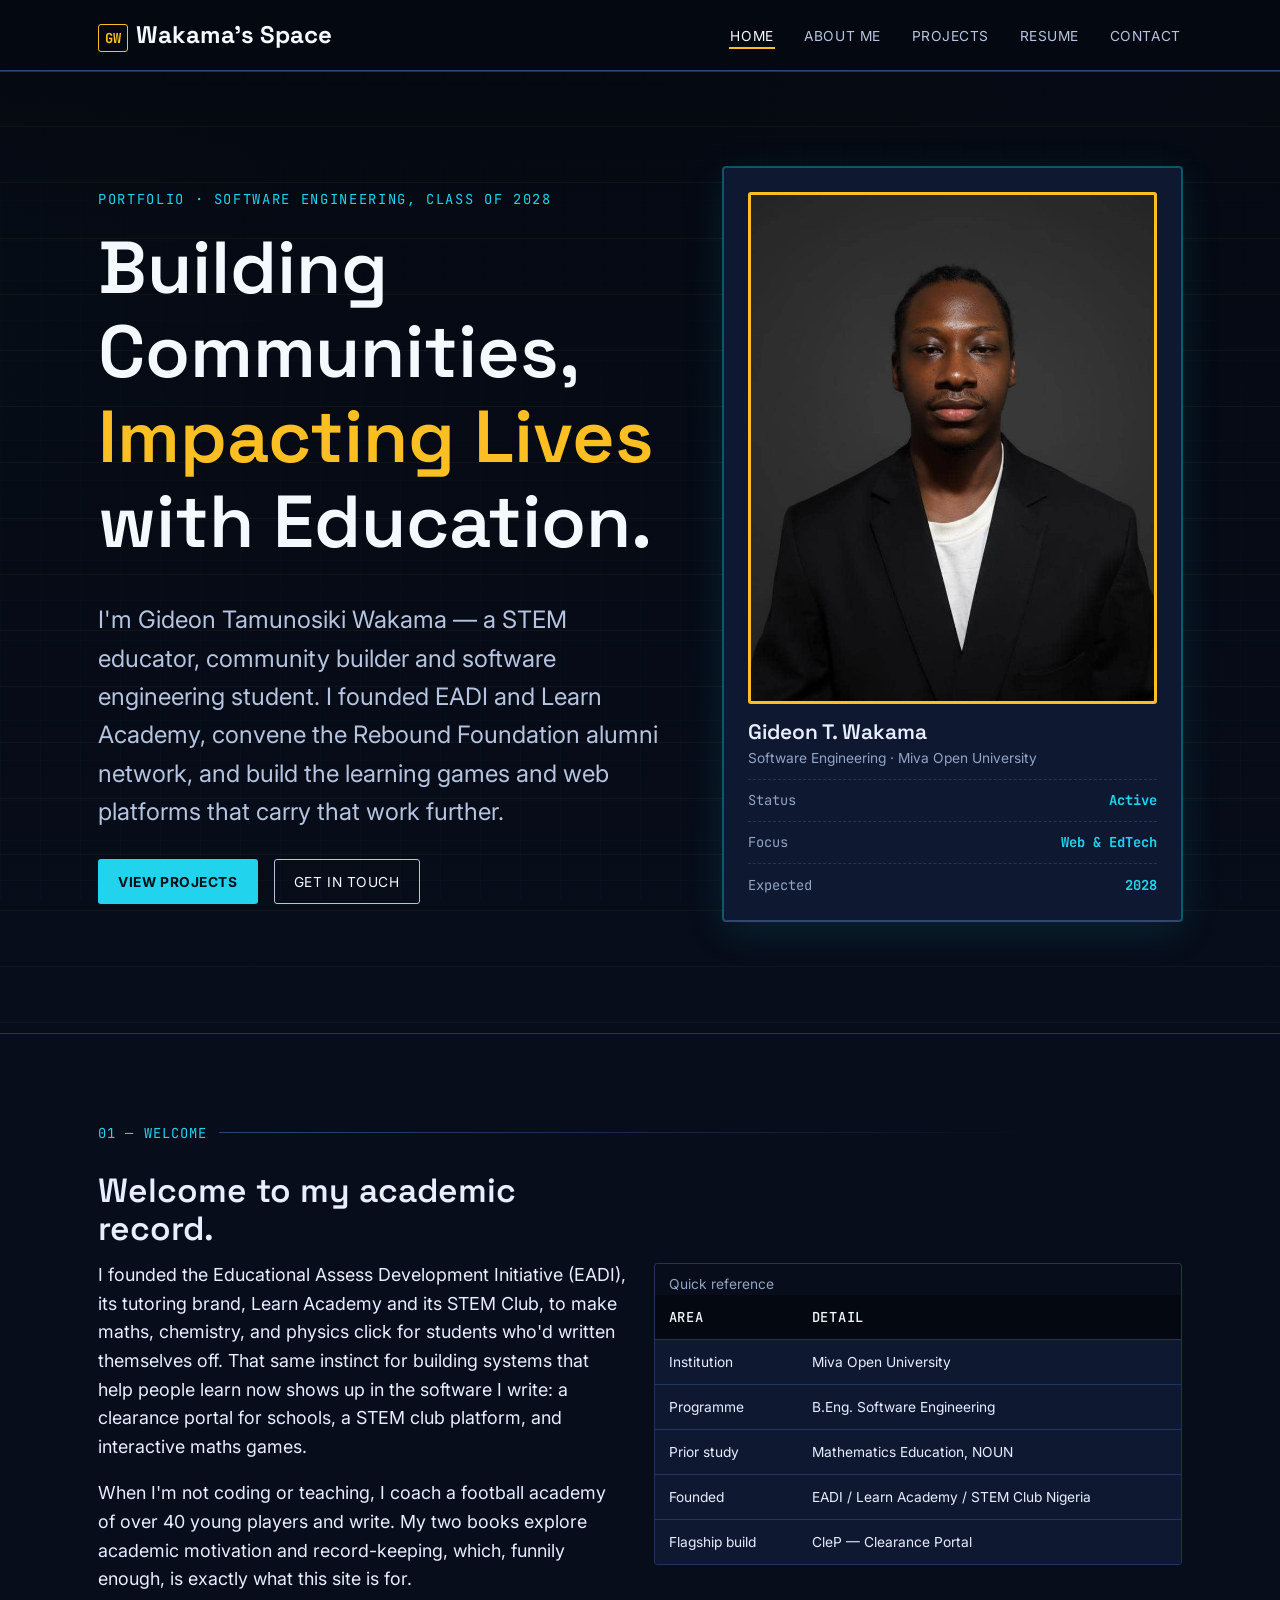
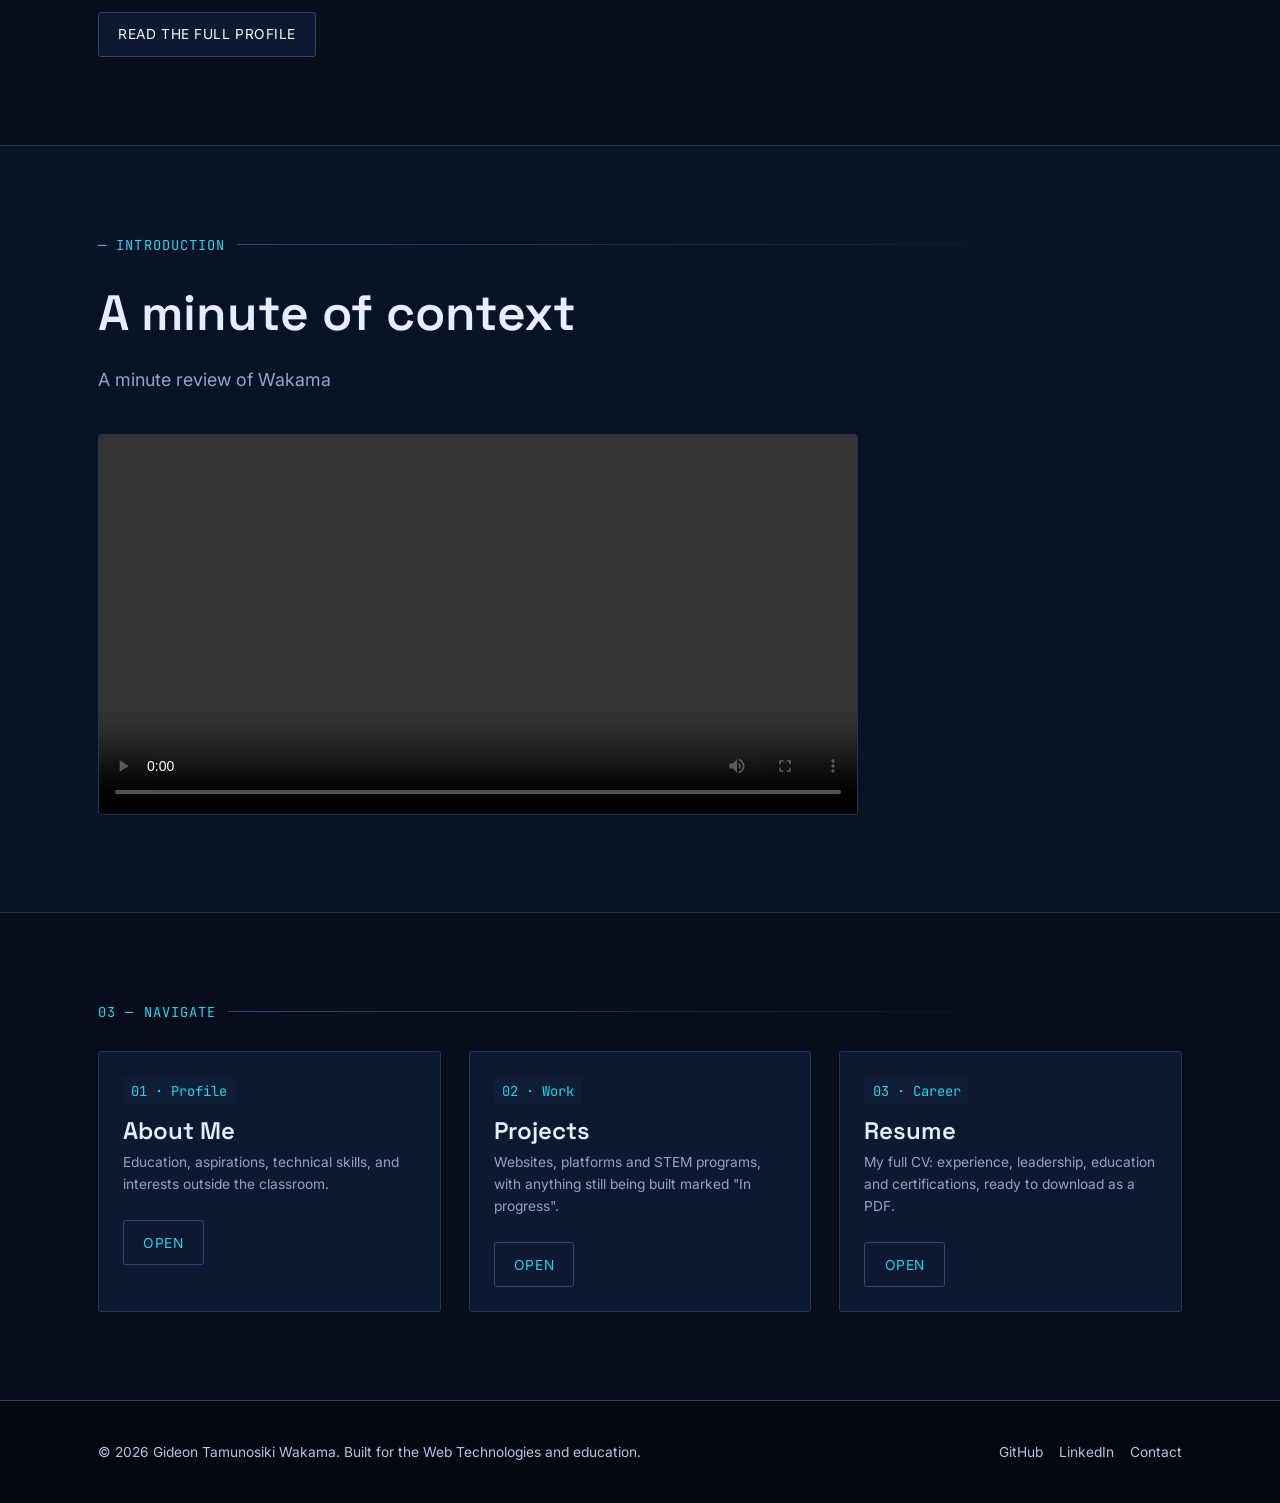
==== commit a2ae0474: "Rename site to Wakama's Space; add share metadata Co-Authored-By: Claude Sonnet 5.5 <noreply@anthrop" ====
--- a/index.html
+++ b/index.html
@@ -3,7 +3,18 @@
 <head>
 <meta charset="UTF-8">
 <meta name="viewport" content="width=device-width, initial-scale=1.0">
-<title>Gideon Wakama — Academic Portfolio</title>
+<title>Wakama's Space</title>
+<meta name="description" content="Building Communities, Impacting Lives with Education. STEM educator, community builder and software engineering student.">
+<meta property="og:site_name" content="Wakama's Space">
+<meta property="og:type" content="website">
+<meta property="og:title" content="Wakama's Space">
+<meta property="og:description" content="Building Communities, Impacting Lives with Education. STEM educator, community builder and software engineering student.">
+<meta property="og:url" content="https://gidi-stem.github.io/Gideonfolio/">
+<meta property="og:image" content="https://gidi-stem.github.io/Gideonfolio/3964.jpg">
+<meta name="twitter:card" content="summary_large_image">
+<meta name="twitter:title" content="Wakama's Space">
+<meta name="twitter:description" content="Building Communities, Impacting Lives with Education. STEM educator, community builder and software engineering student.">
+<meta name="twitter:image" content="https://gidi-stem.github.io/Gideonfolio/3964.jpg">
 <meta name="description" content="Personal academic portfolio and student management platform for Gideon Wakama, Software Engineering student.">
 <link rel="preconnect" href="https://fonts.googleapis.com">
 <link href="https://fonts.googleapis.com/css2?family=Space+Grotesk:wght@500;600;700&family=Inter:wght@400;500;600;700&family=JetBrains+Mono:wght@400;500&display=swap" rel="stylesheet">
@@ -13,7 +24,7 @@
 
 <header class="site-header">
   <nav class="nav container" aria-label="Primary">
-    <a href="index.html" class="brand"><span class="brand-mark">GW</span> Gideon Wakama</a>
+    <a href="index.html" class="brand"><span class="brand-mark">GW</span> Wakama's Space</a>
     <button class="nav-toggle" id="navToggle" aria-expanded="false" aria-controls="navMenu" aria-label="Toggle navigation menu">
       <span></span>
     </button>
